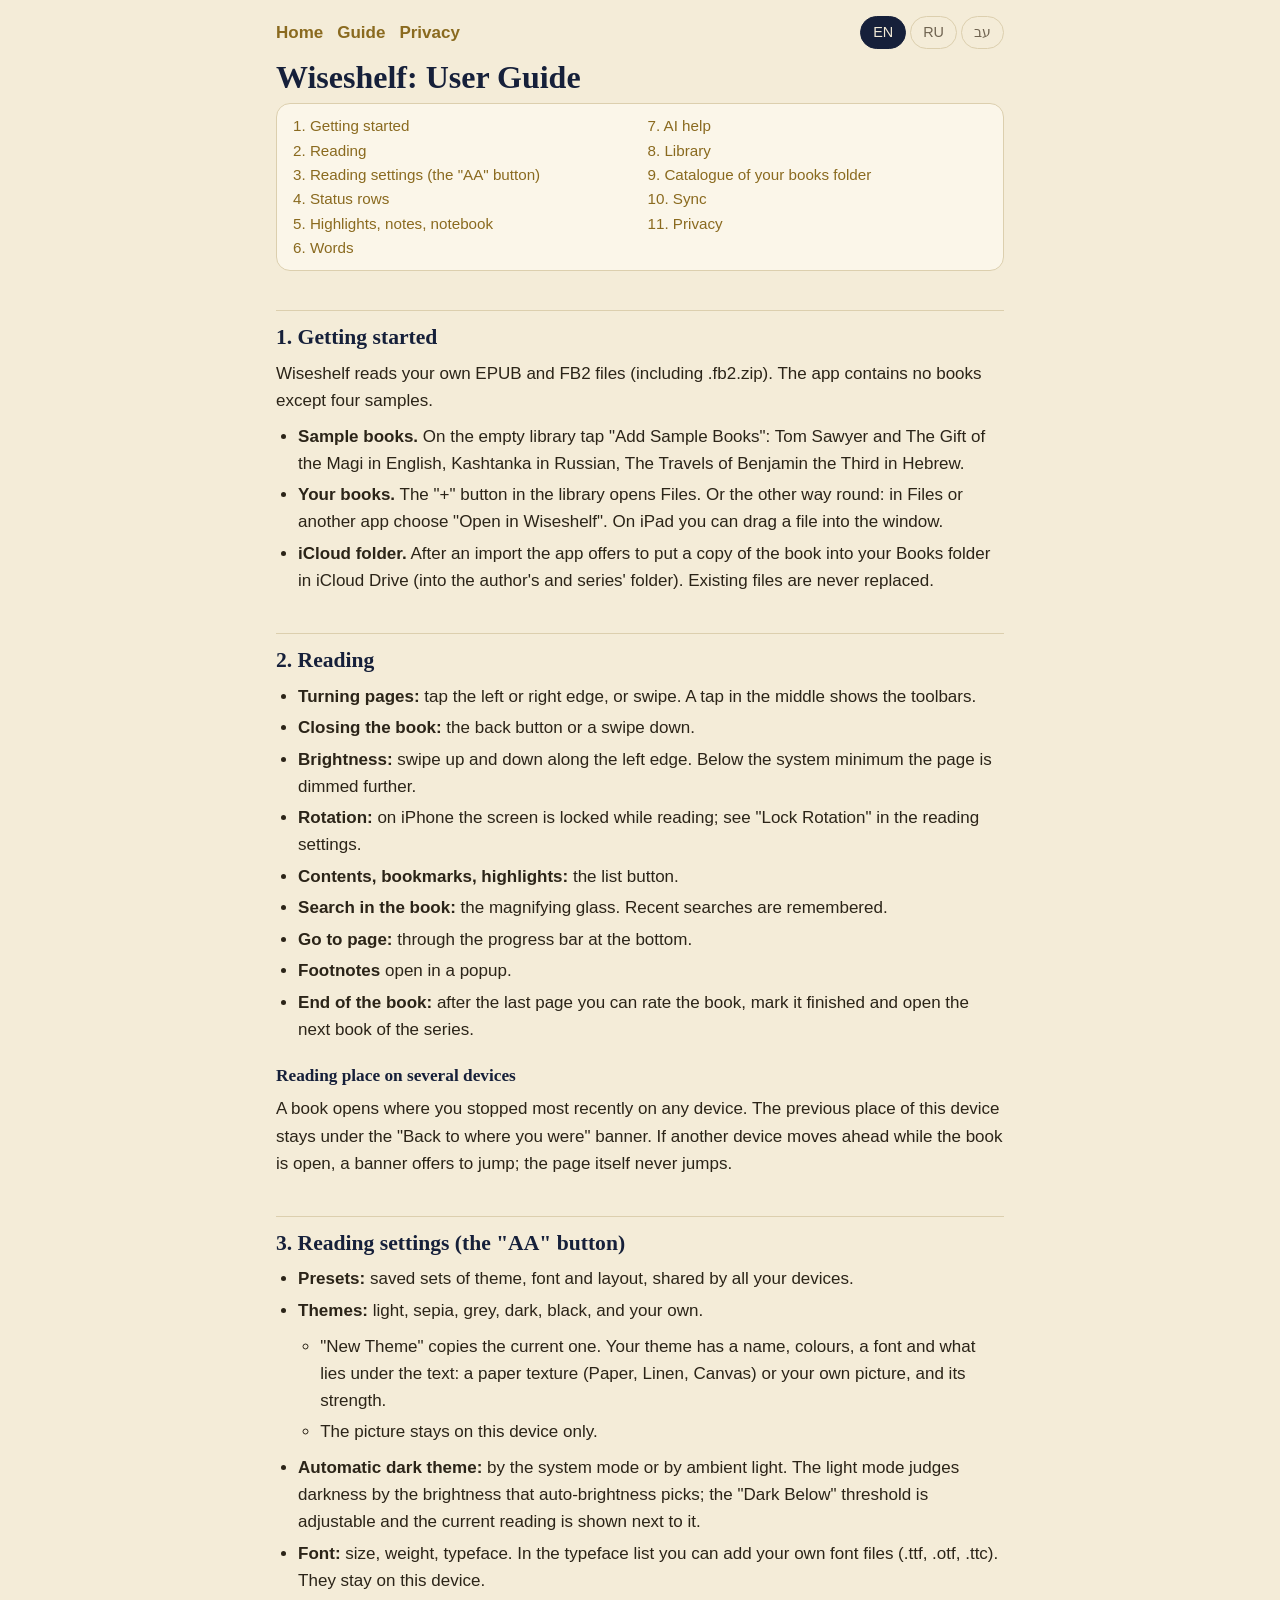
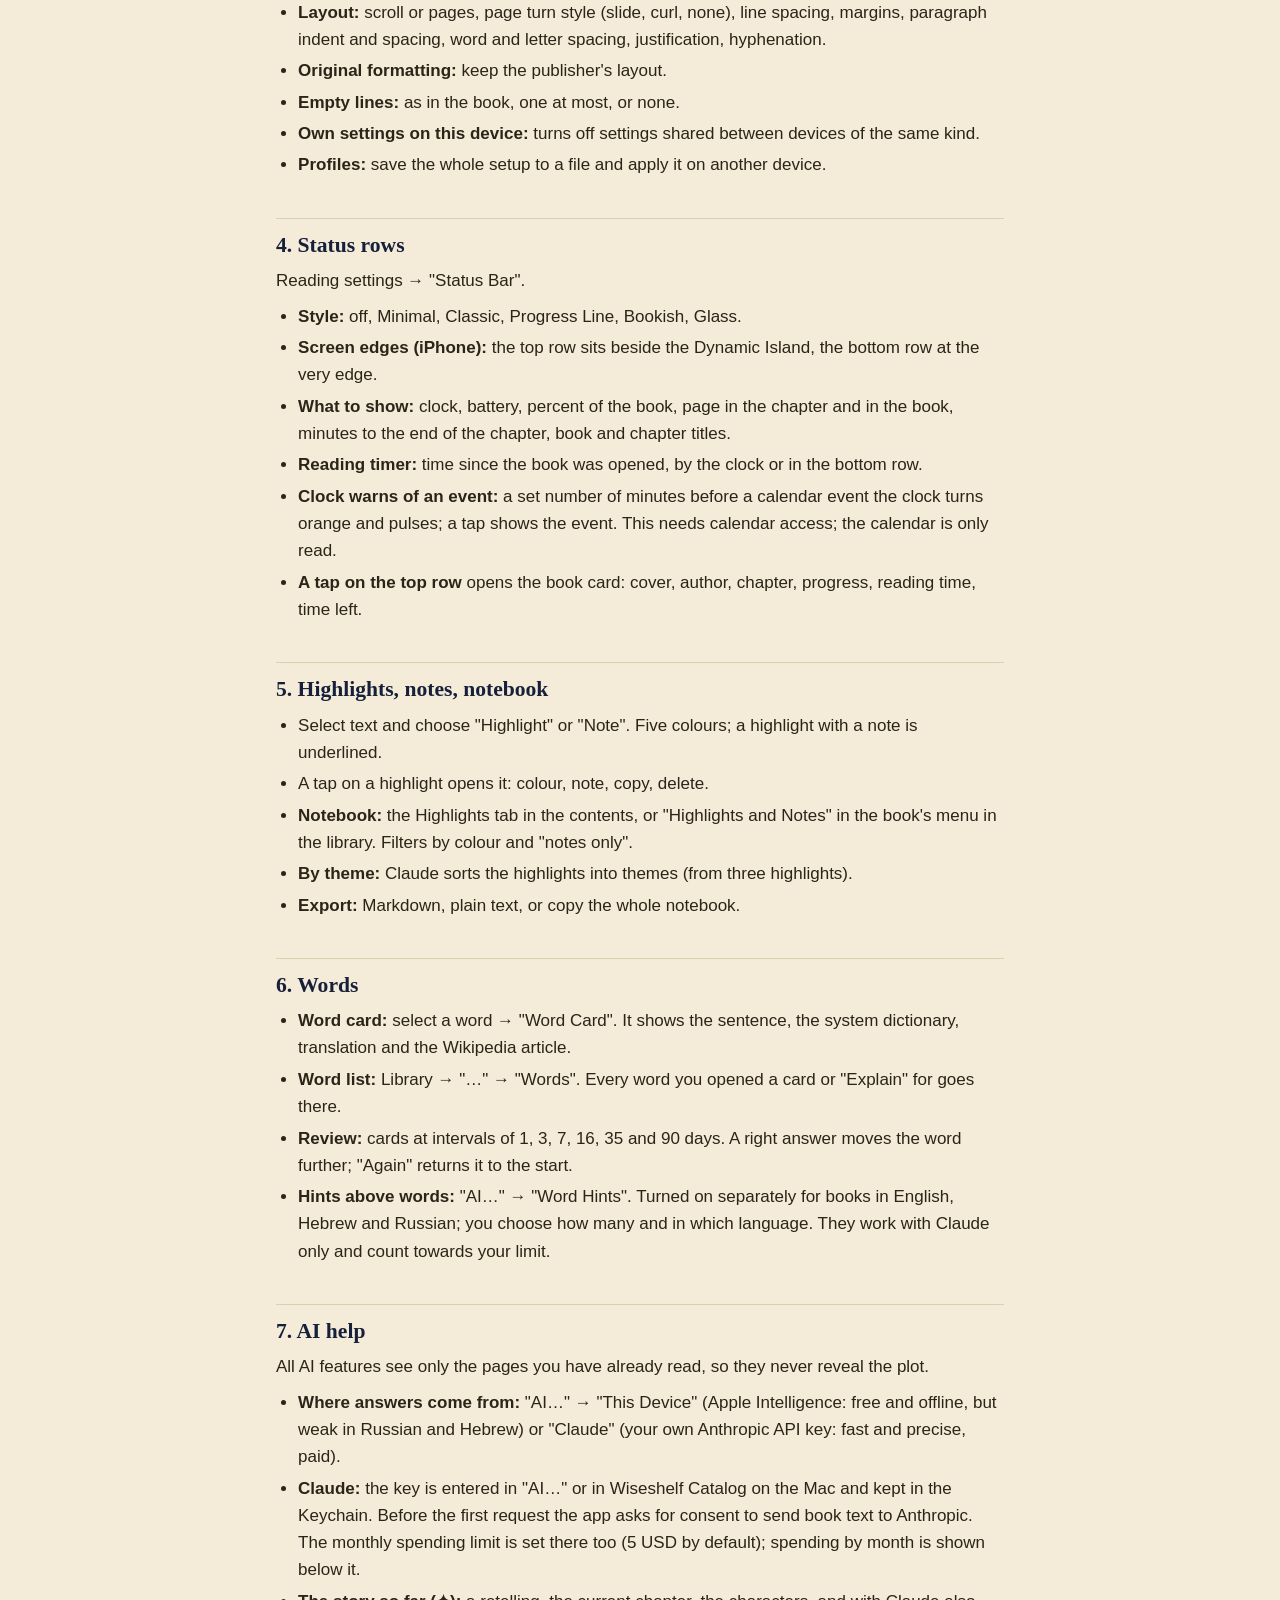
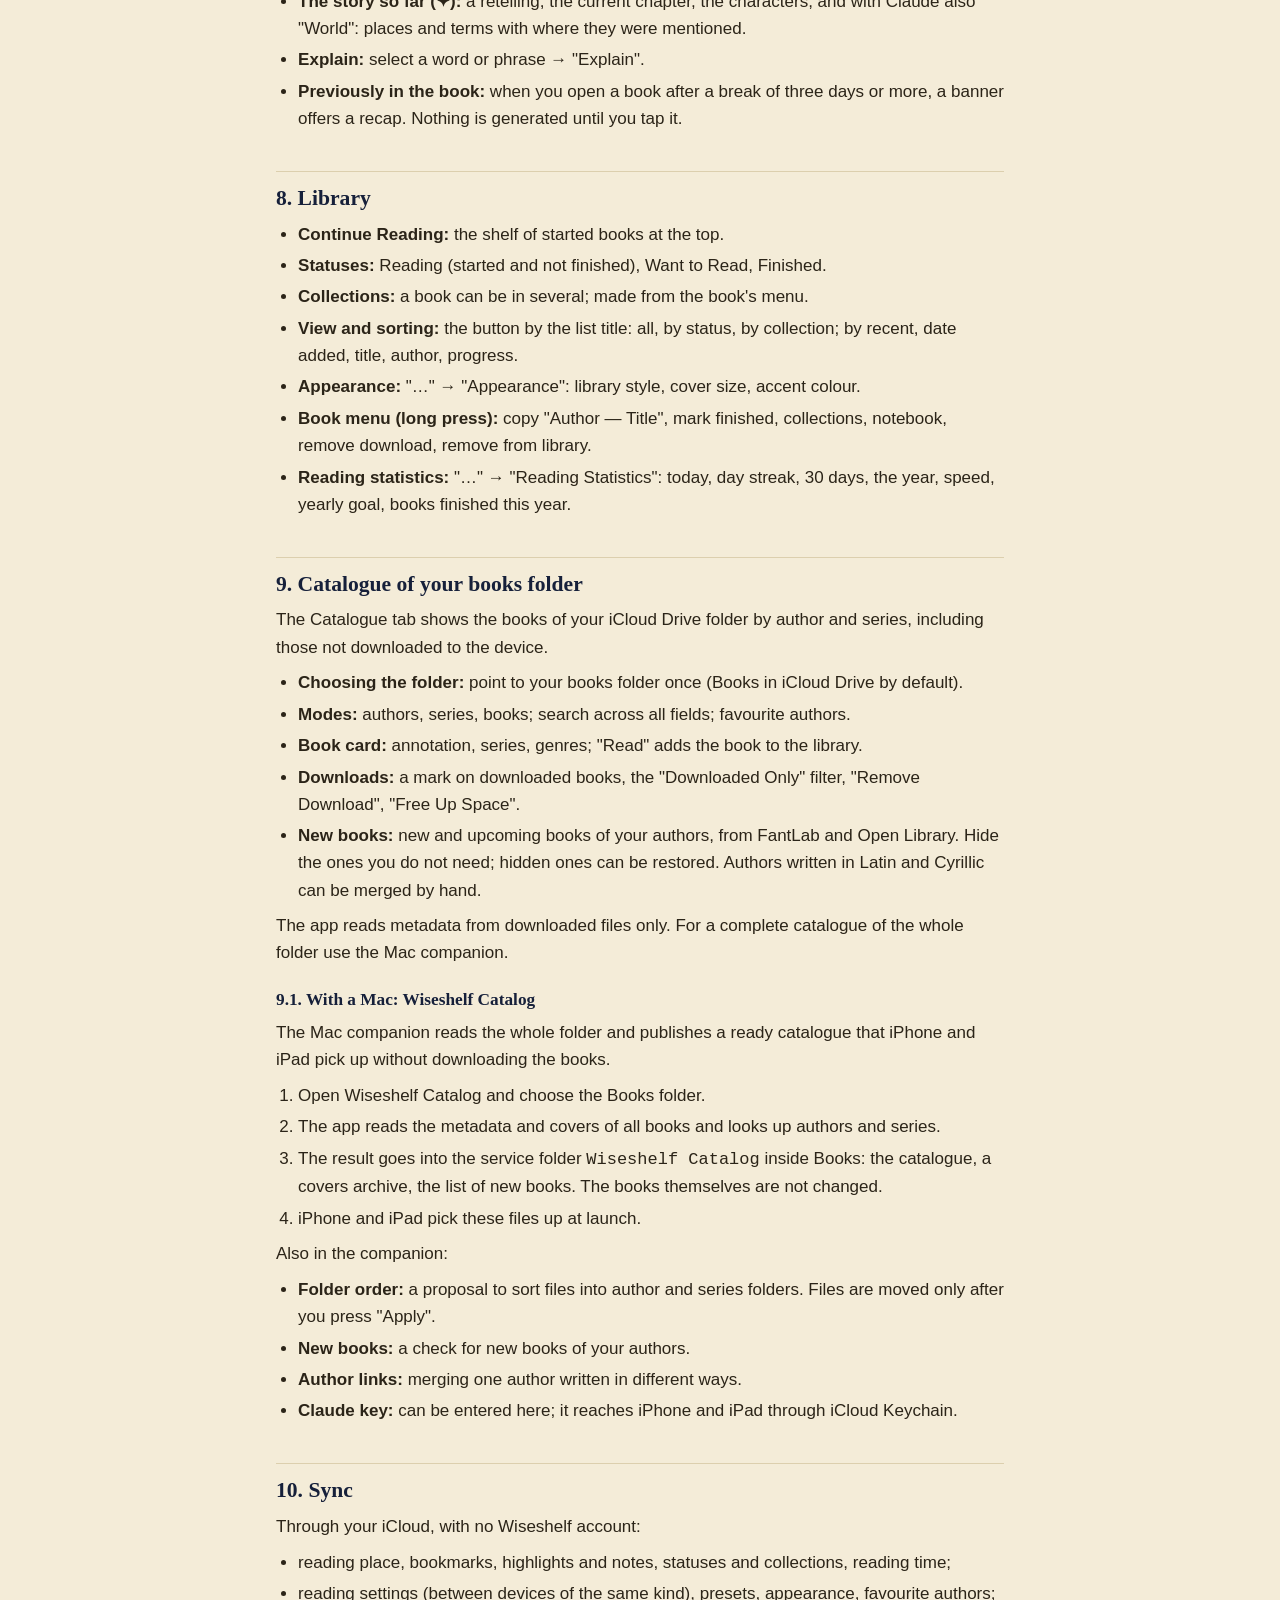
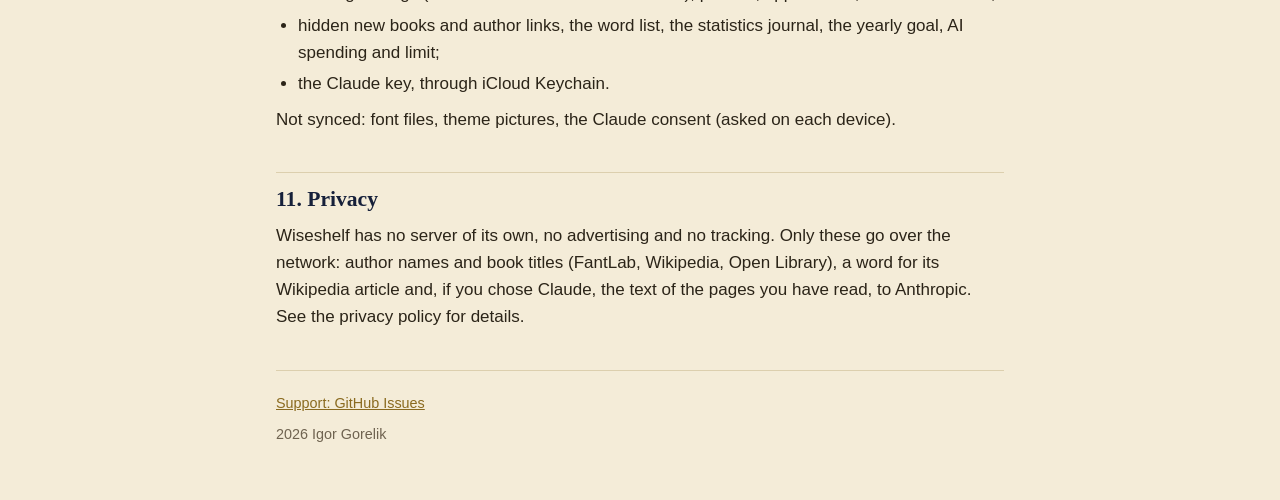
==== guide.html @ 78229d4f "Wiseshelf site: home, guide, privacy policy" ====
<!doctype html>
<html lang="en" dir="ltr">
<head>
<meta charset="utf-8">
<meta name="viewport" content="width=device-width, initial-scale=1">
<title>Wiseshelf: User Guide</title>
<link rel="icon" href="icon.png">
<link rel="stylesheet" href="site.css">
</head>
<body>
<main>
<div class="top">
<nav class="nav"><a href="./" data-en="Home" data-ru="Главная" data-he="ראשי">Home</a><a href="guide.html" data-en="Guide" data-ru="Руководство" data-he="מדריך">Guide</a><a href="privacy.html" data-en="Privacy" data-ru="Приватность" data-he="פרטיות">Privacy</a></nav>
<div class="langs" role="group" aria-label="Language">
<button type="button" data-lang="en">EN</button><button type="button" data-lang="ru" lang="ru">RU</button><button type="button" data-lang="he" lang="he">עב</button>
</div>
</div>
<section lang="en" dir="ltr" data-title="Wiseshelf: User Guide">
<h1>Wiseshelf: User Guide</h1>
<div class="toc"><div><a href="#en1">1. Getting started</a></div><div><a href="#en2">2. Reading</a></div><div><a href="#en3">3. Reading settings (the "AA" button)</a></div><div><a href="#en4">4. Status rows</a></div><div><a href="#en5">5. Highlights, notes, notebook</a></div><div><a href="#en6">6. Words</a></div><div><a href="#en7">7. AI help</a></div><div><a href="#en8">8. Library</a></div><div><a href="#en9">9. Catalogue of your books folder</a></div><div><a href="#en10">10. Sync</a></div><div><a href="#en11">11. Privacy</a></div></div>
<h2 id="en1">1. Getting started</h2>
<p>Wiseshelf reads your own EPUB and FB2 files (including .fb2.zip). The app contains no books except four samples.</p>
<ul>
<li><strong>Sample books.</strong> On the empty library tap "Add Sample Books": Tom Sawyer and The Gift of the Magi in English, Kashtanka in Russian, The Travels of Benjamin the Third in Hebrew.</li>
<li><strong>Your books.</strong> The "+" button in the library opens Files. Or the other way round: in Files or another app choose "Open in Wiseshelf". On iPad you can drag a file into the window.</li>
<li><strong>iCloud folder.</strong> After an import the app offers to put a copy of the book into your Books folder in iCloud Drive (into the author's and series' folder). Existing files are never replaced.</li>
</ul>
<h2 id="en2">2. Reading</h2>
<ul>
<li><strong>Turning pages:</strong> tap the left or right edge, or swipe. A tap in the middle shows the toolbars.</li>
<li><strong>Closing the book:</strong> the back button or a swipe down.</li>
<li><strong>Brightness:</strong> swipe up and down along the left edge. Below the system minimum the page is dimmed further.</li>
<li><strong>Rotation:</strong> on iPhone the screen is locked while reading; see "Lock Rotation" in the reading settings.</li>
<li><strong>Contents, bookmarks, highlights:</strong> the list button.</li>
<li><strong>Search in the book:</strong> the magnifying glass. Recent searches are remembered.</li>
<li><strong>Go to page:</strong> through the progress bar at the bottom.</li>
<li><strong>Footnotes</strong> open in a popup.</li>
<li><strong>End of the book:</strong> after the last page you can rate the book, mark it finished and open the next book of the series.</li>
</ul>
<h3>Reading place on several devices</h3>
<p>A book opens where you stopped most recently on any device. The previous place of this device stays under the "Back to where you were" banner. If another device moves ahead while the book is open, a banner offers to jump; the page itself never jumps.</p>
<h2 id="en3">3. Reading settings (the "AA" button)</h2>
<ul>
<li><strong>Presets:</strong> saved sets of theme, font and layout, shared by all your devices.</li>
<li><strong>Themes:</strong> light, sepia, grey, dark, black, and your own.</li>
<ul>
<li>"New Theme" copies the current one. Your theme has a name, colours, a font and what lies under the text: a paper texture (Paper, Linen, Canvas) or your own picture, and its strength.</li>
<li>The picture stays on this device only.</li>
</ul>
<li><strong>Automatic dark theme:</strong> by the system mode or by ambient light. The light mode judges darkness by the brightness that auto-brightness picks; the "Dark Below" threshold is adjustable and the current reading is shown next to it.</li>
<li><strong>Font:</strong> size, weight, typeface. In the typeface list you can add your own font files (.ttf, .otf, .ttc). They stay on this device.</li>
<li><strong>Layout:</strong> scroll or pages, page turn style (slide, curl, none), line spacing, margins, paragraph indent and spacing, word and letter spacing, justification, hyphenation.</li>
<li><strong>Original formatting:</strong> keep the publisher's layout.</li>
<li><strong>Empty lines:</strong> as in the book, one at most, or none.</li>
<li><strong>Own settings on this device:</strong> turns off settings shared between devices of the same kind.</li>
<li><strong>Profiles:</strong> save the whole setup to a file and apply it on another device.</li>
</ul>
<h2 id="en4">4. Status rows</h2>
<p>Reading settings → "Status Bar".</p>
<ul>
<li><strong>Style:</strong> off, Minimal, Classic, Progress Line, Bookish, Glass.</li>
<li><strong>Screen edges (iPhone):</strong> the top row sits beside the Dynamic Island, the bottom row at the very edge.</li>
<li><strong>What to show:</strong> clock, battery, percent of the book, page in the chapter and in the book, minutes to the end of the chapter, book and chapter titles.</li>
<li><strong>Reading timer:</strong> time since the book was opened, by the clock or in the bottom row.</li>
<li><strong>Clock warns of an event:</strong> a set number of minutes before a calendar event the clock turns orange and pulses; a tap shows the event. This needs calendar access; the calendar is only read.</li>
<li><strong>A tap on the top row</strong> opens the book card: cover, author, chapter, progress, reading time, time left.</li>
</ul>
<h2 id="en5">5. Highlights, notes, notebook</h2>
<ul>
<li>Select text and choose "Highlight" or "Note". Five colours; a highlight with a note is underlined.</li>
<li>A tap on a highlight opens it: colour, note, copy, delete.</li>
<li><strong>Notebook:</strong> the Highlights tab in the contents, or "Highlights and Notes" in the book's menu in the library. Filters by colour and "notes only".</li>
<li><strong>By theme:</strong> Claude sorts the highlights into themes (from three highlights).</li>
<li><strong>Export:</strong> Markdown, plain text, or copy the whole notebook.</li>
</ul>
<h2 id="en6">6. Words</h2>
<ul>
<li><strong>Word card:</strong> select a word → "Word Card". It shows the sentence, the system dictionary, translation and the Wikipedia article.</li>
<li><strong>Word list:</strong> Library → "…" → "Words". Every word you opened a card or "Explain" for goes there.</li>
<li><strong>Review:</strong> cards at intervals of 1, 3, 7, 16, 35 and 90 days. A right answer moves the word further; "Again" returns it to the start.</li>
<li><strong>Hints above words:</strong> "AI…" → "Word Hints". Turned on separately for books in English, Hebrew and Russian; you choose how many and in which language. They work with Claude only and count towards your limit.</li>
</ul>
<h2 id="en7">7. AI help</h2>
<p>All AI features see only the pages you have already read, so they never reveal the plot.</p>
<ul>
<li><strong>Where answers come from:</strong> "AI…" → "This Device" (Apple Intelligence: free and offline, but weak in Russian and Hebrew) or "Claude" (your own Anthropic API key: fast and precise, paid).</li>
<li><strong>Claude:</strong> the key is entered in "AI…" or in Wiseshelf Catalog on the Mac and kept in the Keychain. Before the first request the app asks for consent to send book text to Anthropic. The monthly spending limit is set there too (5 USD by default); spending by month is shown below it.</li>
<li><strong>The story so far (✦):</strong> a retelling, the current chapter, the characters, and with Claude also "World": places and terms with where they were mentioned.</li>
<li><strong>Explain:</strong> select a word or phrase → "Explain".</li>
<li><strong>Previously in the book:</strong> when you open a book after a break of three days or more, a banner offers a recap. Nothing is generated until you tap it.</li>
</ul>
<h2 id="en8">8. Library</h2>
<ul>
<li><strong>Continue Reading:</strong> the shelf of started books at the top.</li>
<li><strong>Statuses:</strong> Reading (started and not finished), Want to Read, Finished.</li>
<li><strong>Collections:</strong> a book can be in several; made from the book's menu.</li>
<li><strong>View and sorting:</strong> the button by the list title: all, by status, by collection; by recent, date added, title, author, progress.</li>
<li><strong>Appearance:</strong> "…" → "Appearance": library style, cover size, accent colour.</li>
<li><strong>Book menu (long press):</strong> copy "Author — Title", mark finished, collections, notebook, remove download, remove from library.</li>
<li><strong>Reading statistics:</strong> "…" → "Reading Statistics": today, day streak, 30 days, the year, speed, yearly goal, books finished this year.</li>
</ul>
<h2 id="en9">9. Catalogue of your books folder</h2>
<p>The Catalogue tab shows the books of your iCloud Drive folder by author and series, including those not downloaded to the device.</p>
<ul>
<li><strong>Choosing the folder:</strong> point to your books folder once (Books in iCloud Drive by default).</li>
<li><strong>Modes:</strong> authors, series, books; search across all fields; favourite authors.</li>
<li><strong>Book card:</strong> annotation, series, genres; "Read" adds the book to the library.</li>
<li><strong>Downloads:</strong> a mark on downloaded books, the "Downloaded Only" filter, "Remove Download", "Free Up Space".</li>
<li><strong>New books:</strong> new and upcoming books of your authors, from FantLab and Open Library. Hide the ones you do not need; hidden ones can be restored. Authors written in Latin and Cyrillic can be merged by hand.</li>
</ul>
<p>The app reads metadata from downloaded files only. For a complete catalogue of the whole folder use the Mac companion.</p>
<h3>9.1. With a Mac: Wiseshelf Catalog</h3>
<p>The Mac companion reads the whole folder and publishes a ready catalogue that iPhone and iPad pick up without downloading the books.</p>
<ol>
<li>Open Wiseshelf Catalog and choose the Books folder.</li>
<li>The app reads the metadata and covers of all books and looks up authors and series.</li>
<li>The result goes into the service folder <code>Wiseshelf Catalog</code> inside Books: the catalogue, a covers archive, the list of new books. The books themselves are not changed.</li>
<li>iPhone and iPad pick these files up at launch.</li>
</ol>
<p>Also in the companion:</p>
<ul>
<li><strong>Folder order:</strong> a proposal to sort files into author and series folders. Files are moved only after you press "Apply".</li>
<li><strong>New books:</strong> a check for new books of your authors.</li>
<li><strong>Author links:</strong> merging one author written in different ways.</li>
<li><strong>Claude key:</strong> can be entered here; it reaches iPhone and iPad through iCloud Keychain.</li>
</ul>
<h2 id="en10">10. Sync</h2>
<p>Through your iCloud, with no Wiseshelf account:</p>
<ul>
<li>reading place, bookmarks, highlights and notes, statuses and collections, reading time;</li>
<li>reading settings (between devices of the same kind), presets, appearance, favourite authors;</li>
<li>hidden new books and author links, the word list, the statistics journal, the yearly goal, AI spending and limit;</li>
<li>the Claude key, through iCloud Keychain.</li>
</ul>
<p>Not synced: font files, theme pictures, the Claude consent (asked on each device).</p>
<h2 id="en11">11. Privacy</h2>
<p>Wiseshelf has no server of its own, no advertising and no tracking. Only these go over the network: author names and book titles (FantLab, Wikipedia, Open Library), a word for its Wikipedia article and, if you chose Claude, the text of the pages you have read, to Anthropic. See the privacy policy for details.</p>
</section>
<section lang="ru" dir="ltr" data-title="Wiseshelf: руководство">
<h1>Wiseshelf: руководство</h1>
<div class="toc"><div><a href="#ru1">1. С чего начать</a></div><div><a href="#ru2">2. Чтение</a></div><div><a href="#ru3">3. Настройки чтения (кнопка «AA»)</a></div><div><a href="#ru4">4. Строка состояния</a></div><div><a href="#ru5">5. Выделения, заметки, блокнот</a></div><div><a href="#ru6">6. Слова</a></div><div><a href="#ru7">7. Помощь AI</a></div><div><a href="#ru8">8. Библиотека</a></div><div><a href="#ru9">9. Каталог папки с книгами</a></div><div><a href="#ru10">10. Синхронизация</a></div><div><a href="#ru11">11. Приватность</a></div></div>
<h2 id="ru1">1. С чего начать</h2>
<p>Wiseshelf читает ваши собственные файлы EPUB и FB2 (в том числе .fb2.zip). Книг в приложении нет, кроме четырёх пробных.</p>
<ul>
<li><strong>Пробные книги.</strong> На пустой библиотеке нажмите «Добавить пробные книги»: «Том Сойер» и «Дары волхвов» на английском, «Каштанка» на русском, «Путешествия Вениамина Третьего» на иврите.</li>
<li><strong>Свои книги.</strong> Кнопка «+» в библиотеке открывает «Файлы». Можно и наоборот: в «Файлах» или в другом приложении выбрать «Открыть в Wiseshelf». На iPad файл можно перетащить в окно.</li>
<li><strong>Папка в iCloud.</strong> После импорта приложение предлагает положить копию книги в вашу папку Books в iCloud Drive (в папку автора и серии). Существующие файлы не заменяются.</li>
</ul>
<h2 id="ru2">2. Чтение</h2>
<ul>
<li><strong>Листание:</strong> касание левого или правого края либо свайп. Касание середины показывает панели.</li>
<li><strong>Закрыть книгу:</strong> кнопка «назад» или свайп вниз.</li>
<li><strong>Яркость:</strong> свайп вверх и вниз вдоль левого края. Ниже системного минимума страница затемняется дополнительно.</li>
<li><strong>Поворот:</strong> на iPhone экран в книге закреплён; переключатель «Закрепить поворот» в настройках чтения.</li>
<li><strong>Оглавление, закладки, выделения:</strong> кнопка со списком.</li>
<li><strong>Поиск по книге:</strong> лупа. Последние запросы запоминаются.</li>
<li><strong>Перейти на страницу:</strong> через полосу прогресса внизу.</li>
<li><strong>Сноски</strong> открываются во всплывающем окне.</li>
<li><strong>Конец книги:</strong> после последней страницы — оценка, отметка «Прочитано» и следующая книга серии.</li>
</ul>
<h3>Место чтения на нескольких устройствах</h3>
<p>Книга открывается там, где вы остановились позже всего на любом устройстве. Прежнее место этого устройства остаётся под плашкой «Вернуться туда, где были». Если другое устройство ушло дальше, пока книга открыта, появится плашка с предложением перейти; сама страница не прыгает.</p>
<h2 id="ru3">3. Настройки чтения (кнопка «AA»)</h2>
<ul>
<li><strong>Пресеты:</strong> сохранённые наборы «тема + шрифт + вёрстка». Общие для всех ваших устройств.</li>
<li><strong>Темы:</strong> светлая, сепия, серая, тёмная, чёрная и ваши собственные.</li>
<ul>
<li>«Новая тема» копирует текущую. В своей теме задаются название, цвета, шрифт и то, что под текстом: бумажная текстура («Бумага», «Лён», «Холст») или ваша картинка, плюс её сила.</li>
<li>Картинка хранится только на этом устройстве.</li>
</ul>
<li><strong>Автоматическая тёмная тема:</strong> по системному режиму или по освещению. Режим «по освещению» судит о темноте по яркости, которую выбирает автояркость; порог «Темно ниже» настраивается, рядом показано текущее значение.</li>
<li><strong>Шрифт:</strong> размер, насыщенность, гарнитура. В списке гарнитур можно добавить свои файлы шрифтов (.ttf, .otf, .ttc). Они остаются на этом устройстве.</li>
<li><strong>Вёрстка:</strong> прокрутка или страницы, вид перелистывания (сдвиг, загиб, без анимации), межстрочный интервал, поля, абзацный отступ и интервал, расстояние между словами и буквами, выключка, переносы.</li>
<li><strong>Оригинальное форматирование:</strong> оставить вёрстку издателя.</li>
<li><strong>Пустые строки:</strong> как в книге, не больше одной подряд, убирать.</li>
<li><strong>Свои настройки на этом устройстве:</strong> отключает общие настройки для устройств одного вида.</li>
<li><strong>Профили:</strong> сохранить всё оформление в файл и применить на другом устройстве.</li>
</ul>
<h2 id="ru4">4. Строка состояния</h2>
<p>Настройки чтения → «Строка состояния».</p>
<ul>
<li><strong>Стиль:</strong> выключена, Minimal, Classic, Progress Line, Bookish, Glass.</li>
<li><strong>Края экрана (iPhone):</strong> верхняя строка встаёт по бокам от Dynamic Island, нижняя у самого края.</li>
<li><strong>Что показывать:</strong> часы, батарея, процент книги, страница в главе и в книге, минуты до конца главы, название книги и главы.</li>
<li><strong>Таймер чтения:</strong> время с момента открытия книги, у часов или в нижней строке.</li>
<li><strong>Часы предупреждают о событии:</strong> за заданное число минут до события календаря часы становятся оранжевыми и пульсируют; касание показывает событие. Нужен доступ к календарю, он только читается.</li>
<li><strong>Касание верхней строки</strong> открывает карточку книги: обложка, автор, глава, прогресс, время чтения, сколько осталось.</li>
</ul>
<h2 id="ru5">5. Выделения, заметки, блокнот</h2>
<ul>
<li>Выделите текст и выберите «Выделить» или «Заметка». Пять цветов; выделение с заметкой подчёркнуто.</li>
<li>Касание выделения открывает его: цвет, заметка, копирование, удаление.</li>
<li><strong>Блокнот книги:</strong> вкладка «Выделения» в оглавлении или «Выделения и заметки» в меню книги в библиотеке. Фильтры по цвету и «только с заметками».</li>
<li><strong>По темам:</strong> Claude раскладывает выделения по темам (от трёх выделений).</li>
<li><strong>Экспорт:</strong> Markdown, текст или копирование всего блокнота.</li>
</ul>
<h2 id="ru6">6. Слова</h2>
<ul>
<li><strong>Карточка слова:</strong> выделите слово → «Карточка слова». В ней предложение, системный словарь, перевод и статья Википедии.</li>
<li><strong>Список слов:</strong> библиотека → «…» → «Слова». Туда попадает каждое слово, для которого открывали карточку или «Объяснить».</li>
<li><strong>Повторение:</strong> карточки с интервалами 1, 3, 7, 16, 35 и 90 дней. Верный ответ отодвигает слово дальше, «Ещё раз» возвращает в начало.</li>
<li><strong>Подсказки над словами:</strong> «AI…» → «Подсказки над словами». Включаются отдельно для книг на английском, иврите и русском; задаётся количество и язык подсказок. Работают только с Claude и расходуют ваш лимит.</li>
</ul>
<h2 id="ru7">7. Помощь AI</h2>
<p>Все функции AI видят только уже прочитанные страницы, поэтому не раскрывают сюжет.</p>
<ul>
<li><strong>Откуда ответы:</strong> «AI…» → «Это устройство» (Apple Intelligence: бесплатно и без сети, но слабо по-русски и на иврите) или «Claude» (ваш ключ API Anthropic: быстро и точно, платно).</li>
<li><strong>Claude:</strong> ключ вводится в «AI…» или в Wiseshelf Catalog на Mac и хранится в Связке ключей. Перед первым запросом приложение спрашивает согласие на отправку текста книги в Anthropic. Месячный лимит расходов задаётся там же (по умолчанию 5 $), ниже показаны расходы по месяцам.</li>
<li><strong>Сюжет до этого места (✦):</strong> пересказ, текущая глава, персонажи, а с Claude ещё и «Мир»: места и термины с тем, где они упоминались.</li>
<li><strong>Объяснить:</strong> выделите слово или фразу → «Объяснить».</li>
<li><strong>Ранее в книге:</strong> при открытии книги после трёх и более дней перерыва появляется плашка с предложением пересказа. Ничего не создаётся, пока вы её не нажмёте.</li>
</ul>
<h2 id="ru8">8. Библиотека</h2>
<ul>
<li><strong>Продолжить чтение:</strong> полка начатых книг сверху.</li>
<li><strong>Статусы:</strong> «Читаю» (начата и не закончена), «Хочу прочитать», «Прочитано».</li>
<li><strong>Коллекции:</strong> книга может быть в нескольких; создаются из меню книги.</li>
<li><strong>Показ и сортировка:</strong> кнопка у заголовка списка: все, по статусу, по коллекции; по недавним, дате добавления, названию, автору, прогрессу.</li>
<li><strong>Оформление:</strong> «…» → «Оформление»: стиль библиотеки, размер обложек, цвет акцента.</li>
<li><strong>Меню книги (долгое нажатие):</strong> копировать «Автор — Название», отметить прочитанной, коллекции, блокнот, удалить загрузку, удалить из библиотеки.</li>
<li><strong>Статистика чтения:</strong> «…» → «Статистика чтения»: сегодня, дни подряд, 30 дней, год, скорость, цель на год, прочитанное за год.</li>
</ul>
<h2 id="ru9">9. Каталог папки с книгами</h2>
<p>Вкладка «Каталог» показывает книги вашей папки в iCloud Drive по авторам и сериям, даже те, что не скачаны на устройство.</p>
<ul>
<li><strong>Выбор папки:</strong> один раз укажите папку с книгами (по умолчанию Books в iCloud Drive).</li>
<li><strong>Режимы:</strong> авторы, серии, книги; поиск по всем полям; избранные авторы.</li>
<li><strong>Карточка книги:</strong> аннотация, серия, жанры; «Читать» добавляет книгу в библиотеку.</li>
<li><strong>Загрузки:</strong> значок у скачанных книг, фильтр «Только скачанные», «Удалить загрузку», «Освободить место».</li>
<li><strong>Новинки:</strong> новые и ожидаемые книги ваших авторов по данным FantLab и Open Library. Ненужные можно скрыть, скрытые восстановить. Авторов, записанных латиницей и кириллицей, можно объединить вручную.</li>
</ul>
<p>Приложение читает метаданные только у скачанных файлов. Чтобы каталог был полным для всей папки, нужен компаньон для Mac.</p>
<h3>9.1. С Mac: Wiseshelf Catalog</h3>
<p>Компаньон для Mac читает всю папку и публикует готовый каталог, который iPhone и iPad забирают без скачивания книг.</p>
<ol>
<li>Откройте Wiseshelf Catalog и выберите папку Books.</li>
<li>Приложение читает метаданные и обложки всех книг и ищет сведения об авторах и сериях.</li>
<li>Результат кладётся в служебную папку <code>Wiseshelf Catalog</code> внутри Books: каталог, архив обложек, список новинок. Сами книги не изменяются.</li>
<li>iPhone и iPad при запуске забирают эти файлы.</li>
</ol>
<p>Ещё в компаньоне:</p>
<ul>
<li><strong>Порядок в папке:</strong> предложение разложить файлы по папкам авторов и серий. Перемещения выполняются только после кнопки «Применить».</li>
<li><strong>Новинки:</strong> проверка новых книг авторов.</li>
<li><strong>Связи авторов:</strong> объединение одного автора в разных написаниях.</li>
<li><strong>Ключ Claude:</strong> можно ввести здесь, он попадёт на iPhone и iPad через Связку ключей iCloud.</li>
</ul>
<h2 id="ru10">10. Синхронизация</h2>
<p>Через ваш iCloud, без учётной записи Wiseshelf:</p>
<ul>
<li>место чтения, закладки, выделения и заметки, статусы и коллекции, время чтения;</li>
<li>настройки чтения (для устройств одного вида), пресеты, оформление, избранные авторы;</li>
<li>скрытые новинки и связи авторов, список слов, журнал статистики, цель на год, расходы и лимит AI;</li>
<li>ключ Claude — через Связку ключей iCloud.</li>
</ul>
<p>Не синхронизируются: файлы шрифтов, картинки тем, согласие на Claude (спрашивается на каждом устройстве).</p>
<h2 id="ru11">11. Приватность</h2>
<p>У Wiseshelf нет своего сервера, рекламы и слежки. По сети уходят только: имена авторов и названия книг (FantLab, Википедия, Open Library), слово для статьи Википедии и, если вы выбрали Claude, текст прочитанных страниц в Anthropic. Подробно — в политике приватности.</p>
</section>
<section lang="he" dir="rtl" data-title="Wiseshelf: מדריך למשתמש">
<h1>Wiseshelf: מדריך למשתמש</h1>
<div class="toc"><div><a href="#he1">1. איך מתחילים</a></div><div><a href="#he2">2. קריאה</a></div><div><a href="#he3">3. הגדרות קריאה (כפתור "AA")</a></div><div><a href="#he4">4. שורות מצב</a></div><div><a href="#he5">5. הדגשות, הערות, מחברת</a></div><div><a href="#he6">6. מילים</a></div><div><a href="#he7">7. עזרת AI</a></div><div><a href="#he8">8. ספרייה</a></div><div><a href="#he9">9. קטלוג של תיקיית הספרים</a></div><div><a href="#he10">10. סנכרון</a></div><div><a href="#he11">11. פרטיות</a></div></div>
<h2 id="he1">1. איך מתחילים</h2>
<p>Wiseshelf קוראת את קובצי ה־EPUB וה־FB2 שלכם (כולל ‎.fb2.zip). באפליקציה אין ספרים, מלבד ארבעה ספרי דוגמה.</p>
<ul>
<li><strong>ספרי דוגמה.</strong> בספרייה ריקה הקישו על "הוספת ספרי דוגמה": "תום סויר" ו"מתנת החכמים" באנגלית, "קשטנקה" ברוסית ו"מסעות בנימין השלישי" בעברית.</li>
<li><strong>הספרים שלכם.</strong> כפתור "+" בספרייה פותח את "קבצים". אפשר גם להפך: ב"קבצים" או באפליקציה אחרת לבחור "פתיחה ב־Wiseshelf". ב־iPad אפשר לגרור קובץ אל החלון.</li>
<li><strong>תיקייה ב־iCloud.</strong> אחרי ייבוא האפליקציה מציעה לשמור עותק של הספר בתיקיית Books שלכם ב־iCloud Drive (בתיקיית המחבר והסדרה). קבצים קיימים אינם מוחלפים לעולם.</li>
</ul>
<h2 id="he2">2. קריאה</h2>
<ul>
<li><strong>דפדוף:</strong> הקשה בשולי המסך או החלקה. הקשה במרכז מציגה את סרגלי הכלים.</li>
<li><strong>סגירת הספר:</strong> כפתור החזרה או החלקה למטה.</li>
<li><strong>בהירות:</strong> החלקה למעלה ולמטה לאורך השוליים השמאליים. מתחת למינימום של המערכת הדף מוחשך עוד.</li>
<li><strong>סיבוב:</strong> ב־iPhone המסך נעול בזמן קריאה; ראו "נעילת סיבוב" בהגדרות הקריאה.</li>
<li><strong>תוכן עניינים, סימניות, הדגשות:</strong> כפתור הרשימה.</li>
<li><strong>חיפוש בספר:</strong> זכוכית המגדלת. החיפושים האחרונים נשמרים.</li>
<li><strong>מעבר לעמוד:</strong> דרך פס ההתקדמות בתחתית.</li>
<li><strong>הערות שוליים</strong> נפתחות בחלון קופץ.</li>
<li><strong>סוף הספר:</strong> אחרי העמוד האחרון אפשר לדרג את הספר, לסמן אותו כנקרא ולפתוח את הספר הבא בסדרה.</li>
</ul>
<h3>מקום הקריאה בכמה מכשירים</h3>
<p>ספר נפתח במקום שבו עצרתם לאחרונה בכל אחד מהמכשירים. המקום הקודם של המכשיר הזה נשאר תחת הכרזה "חזרה למקום שבו הייתם". אם מכשיר אחר מתקדם בזמן שהספר פתוח, כרזה מציעה לקפוץ; הדף עצמו אינו קופץ.</p>
<h2 id="he3">3. הגדרות קריאה (כפתור "AA")</h2>
<ul>
<li><strong>ערכות:</strong> צירופים שמורים של ערכת נושא, גופן ועימוד, משותפים לכל המכשירים שלכם.</li>
<li><strong>ערכות נושא:</strong> בהירה, ספיה, אפורה, כהה, שחורה, וערכות משלכם.</li>
<ul>
<li>"ערכה חדשה" מעתיקה את הנוכחית. לערכה שלכם יש שם, צבעים, גופן ומה שמתחת לטקסט: מרקם נייר (נייר, פשתן, קנבס) או תמונה משלכם, ועוצמתה.</li>
<li>התמונה נשארת במכשיר הזה בלבד.</li>
</ul>
<li><strong>ערכה כהה אוטומטית:</strong> לפי מצב המערכת או לפי תאורת הסביבה. מצב התאורה מעריך חשכה לפי הבהירות שהבהירות האוטומטית בוחרת; הסף "כהה מתחת ל־" ניתן לכוונון, והערך הנוכחי מוצג לצדו.</li>
<li><strong>גופן:</strong> גודל, משקל, גופן. ברשימת הגופנים אפשר להוסיף קובצי גופן משלכם (‎.ttf, ‎.otf, ‎.ttc). הם נשארים במכשיר הזה.</li>
<li><strong>עימוד:</strong> גלילה או עמודים, סגנון הדפדוף (החלקה, קיפול, ללא), מרווח שורות, שוליים, הזחה ומרווח פסקאות, מרווח מילים ואותיות, יישור, מיקוף.</li>
<li><strong>עיצוב מקורי:</strong> שמירה על העימוד של המוציא לאור.</li>
<li><strong>שורות ריקות:</strong> כמו בספר, אחת לכל היותר, או בלי.</li>
<li><strong>הגדרות משלי במכשיר הזה:</strong> מכבה את ההגדרות המשותפות למכשירים מאותו סוג.</li>
<li><strong>פרופילים:</strong> שמירת כל ההגדרות לקובץ והחלתן במכשיר אחר.</li>
</ul>
<h2 id="he4">4. שורות מצב</h2>
<p>הגדרות קריאה ← "שורת מצב".</p>
<ul>
<li><strong>סגנון:</strong> כבוי, Minimal, Classic, Progress Line, Bookish, Glass.</li>
<li><strong>שולי המסך (iPhone):</strong> השורה העליונה יושבת לצד ה־Dynamic Island, והתחתונה בקצה ממש.</li>
<li><strong>מה להציג:</strong> שעון, סוללה, אחוז מהספר, עמוד בפרק ובספר, דקות עד סוף הפרק, שם הספר והפרק.</li>
<li><strong>שעון קריאה:</strong> הזמן מאז פתיחת הספר, ליד השעון או בשורה התחתונה.</li>
<li><strong>השעון מתריע על אירוע:</strong> מספר דקות שנקבע לפני אירוע ביומן השעון נצבע כתום ומהבהב; הקשה מציגה את האירוע. נדרשת גישה ליומן; היומן נקרא בלבד.</li>
<li><strong>הקשה על השורה העליונה</strong> פותחת את כרטיס הספר: כריכה, מחבר, פרק, התקדמות, זמן קריאה והזמן שנותר.</li>
</ul>
<h2 id="he5">5. הדגשות, הערות, מחברת</h2>
<ul>
<li>בחרו טקסט ובחרו "הדגשה" או "הערה". חמישה צבעים; הדגשה עם הערה מסומנת בקו תחתון.</li>
<li>הקשה על הדגשה פותחת אותה: צבע, הערה, העתקה, מחיקה.</li>
<li><strong>מחברת:</strong> הלשונית "הדגשות" בתוכן העניינים, או "הדגשות והערות" בתפריט הספר בספרייה. סינון לפי צבע ו"רק עם הערות".</li>
<li><strong>לפי נושאים:</strong> Claude ממיין את ההדגשות לנושאים (החל משלוש הדגשות).</li>
<li><strong>ייצוא:</strong> Markdown, טקסט פשוט, או העתקת המחברת כולה.</li>
</ul>
<h2 id="he6">6. מילים</h2>
<ul>
<li><strong>כרטיס מילה:</strong> בחרו מילה ← "כרטיס מילה". מוצגים המשפט, מילון המערכת, תרגום והערך בוויקיפדיה.</li>
<li><strong>רשימת מילים:</strong> ספרייה ← "…" ← "מילים". כל מילה שפתחתם לה כרטיס או "הסבר" נכנסת לשם.</li>
<li><strong>חזרה:</strong> כרטיסיות במרווחים של 1, 3, 7, 16, 35 ו־90 יום. תשובה נכונה מרחיקה את המילה; "שוב" מחזיר אותה להתחלה.</li>
<li><strong>רמזים מעל מילים:</strong> "AI…" ← "רמזים למילים". מופעלים בנפרד לספרים באנגלית, בעברית וברוסית; בוחרים כמה ובאיזו שפה. הם פועלים רק עם Claude ונספרים במגבלה שלכם.</li>
</ul>
<h2 id="he7">7. עזרת AI</h2>
<p>כל תכונות ה־AI רואות רק את העמודים שכבר קראתם, ולכן אינן חושפות את העלילה.</p>
<ul>
<li><strong>מאין התשובות:</strong> "AI…" ← "המכשיר הזה" (Apple Intelligence: חינם וללא רשת, אך חלש ברוסית ובעברית) או "Claude" (מפתח ה־API שלכם ב־Anthropic: מהיר ומדויק, בתשלום).</li>
<li><strong>Claude:</strong> המפתח מוזן ב־"AI…" או ב־Wiseshelf Catalog ב־Mac ונשמר בצרור המפתחות. לפני הבקשה הראשונה האפליקציה מבקשת הסכמה לשליחת טקסט הספר ל־Anthropic. גם מגבלת ההוצאה החודשית נקבעת שם (5 דולר כברירת מחדל); ההוצאות לפי חודשים מוצגות מתחתיה.</li>
<li><strong>העלילה עד כאן (✦):</strong> תקציר, הפרק הנוכחי, הדמויות, ועם Claude גם "עולם": מקומות ומונחים והיכן הוזכרו.</li>
<li><strong>הסבר:</strong> בחרו מילה או ביטוי ← "הסבר".</li>
<li><strong>בפרקים הקודמים:</strong> כשפותחים ספר אחרי הפסקה של שלושה ימים או יותר, כרזה מציעה תקציר. דבר אינו נוצר עד שמקישים עליה.</li>
</ul>
<h2 id="he8">8. ספרייה</h2>
<ul>
<li><strong>המשך קריאה:</strong> מדף הספרים שהתחלתם, בראש המסך.</li>
<li><strong>מצבים:</strong> בקריאה (התחלתם ולא סיימתם), רוצה לקרוא, נקרא.</li>
<li><strong>אוספים:</strong> ספר יכול להיות בכמה אוספים; יוצרים אותם מתפריט הספר.</li>
<li><strong>תצוגה ומיון:</strong> הכפתור ליד כותרת הרשימה: הכול, לפי מצב, לפי אוסף; לפי אחרונים, תאריך הוספה, שם, מחבר, התקדמות.</li>
<li><strong>מראה:</strong> "…" ← "מראה": סגנון הספרייה, גודל הכריכות, צבע ההדגשה.</li>
<li><strong>תפריט הספר (לחיצה ארוכה):</strong> העתקת "מחבר — שם", סימון כנקרא, אוספים, מחברת, הסרת ההורדה, הסרה מהספרייה.</li>
<li><strong>סטטיסטיקת קריאה:</strong> "…" ← "סטטיסטיקת קריאה": היום, רצף ימים, 30 יום, השנה, מהירות, יעד שנתי, הספרים שסיימתם השנה.</li>
</ul>
<h2 id="he9">9. קטלוג של תיקיית הספרים</h2>
<p>הלשונית "קטלוג" מציגה את ספרי התיקייה שלכם ב־iCloud Drive לפי מחברים וסדרות, כולל אלה שלא הורדו למכשיר.</p>
<ul>
<li><strong>בחירת התיקייה:</strong> הצביעו פעם אחת על תיקיית הספרים (Books ב־iCloud Drive כברירת מחדל).</li>
<li><strong>מצבים:</strong> מחברים, סדרות, ספרים; חיפוש בכל השדות; מחברים מועדפים.</li>
<li><strong>כרטיס ספר:</strong> תקציר, סדרה, סוגות; "קריאה" מוסיף את הספר לספרייה.</li>
<li><strong>הורדות:</strong> סימון על ספרים שהורדו, הסינון "רק שהורדו", "הסרת ההורדה", "פינוי מקום".</li>
<li><strong>ספרים חדשים:</strong> ספרים חדשים וצפויים של המחברים שלכם, מ־FantLab ומ־Open Library. אפשר להסתיר את המיותרים ולשחזר את המוסתרים. מחברים הכתובים באותיות לטיניות וקיריליות אפשר לאחד ידנית.</li>
</ul>
<p>האפליקציה קוראת נתונים רק מקבצים שהורדו. לקטלוג מלא של כל התיקייה השתמשו באפליקציית ה־Mac.</p>
<h3>9.1. עם Mac: ‏Wiseshelf Catalog</h3>
<p>אפליקציית ה־Mac קוראת את כל התיקייה ומפרסמת קטלוג מוכן, ש־iPhone ו־iPad מקבלים בלי להוריד את הספרים.</p>
<ol>
<li>פתחו את Wiseshelf Catalog ובחרו את תיקיית Books.</li>
<li>האפליקציה קוראת את הנתונים והכריכות של כל הספרים ומחפשת מידע על מחברים וסדרות.</li>
<li>התוצאה נשמרת בתיקיית השירות <code>Wiseshelf Catalog</code> בתוך Books: הקטלוג, ארכיון כריכות ורשימת הספרים החדשים. הספרים עצמם אינם משתנים.</li>
<li>‏iPhone ו־iPad מקבלים את הקבצים האלה בהפעלה.</li>
</ol>
<p>עוד באפליקציית ה־Mac:</p>
<ul>
<li><strong>סדר בתיקייה:</strong> הצעה למיין קבצים לתיקיות מחברים וסדרות. קבצים מועברים רק אחרי לחיצה על "החל".</li>
<li><strong>ספרים חדשים:</strong> בדיקת ספרים חדשים של המחברים שלכם.</li>
<li><strong>קישורי מחברים:</strong> איחוד מחבר אחד שנכתב בדרכים שונות.</li>
<li><strong>מפתח Claude:</strong> אפשר להזין כאן; הוא מגיע ל־iPhone ול־iPad דרך צרור המפתחות של iCloud.</li>
</ul>
<h2 id="he10">10. סנכרון</h2>
<p>דרך ה־iCloud שלכם, בלי חשבון Wiseshelf:</p>
<ul>
<li>מקום הקריאה, סימניות, הדגשות והערות, מצבים ואוספים, זמן קריאה;</li>
<li>הגדרות קריאה (בין מכשירים מאותו סוג), ערכות, מראה, מחברים מועדפים;</li>
<li>ספרים חדשים מוסתרים וקישורי מחברים, רשימת המילים, יומן הסטטיסטיקה, היעד השנתי, הוצאות ה־AI והמגבלה;</li>
<li>מפתח Claude, דרך צרור המפתחות של iCloud.</li>
</ul>
<p>לא מסונכרנים: קובצי גופנים, תמונות של ערכות נושא, ההסכמה ל־Claude (נשאלת בכל מכשיר).</p>
<h2 id="he11">11. פרטיות</h2>
<p>ל־Wiseshelf אין שרת משלה, אין פרסום ואין מעקב. ברשת עוברים רק: שמות מחברים וספרים (FantLab, ויקיפדיה, Open Library), מילה לצורך הערך שלה בוויקיפדיה, ואם בחרתם ב־Claude, טקסט העמודים שקראתם, אל Anthropic. הפרטים במדיניות הפרטיות.</p>
</section>
<footer>
<p><a href="https://github.com/IgorGorelik/wiseshelf-app/issues" data-en="Support: GitHub Issues" data-ru="Поддержка: GitHub Issues" data-he="תמיכה: GitHub Issues">Support: GitHub Issues</a></p>
<p>2026 Igor Gorelik</p>
</footer>
</main>
<script src="site.js"></script>
</body>
</html>
---- site.css ----
:root{--bg:#f4ecd8;--card:#fbf6e9;--ink:#2b2418;--muted:#6f6350;--accent:#8a6a1f;--line:#dccfae;--head:#16203a}
@media (prefers-color-scheme:dark){:root{--bg:#131b31;--card:#1b2542;--ink:#ece6d6;--muted:#a9a48f;--accent:#d2ad5a;--line:#2e3a5e;--head:#f1e7c9}}
*{box-sizing:border-box}
html{-webkit-text-size-adjust:100%}
body{margin:0;background:var(--bg);color:var(--ink);font:17px/1.6 -apple-system,BlinkMacSystemFont,"Segoe UI",Roboto,"Helvetica Neue",Arial,sans-serif}
main{max-width:760px;margin:0 auto;padding:16px 16px 48px}
h1,h2,h3{font-family:"New York","Iowan Old Style",Georgia,"Times New Roman",serif;color:var(--head);line-height:1.25}
h1{font-size:2rem;margin:.2em 0}
h2{font-size:1.35rem;margin:1.8em 0 .4em;padding-top:.6em;border-top:1px solid var(--line)}
h3{font-size:1.08rem;margin:1.3em 0 .3em}
a{color:var(--accent)}
p,ul,ol{margin:.5em 0}
ul,ol{padding-inline-start:1.3em}
li{margin:.25em 0}
.top{display:flex;justify-content:space-between;align-items:center;gap:12px;flex-wrap:wrap;margin-bottom:8px}
.nav a{margin-inline-end:14px;text-decoration:none;font-weight:600}
.langs button{font:inherit;font-size:.9rem;background:none;color:var(--muted);border:1px solid var(--line);border-radius:999px;padding:4px 12px;margin-inline-start:4px;cursor:pointer}
.langs button[aria-pressed=true]{background:var(--head);color:var(--bg);border-color:var(--head)}
.hero{display:flex;gap:18px;align-items:center;margin:20px 0 8px}
.hero img{width:96px;height:96px;border-radius:22px;flex:none}
.tag{color:var(--muted);margin:0}
.cards{display:grid;grid-template-columns:repeat(auto-fit,minmax(220px,1fr));gap:12px;margin:18px 0}
.card{background:var(--card);border:1px solid var(--line);border-radius:14px;padding:14px 16px}
.card h3{margin:0 0 .3em}
.card p{margin:0;color:var(--muted);font-size:.95rem}
.note{color:var(--muted);font-size:.92rem}
.toc{background:var(--card);border:1px solid var(--line);border-radius:14px;padding:10px 16px;columns:2;font-size:.95rem}
.toc a{text-decoration:none}
@media (max-width:520px){.toc{columns:1}h1{font-size:1.6rem}}
footer{margin-top:40px;padding-top:14px;border-top:1px solid var(--line);color:var(--muted);font-size:.9rem}
section[lang]{display:none}
section[lang].on{display:block}
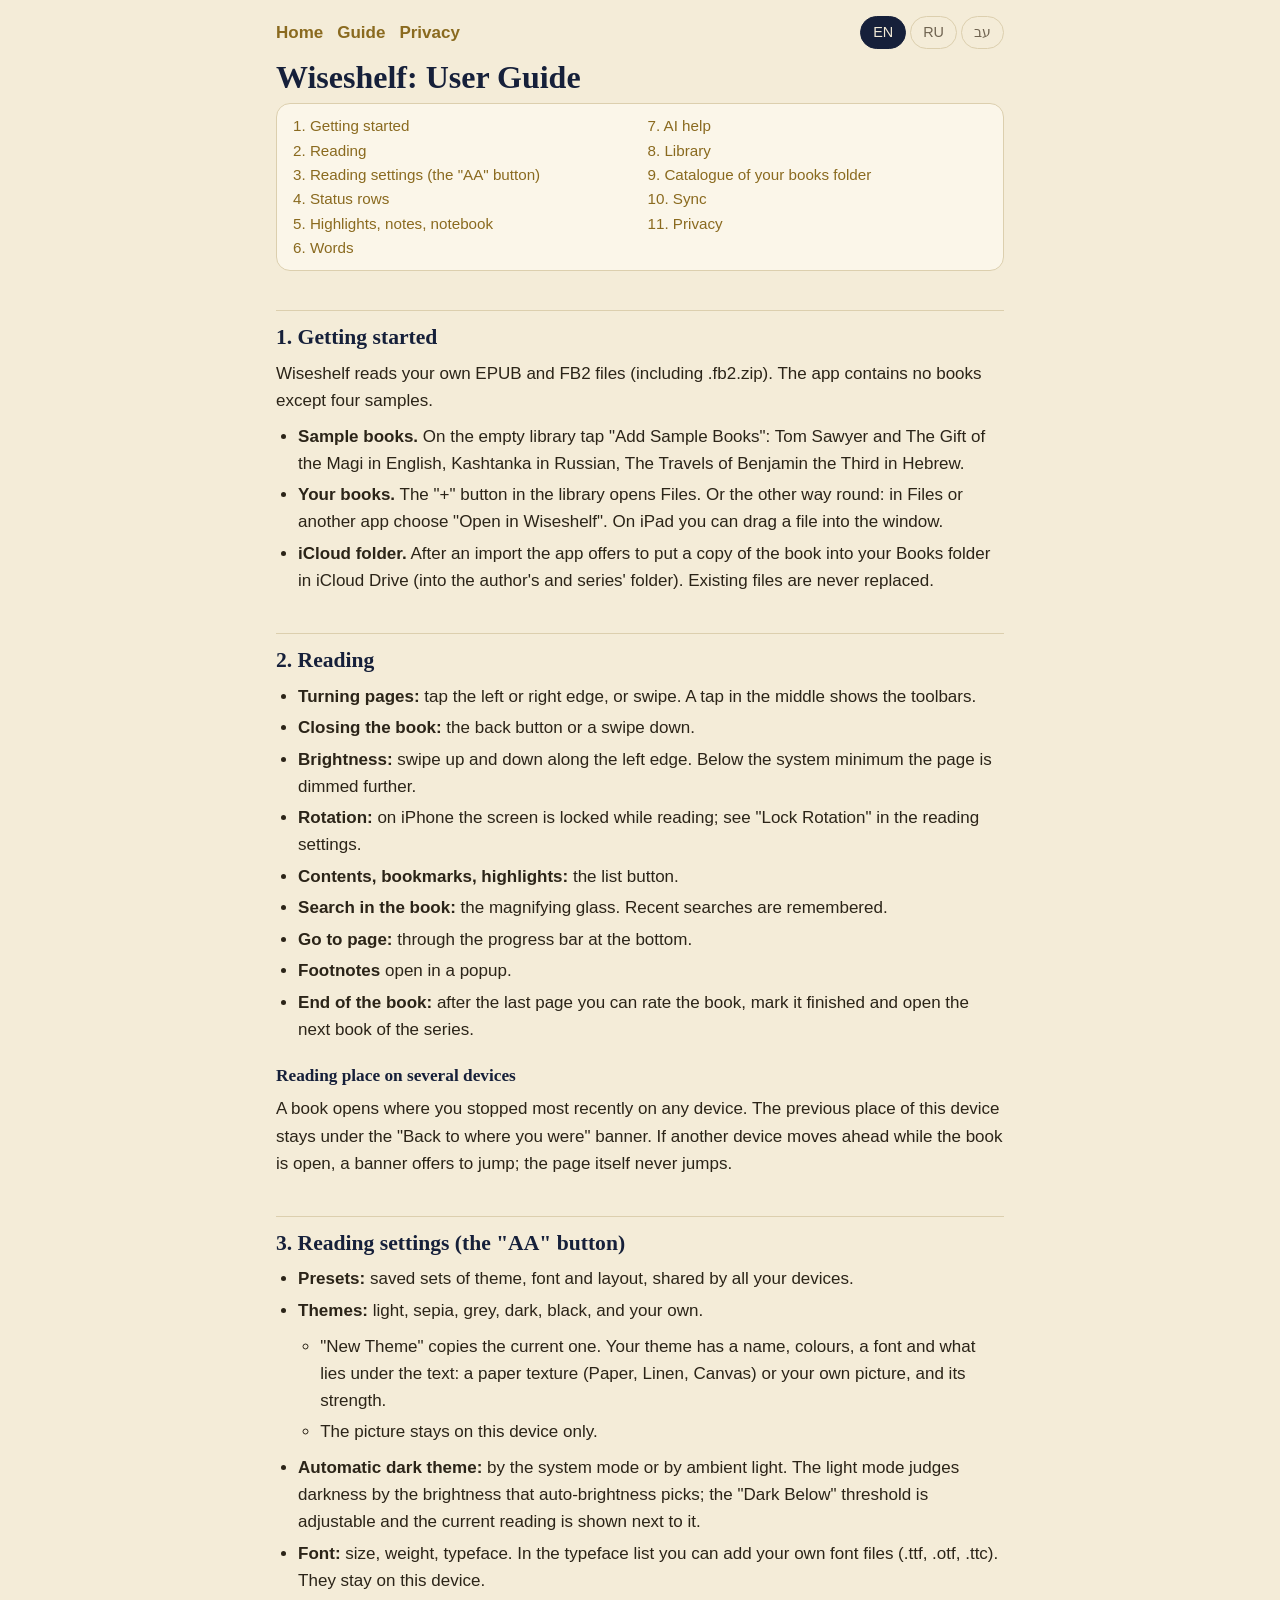
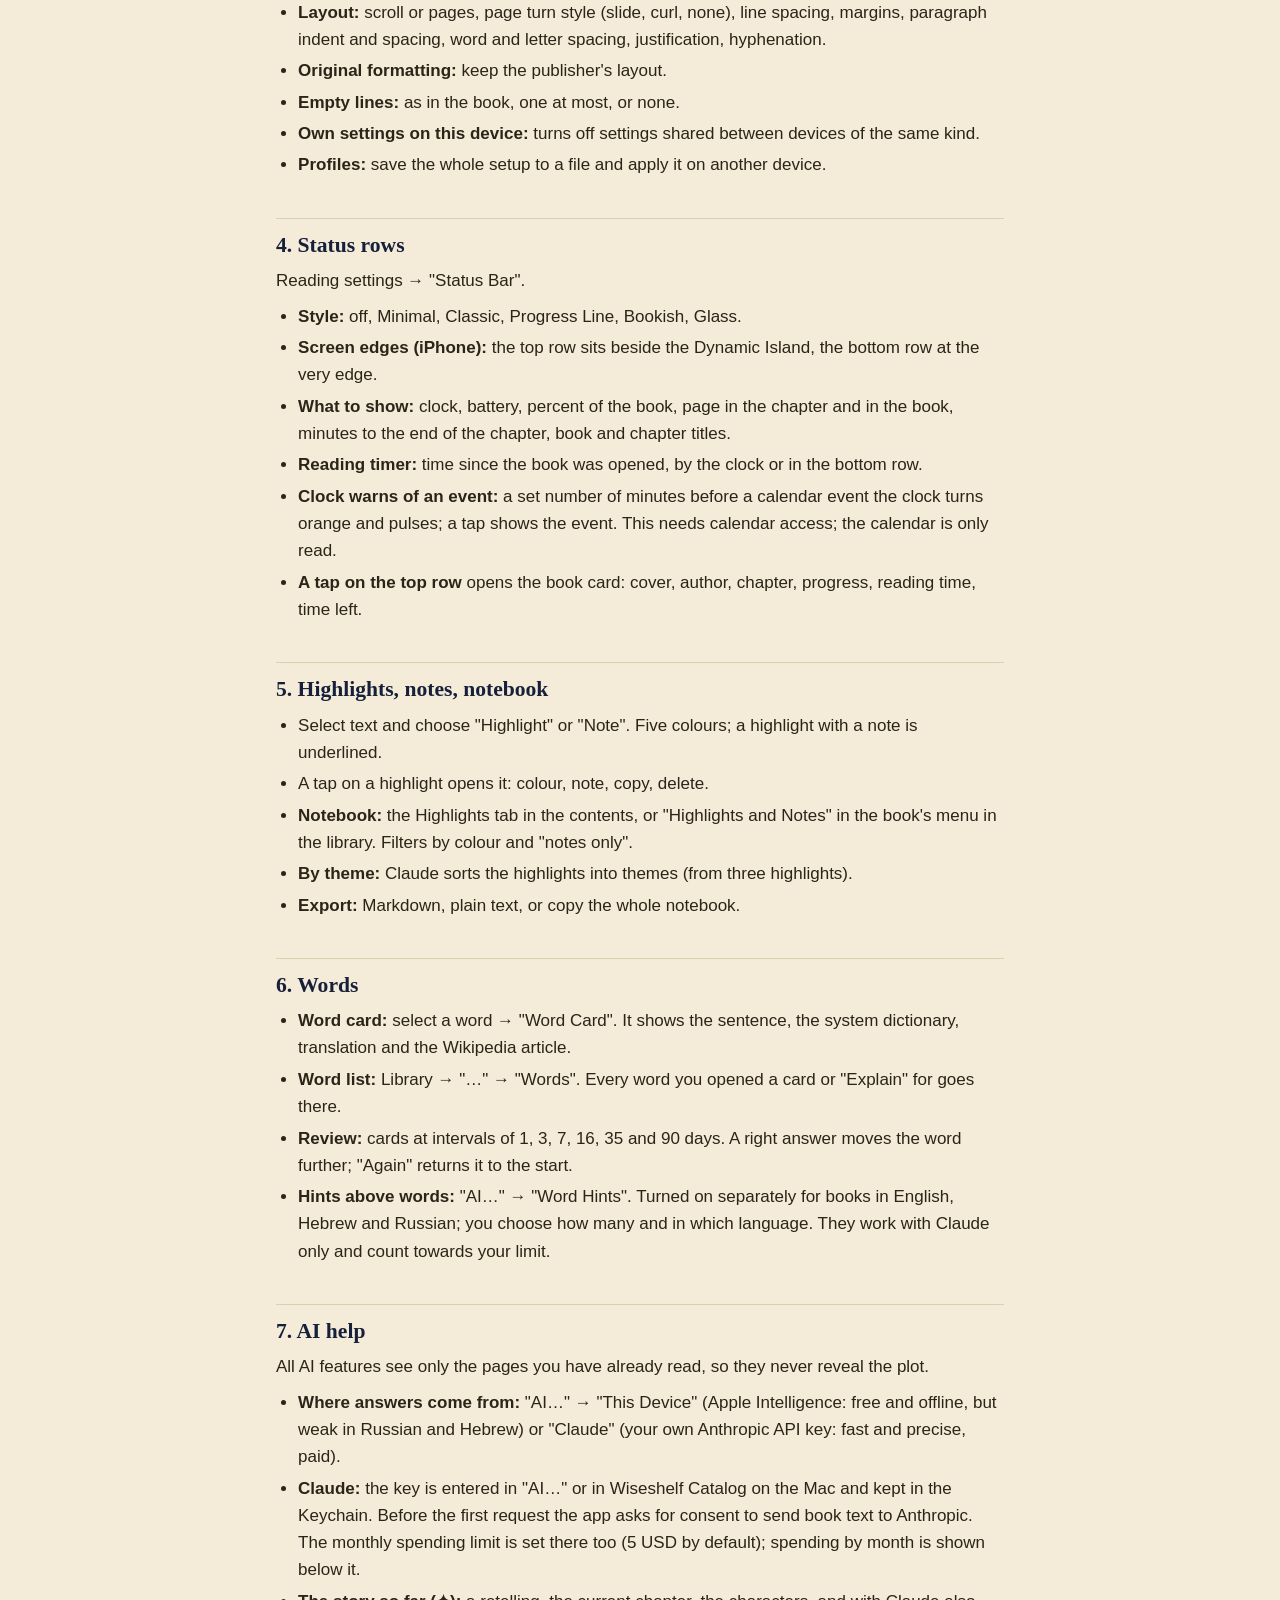
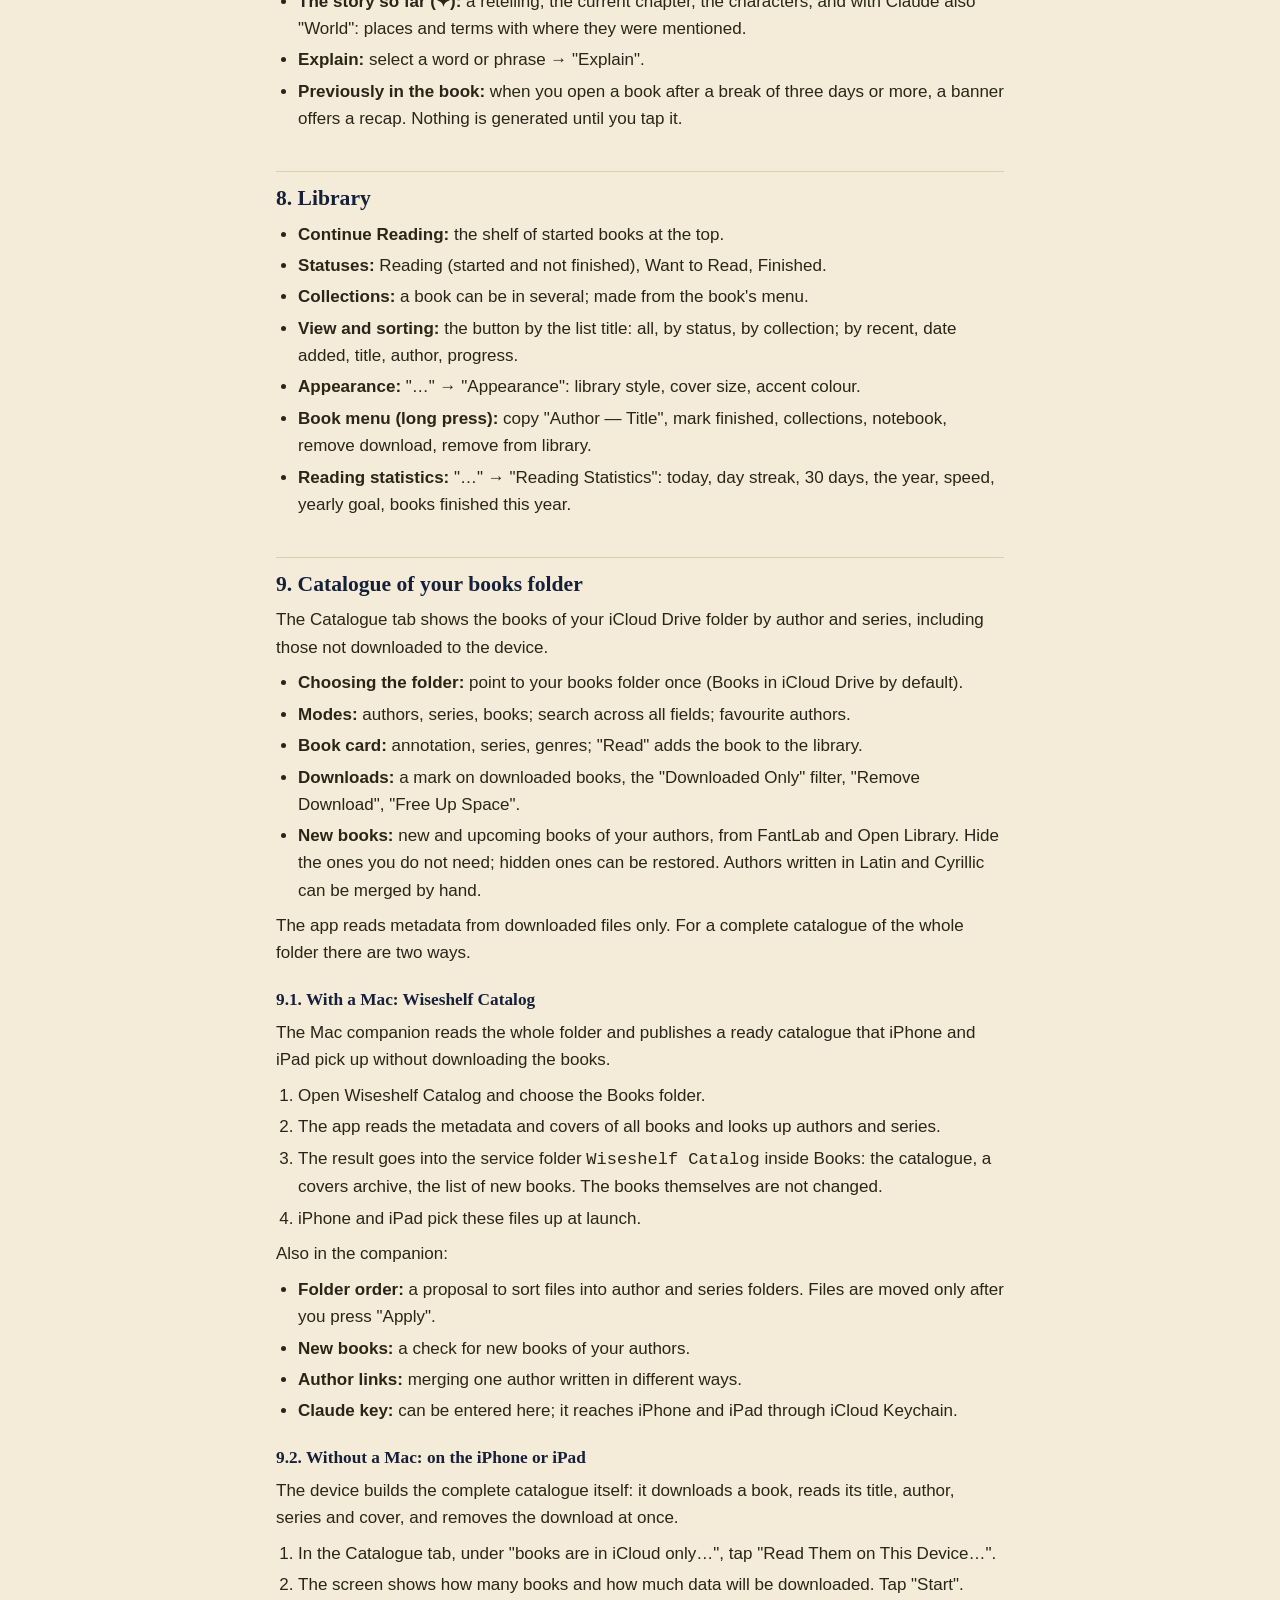
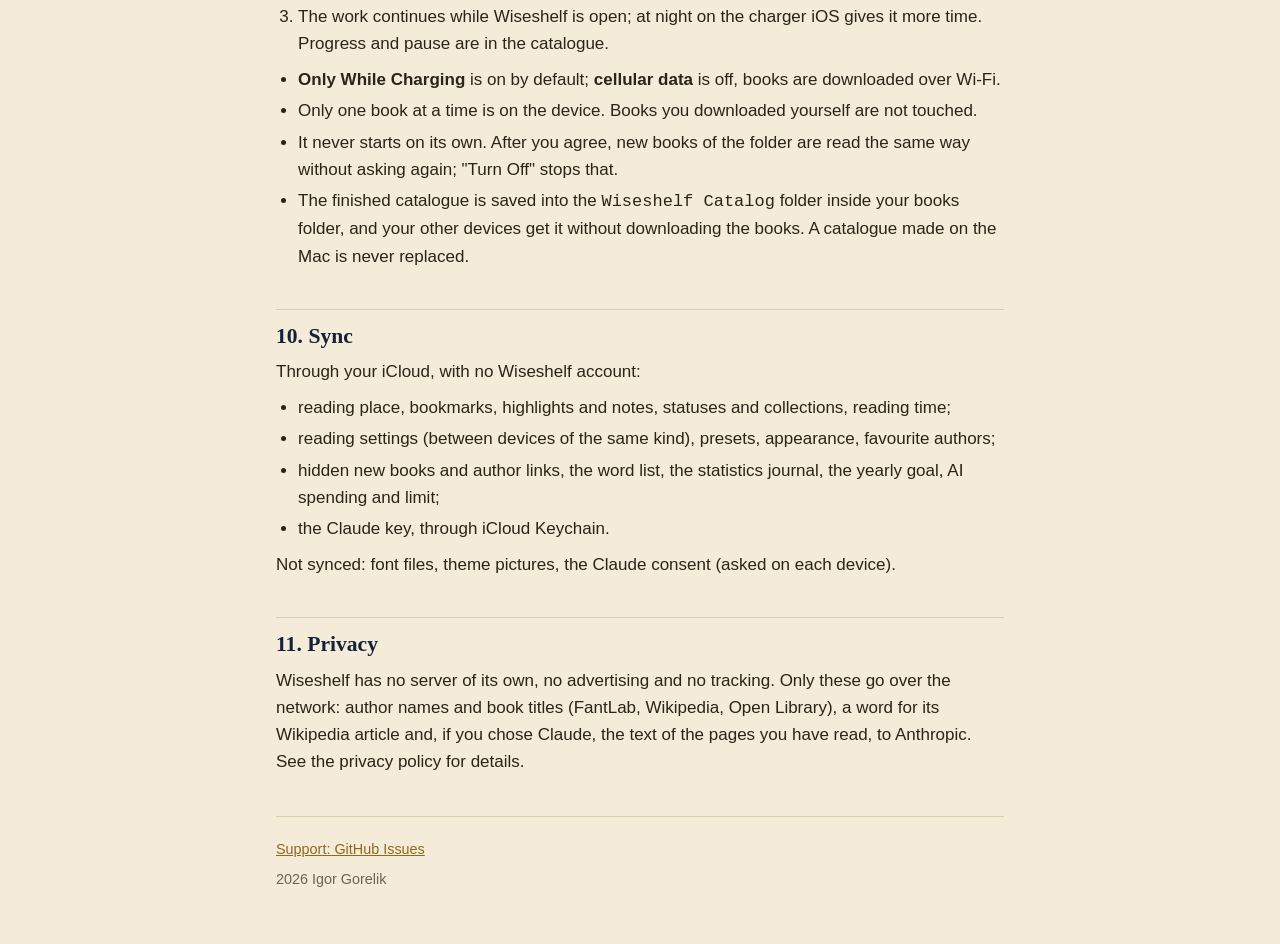
==== commit f49d031e: "Guide: building the catalogue on the iPhone or iPad" ====
--- a/guide.html
+++ b/guide.html
@@ -108,7 +108,7 @@
 <li><strong>Downloads:</strong> a mark on downloaded books, the "Downloaded Only" filter, "Remove Download", "Free Up Space".</li>
 <li><strong>New books:</strong> new and upcoming books of your authors, from FantLab and Open Library. Hide the ones you do not need; hidden ones can be restored. Authors written in Latin and Cyrillic can be merged by hand.</li>
 </ul>
-<p>The app reads metadata from downloaded files only. For a complete catalogue of the whole folder use the Mac companion.</p>
+<p>The app reads metadata from downloaded files only. For a complete catalogue of the whole folder there are two ways.</p>
 <h3>9.1. With a Mac: Wiseshelf Catalog</h3>
 <p>The Mac companion reads the whole folder and publishes a ready catalogue that iPhone and iPad pick up without downloading the books.</p>
 <ol>
@@ -123,6 +123,19 @@
 <li><strong>New books:</strong> a check for new books of your authors.</li>
 <li><strong>Author links:</strong> merging one author written in different ways.</li>
 <li><strong>Claude key:</strong> can be entered here; it reaches iPhone and iPad through iCloud Keychain.</li>
+</ul>
+<h3>9.2. Without a Mac: on the iPhone or iPad</h3>
+<p>The device builds the complete catalogue itself: it downloads a book, reads its title, author, series and cover, and removes the download at once.</p>
+<ol>
+<li>In the Catalogue tab, under "books are in iCloud only…", tap "Read Them on This Device…".</li>
+<li>The screen shows how many books and how much data will be downloaded. Tap "Start".</li>
+<li>The work continues while Wiseshelf is open; at night on the charger iOS gives it more time. Progress and pause are in the catalogue.</li>
+</ol>
+<ul>
+<li><strong>Only While Charging</strong> is on by default; <strong>cellular data</strong> is off, books are downloaded over Wi-Fi.</li>
+<li>Only one book at a time is on the device. Books you downloaded yourself are not touched.</li>
+<li>It never starts on its own. After you agree, new books of the folder are read the same way without asking again; "Turn Off" stops that.</li>
+<li>The finished catalogue is saved into the <code>Wiseshelf Catalog</code> folder inside your books folder, and your other devices get it without downloading the books. A catalogue made on the Mac is never replaced.</li>
 </ul>
 <h2 id="en10">10. Sync</h2>
 <p>Through your iCloud, with no Wiseshelf account:</p>
@@ -229,7 +242,7 @@
 <li><strong>Загрузки:</strong> значок у скачанных книг, фильтр «Только скачанные», «Удалить загрузку», «Освободить место».</li>
 <li><strong>Новинки:</strong> новые и ожидаемые книги ваших авторов по данным FantLab и Open Library. Ненужные можно скрыть, скрытые восстановить. Авторов, записанных латиницей и кириллицей, можно объединить вручную.</li>
 </ul>
-<p>Приложение читает метаданные только у скачанных файлов. Чтобы каталог был полным для всей папки, нужен компаньон для Mac.</p>
+<p>Приложение читает метаданные только у скачанных файлов. Чтобы каталог был полным для всей папки, есть два способа.</p>
 <h3>9.1. С Mac: Wiseshelf Catalog</h3>
 <p>Компаньон для Mac читает всю папку и публикует готовый каталог, который iPhone и iPad забирают без скачивания книг.</p>
 <ol>
@@ -244,6 +257,19 @@
 <li><strong>Новинки:</strong> проверка новых книг авторов.</li>
 <li><strong>Связи авторов:</strong> объединение одного автора в разных написаниях.</li>
 <li><strong>Ключ Claude:</strong> можно ввести здесь, он попадёт на iPhone и iPad через Связку ключей iCloud.</li>
+</ul>
+<h3>9.2. Без Mac: обработка на iPhone или iPad</h3>
+<p>Устройство само собирает полный каталог: скачивает книгу, читает название, автора, серию и обложку и сразу удаляет загрузку.</p>
+<ol>
+<li>Во вкладке «Каталог» под строкой «Книг только в iCloud…» нажмите «Обработать на этом устройстве…».</li>
+<li>Экран покажет, сколько книг и какой объём предстоит скачать. Нажмите «Начать».</li>
+<li>Работа идёт, пока Wiseshelf открыт; ночью на зарядке iOS даёт ей дополнительное время. Ход виден в каталоге, там же пауза.</li>
+</ol>
+<ul>
+<li><strong>Только на зарядке</strong> включено по умолчанию; <strong>мобильная сеть</strong> выключена, книги качаются по Wi-Fi.</li>
+<li>На устройстве в каждый момент лежит одна книга. Книги, которые вы скачали сами, не трогаются.</li>
+<li>Сама обработка не начинается никогда. После вашего согласия новые книги папки обрабатываются так же, без повторного вопроса; «Выключить» это прекращает.</li>
+<li>Готовый каталог сохраняется в папку <code>Wiseshelf Catalog</code> внутри папки с книгами, и другие ваши устройства получают его без скачивания книг. Каталог, сделанный на Mac, при этом не заменяется.</li>
 </ul>
 <h2 id="ru10">10. Синхронизация</h2>
 <p>Через ваш iCloud, без учётной записи Wiseshelf:</p>
@@ -350,7 +376,7 @@
 <li><strong>הורדות:</strong> סימון על ספרים שהורדו, הסינון "רק שהורדו", "הסרת ההורדה", "פינוי מקום".</li>
 <li><strong>ספרים חדשים:</strong> ספרים חדשים וצפויים של המחברים שלכם, מ־FantLab ומ־Open Library. אפשר להסתיר את המיותרים ולשחזר את המוסתרים. מחברים הכתובים באותיות לטיניות וקיריליות אפשר לאחד ידנית.</li>
 </ul>
-<p>האפליקציה קוראת נתונים רק מקבצים שהורדו. לקטלוג מלא של כל התיקייה השתמשו באפליקציית ה־Mac.</p>
+<p>האפליקציה קוראת נתונים רק מקבצים שהורדו. לקטלוג מלא של כל התיקייה יש שתי דרכים.</p>
 <h3>9.1. עם Mac: ‏Wiseshelf Catalog</h3>
 <p>אפליקציית ה־Mac קוראת את כל התיקייה ומפרסמת קטלוג מוכן, ש־iPhone ו־iPad מקבלים בלי להוריד את הספרים.</p>
 <ol>
@@ -365,6 +391,19 @@
 <li><strong>ספרים חדשים:</strong> בדיקת ספרים חדשים של המחברים שלכם.</li>
 <li><strong>קישורי מחברים:</strong> איחוד מחבר אחד שנכתב בדרכים שונות.</li>
 <li><strong>מפתח Claude:</strong> אפשר להזין כאן; הוא מגיע ל־iPhone ול־iPad דרך צרור המפתחות של iCloud.</li>
+</ul>
+<h3>9.2. בלי Mac: ב־iPhone או ב־iPad</h3>
+<p>המכשיר בונה בעצמו את הקטלוג המלא: מוריד ספר, קורא את שמו, המחבר, הסדרה והכריכה, ומסיר מיד את ההורדה.</p>
+<ol>
+<li>בלשונית "קטלוג", מתחת לשורה "ספרים נמצאים רק ב־iCloud…", הקישו על "לקרוא אותם במכשיר הזה…".</li>
+<li>המסך מציג כמה ספרים ואיזה נפח יורדו. הקישו על "התחלה".</li>
+<li>העבודה נמשכת כש־Wiseshelf פתוחה; בלילה בזמן טעינה iOS נותן לה זמן נוסף. ההתקדמות וההשהיה נמצאות בקטלוג.</li>
+</ol>
+<ul>
+<li><strong>רק בזמן טעינה</strong> מופעל כברירת מחדל; <strong>נתונים סלולריים</strong> כבויים, הספרים מורדים ב־Wi-Fi.</li>
+<li>בכל רגע נמצא במכשיר ספר אחד בלבד. ספרים שהורדתם בעצמכם אינם מושפעים.</li>
+<li>העבודה לעולם אינה מתחילה מעצמה. אחרי שהסכמתם, ספרים חדשים בתיקייה נקראים באותה דרך בלי לשאול שוב; "כיבוי" מפסיק זאת.</li>
+<li>הקטלוג המוכן נשמר בתיקייה <code>Wiseshelf Catalog</code> בתוך תיקיית הספרים, והמכשירים האחרים שלכם מקבלים אותו בלי להוריד את הספרים. קטלוג שנוצר ב־Mac אינו מוחלף.</li>
 </ul>
 <h2 id="he10">10. סנכרון</h2>
 <p>דרך ה־iCloud שלכם, בלי חשבון Wiseshelf:</p>
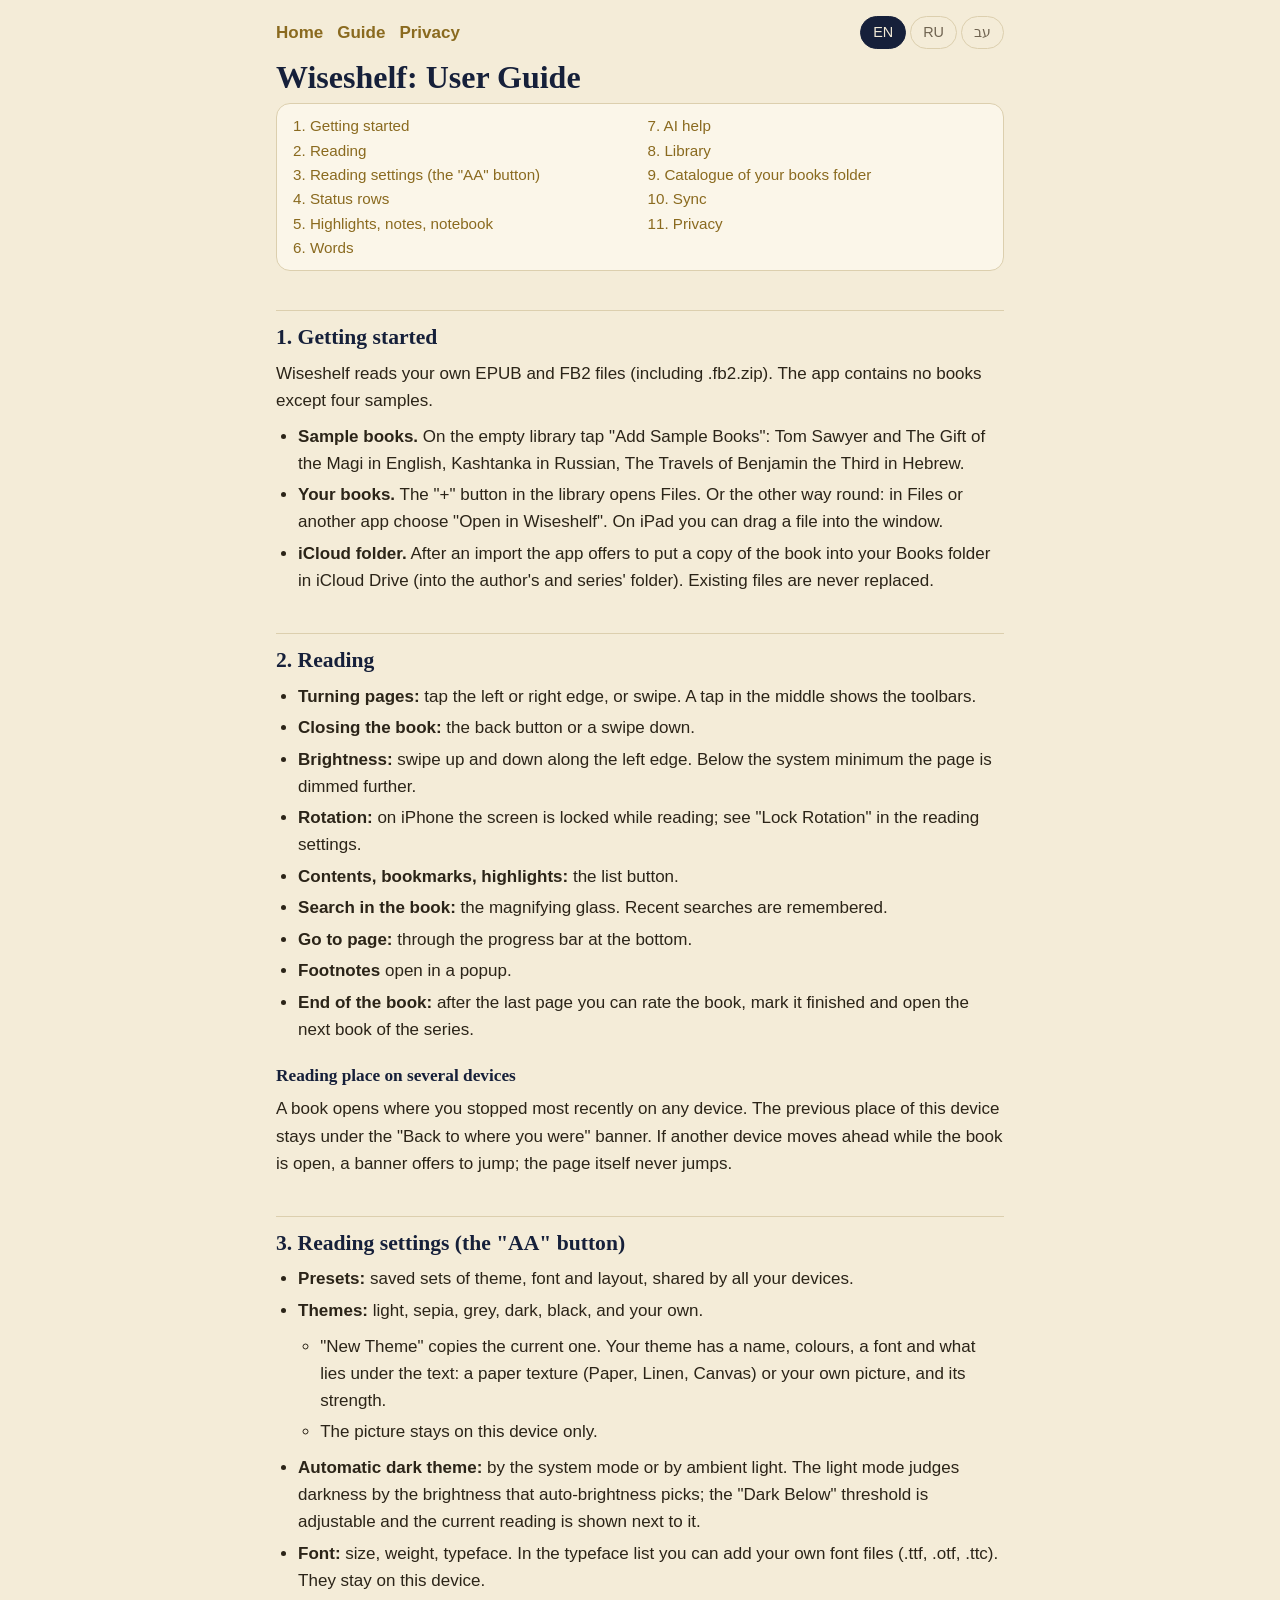
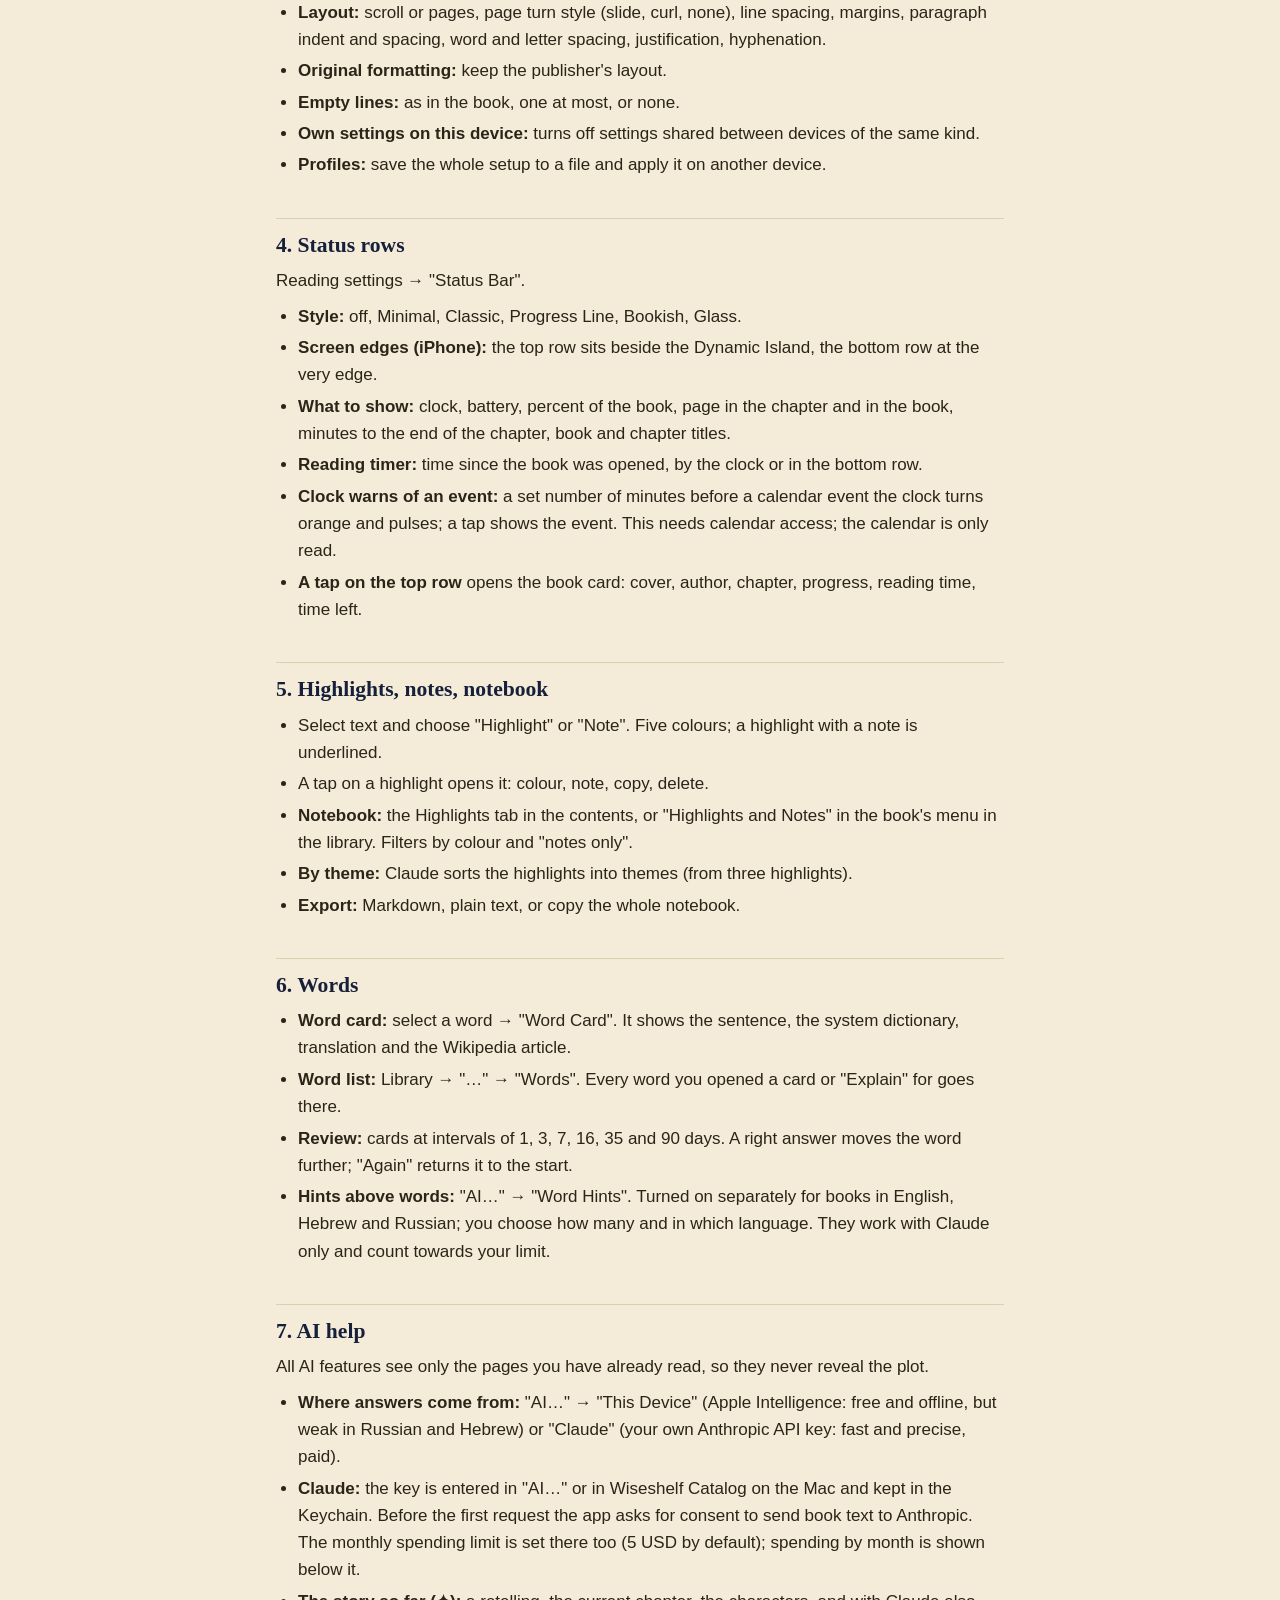
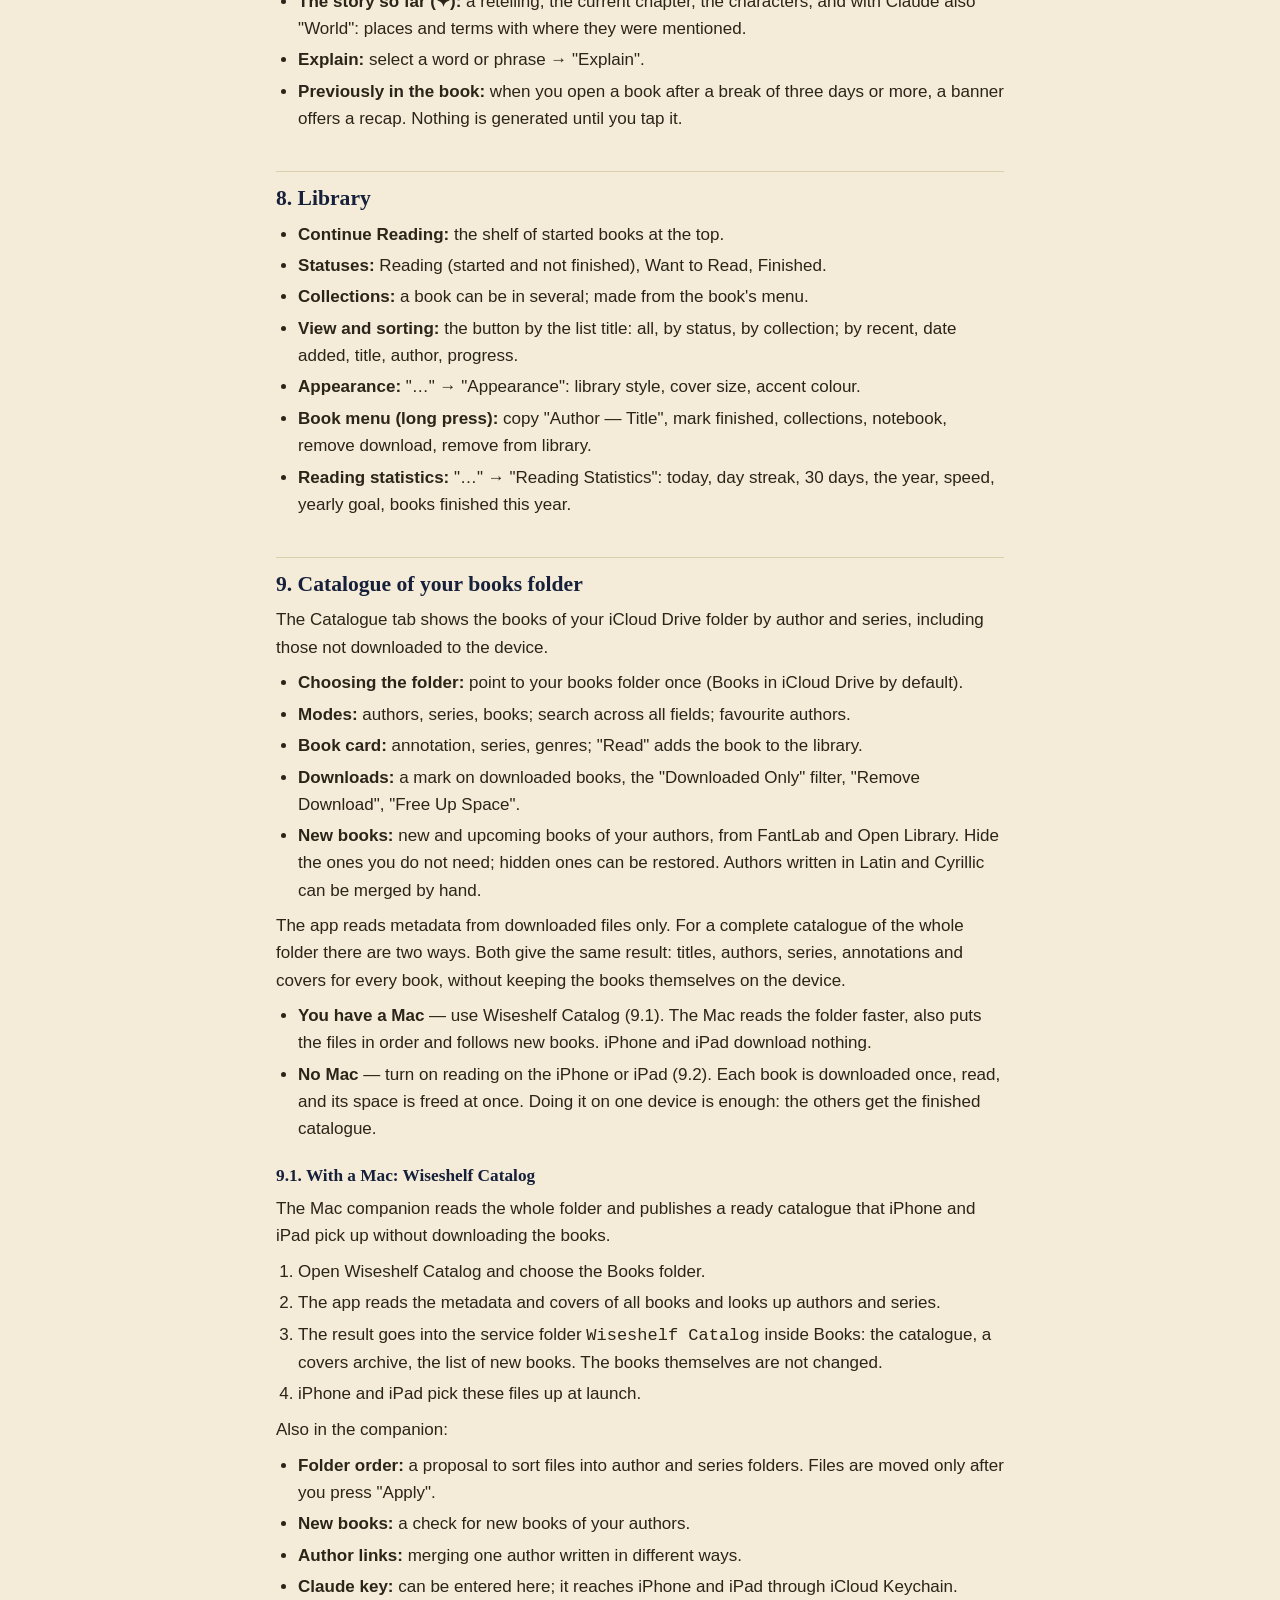
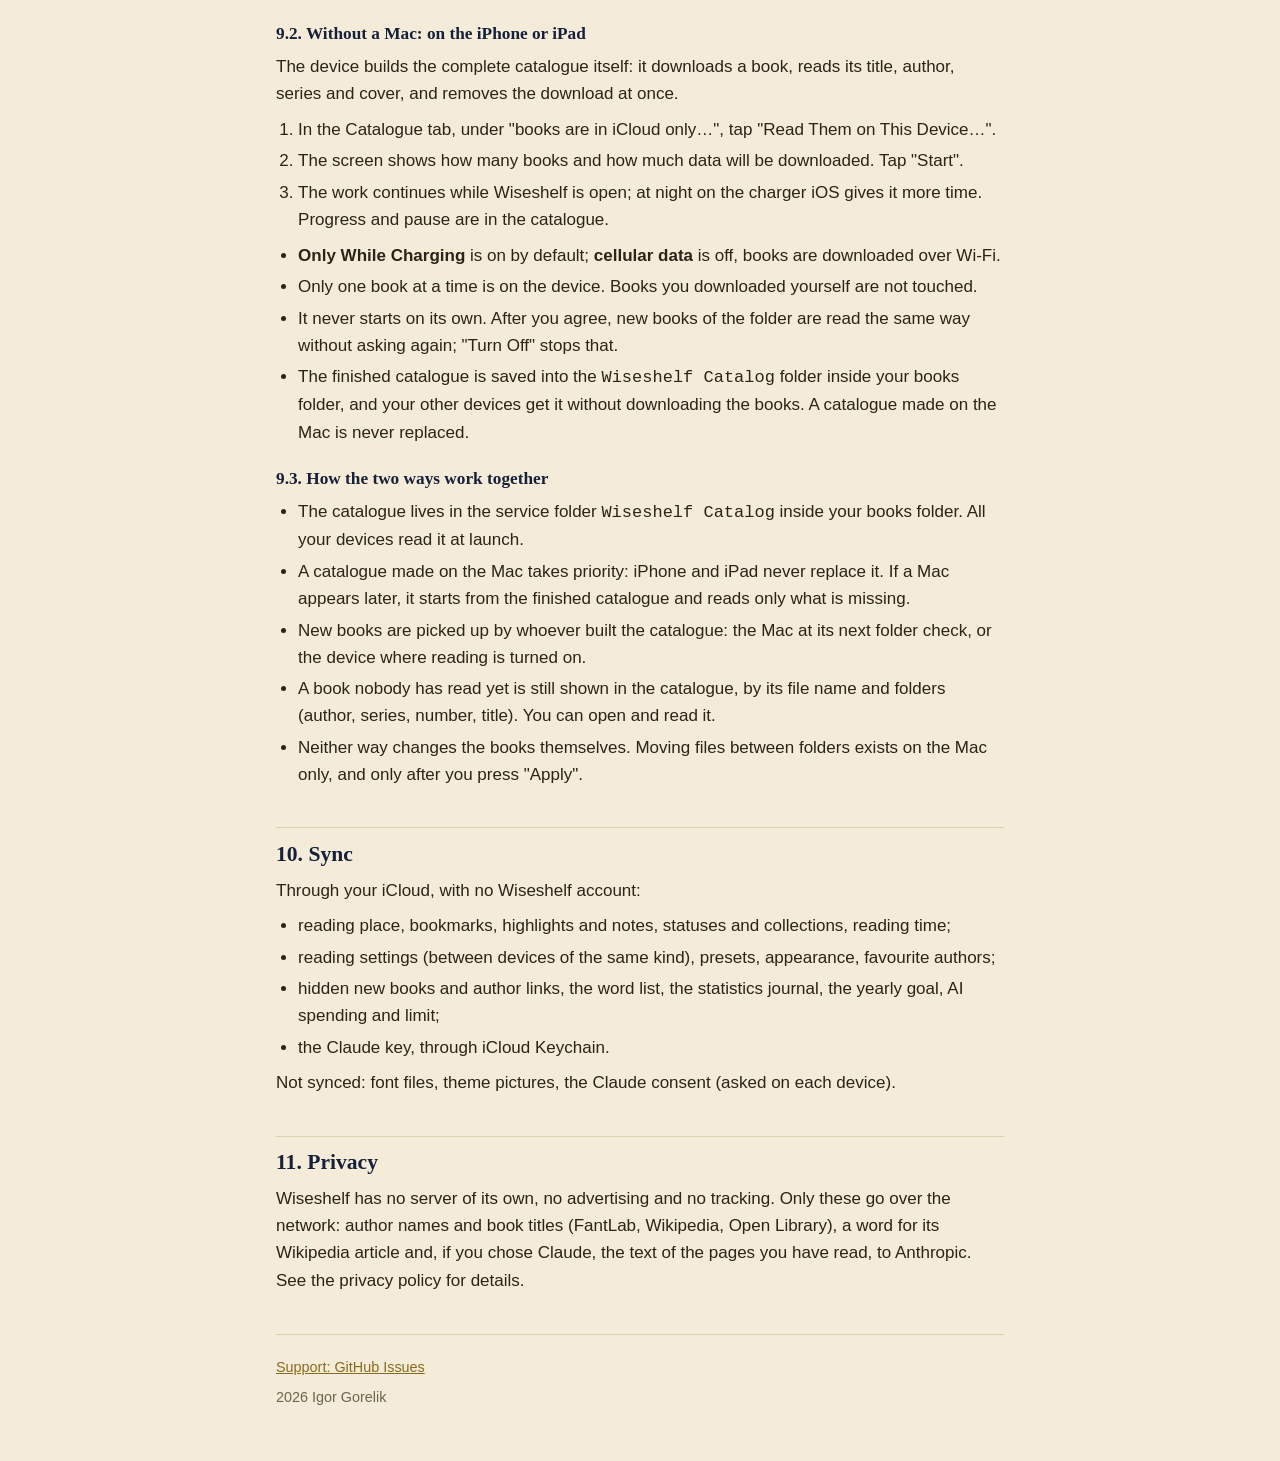
==== commit f5281064: "Guide: how the two ways of building the catalogue work together" ====
--- a/guide.html
+++ b/guide.html
@@ -108,7 +108,11 @@
 <li><strong>Downloads:</strong> a mark on downloaded books, the "Downloaded Only" filter, "Remove Download", "Free Up Space".</li>
 <li><strong>New books:</strong> new and upcoming books of your authors, from FantLab and Open Library. Hide the ones you do not need; hidden ones can be restored. Authors written in Latin and Cyrillic can be merged by hand.</li>
 </ul>
-<p>The app reads metadata from downloaded files only. For a complete catalogue of the whole folder there are two ways.</p>
+<p>The app reads metadata from downloaded files only. For a complete catalogue of the whole folder there are two ways. Both give the same result: titles, authors, series, annotations and covers for every book, without keeping the books themselves on the device.</p>
+<ul>
+<li><strong>You have a Mac</strong> — use Wiseshelf Catalog (9.1). The Mac reads the folder faster, also puts the files in order and follows new books. iPhone and iPad download nothing.</li>
+<li><strong>No Mac</strong> — turn on reading on the iPhone or iPad (9.2). Each book is downloaded once, read, and its space is freed at once. Doing it on one device is enough: the others get the finished catalogue.</li>
+</ul>
 <h3>9.1. With a Mac: Wiseshelf Catalog</h3>
 <p>The Mac companion reads the whole folder and publishes a ready catalogue that iPhone and iPad pick up without downloading the books.</p>
 <ol>
@@ -136,6 +140,14 @@
 <li>Only one book at a time is on the device. Books you downloaded yourself are not touched.</li>
 <li>It never starts on its own. After you agree, new books of the folder are read the same way without asking again; "Turn Off" stops that.</li>
 <li>The finished catalogue is saved into the <code>Wiseshelf Catalog</code> folder inside your books folder, and your other devices get it without downloading the books. A catalogue made on the Mac is never replaced.</li>
+</ul>
+<h3>9.3. How the two ways work together</h3>
+<ul>
+<li>The catalogue lives in the service folder <code>Wiseshelf Catalog</code> inside your books folder. All your devices read it at launch.</li>
+<li>A catalogue made on the Mac takes priority: iPhone and iPad never replace it. If a Mac appears later, it starts from the finished catalogue and reads only what is missing.</li>
+<li>New books are picked up by whoever built the catalogue: the Mac at its next folder check, or the device where reading is turned on.</li>
+<li>A book nobody has read yet is still shown in the catalogue, by its file name and folders (author, series, number, title). You can open and read it.</li>
+<li>Neither way changes the books themselves. Moving files between folders exists on the Mac only, and only after you press "Apply".</li>
 </ul>
 <h2 id="en10">10. Sync</h2>
 <p>Through your iCloud, with no Wiseshelf account:</p>
@@ -242,7 +254,11 @@
 <li><strong>Загрузки:</strong> значок у скачанных книг, фильтр «Только скачанные», «Удалить загрузку», «Освободить место».</li>
 <li><strong>Новинки:</strong> новые и ожидаемые книги ваших авторов по данным FantLab и Open Library. Ненужные можно скрыть, скрытые восстановить. Авторов, записанных латиницей и кириллицей, можно объединить вручную.</li>
 </ul>
-<p>Приложение читает метаданные только у скачанных файлов. Чтобы каталог был полным для всей папки, есть два способа.</p>
+<p>Приложение читает метаданные только у скачанных файлов. Чтобы каталог был полным для всей папки, есть два способа. Оба дают одно и то же: названия, авторов, серии, аннотации и обложки для всех книг, без хранения самих книг на устройстве.</p>
+<ul>
+<li><strong>Есть Mac</strong> — используйте Wiseshelf Catalog (9.1). Mac читает папку быстрее, заодно наводит порядок в файлах и следит за новинками. iPhone и iPad ничего не скачивают.</li>
+<li><strong>Mac нет</strong> — включите обработку на iPhone или iPad (9.2). Каждая книга один раз скачивается, читается и сразу освобождает место. Достаточно сделать это на одном устройстве: остальные получат готовый каталог.</li>
+</ul>
 <h3>9.1. С Mac: Wiseshelf Catalog</h3>
 <p>Компаньон для Mac читает всю папку и публикует готовый каталог, который iPhone и iPad забирают без скачивания книг.</p>
 <ol>
@@ -270,6 +286,14 @@
 <li>На устройстве в каждый момент лежит одна книга. Книги, которые вы скачали сами, не трогаются.</li>
 <li>Сама обработка не начинается никогда. После вашего согласия новые книги папки обрабатываются так же, без повторного вопроса; «Выключить» это прекращает.</li>
 <li>Готовый каталог сохраняется в папку <code>Wiseshelf Catalog</code> внутри папки с книгами, и другие ваши устройства получают его без скачивания книг. Каталог, сделанный на Mac, при этом не заменяется.</li>
+</ul>
+<h3>9.3. Как два способа работают вместе</h3>
+<ul>
+<li>Каталог лежит в служебной папке <code>Wiseshelf Catalog</code> внутри папки с книгами. Его читают все ваши устройства при запуске.</li>
+<li>Каталог, сделанный на Mac, главнее: iPhone и iPad его не заменяют. Если Mac появился позже, он возьмёт уже готовый каталог и дочитает только то, чего в нём нет.</li>
+<li>Новые книги подхватывает тот, кто собирал каталог: Mac при следующей проверке папки или устройство, на котором включена обработка.</li>
+<li>Книга, которую ещё никто не обработал, всё равно видна в каталоге: по имени файла и папкам (автор, серия, номер, название). Её можно открыть и читать.</li>
+<li>Ни один из способов не меняет сами книги. Перемещение файлов по папкам есть только на Mac и только после кнопки «Применить».</li>
 </ul>
 <h2 id="ru10">10. Синхронизация</h2>
 <p>Через ваш iCloud, без учётной записи Wiseshelf:</p>
@@ -376,7 +400,11 @@
 <li><strong>הורדות:</strong> סימון על ספרים שהורדו, הסינון "רק שהורדו", "הסרת ההורדה", "פינוי מקום".</li>
 <li><strong>ספרים חדשים:</strong> ספרים חדשים וצפויים של המחברים שלכם, מ־FantLab ומ־Open Library. אפשר להסתיר את המיותרים ולשחזר את המוסתרים. מחברים הכתובים באותיות לטיניות וקיריליות אפשר לאחד ידנית.</li>
 </ul>
-<p>האפליקציה קוראת נתונים רק מקבצים שהורדו. לקטלוג מלא של כל התיקייה יש שתי דרכים.</p>
+<p>האפליקציה קוראת נתונים רק מקבצים שהורדו. לקטלוג מלא של כל התיקייה יש שתי דרכים. שתיהן נותנות אותה תוצאה: שמות, מחברים, סדרות, תקצירים וכריכות לכל הספרים, בלי לשמור את הספרים עצמם במכשיר.</p>
+<ul>
+<li><strong>יש Mac</strong> — השתמשו ב־Wiseshelf Catalog (9.1). ה־Mac קורא את התיקייה מהר יותר, גם מסדר את הקבצים ועוקב אחרי ספרים חדשים. ה־iPhone וה־iPad אינם מורידים דבר.</li>
+<li><strong>אין Mac</strong> — הפעילו את הקריאה ב־iPhone או ב־iPad (9.2). כל ספר מורד פעם אחת, נקרא, והמקום מתפנה מיד. מספיק לעשות זאת במכשיר אחד: האחרים מקבלים את הקטלוג המוכן.</li>
+</ul>
 <h3>9.1. עם Mac: ‏Wiseshelf Catalog</h3>
 <p>אפליקציית ה־Mac קוראת את כל התיקייה ומפרסמת קטלוג מוכן, ש־iPhone ו־iPad מקבלים בלי להוריד את הספרים.</p>
 <ol>
@@ -404,6 +432,14 @@
 <li>בכל רגע נמצא במכשיר ספר אחד בלבד. ספרים שהורדתם בעצמכם אינם מושפעים.</li>
 <li>העבודה לעולם אינה מתחילה מעצמה. אחרי שהסכמתם, ספרים חדשים בתיקייה נקראים באותה דרך בלי לשאול שוב; "כיבוי" מפסיק זאת.</li>
 <li>הקטלוג המוכן נשמר בתיקייה <code>Wiseshelf Catalog</code> בתוך תיקיית הספרים, והמכשירים האחרים שלכם מקבלים אותו בלי להוריד את הספרים. קטלוג שנוצר ב־Mac אינו מוחלף.</li>
+</ul>
+<h3>9.3. איך שתי הדרכים עובדות יחד</h3>
+<ul>
+<li>הקטלוג נמצא בתיקיית השירות <code>Wiseshelf Catalog</code> בתוך תיקיית הספרים. כל המכשירים שלכם קוראים אותו בהפעלה.</li>
+<li>קטלוג שנוצר ב־Mac קודם: ה־iPhone וה־iPad אינם מחליפים אותו. אם Mac מצטרף מאוחר יותר, הוא מתחיל מהקטלוג המוכן וקורא רק את מה שחסר.</li>
+<li>ספרים חדשים נקלטים על ידי מי שבנה את הקטלוג: ה־Mac בבדיקת התיקייה הבאה, או המכשיר שבו הקריאה מופעלת.</li>
+<li>ספר שעדיין לא נקרא מוצג בכל זאת בקטלוג, לפי שם הקובץ והתיקיות (מחבר, סדרה, מספר, שם). אפשר לפתוח ולקרוא אותו.</li>
+<li>אף אחת מהדרכים אינה משנה את הספרים עצמם. העברת קבצים בין תיקיות קיימת רק ב־Mac, ורק אחרי לחיצה על "החל".</li>
 </ul>
 <h2 id="he10">10. סנכרון</h2>
 <p>דרך ה־iCloud שלכם, בלי חשבון Wiseshelf:</p>
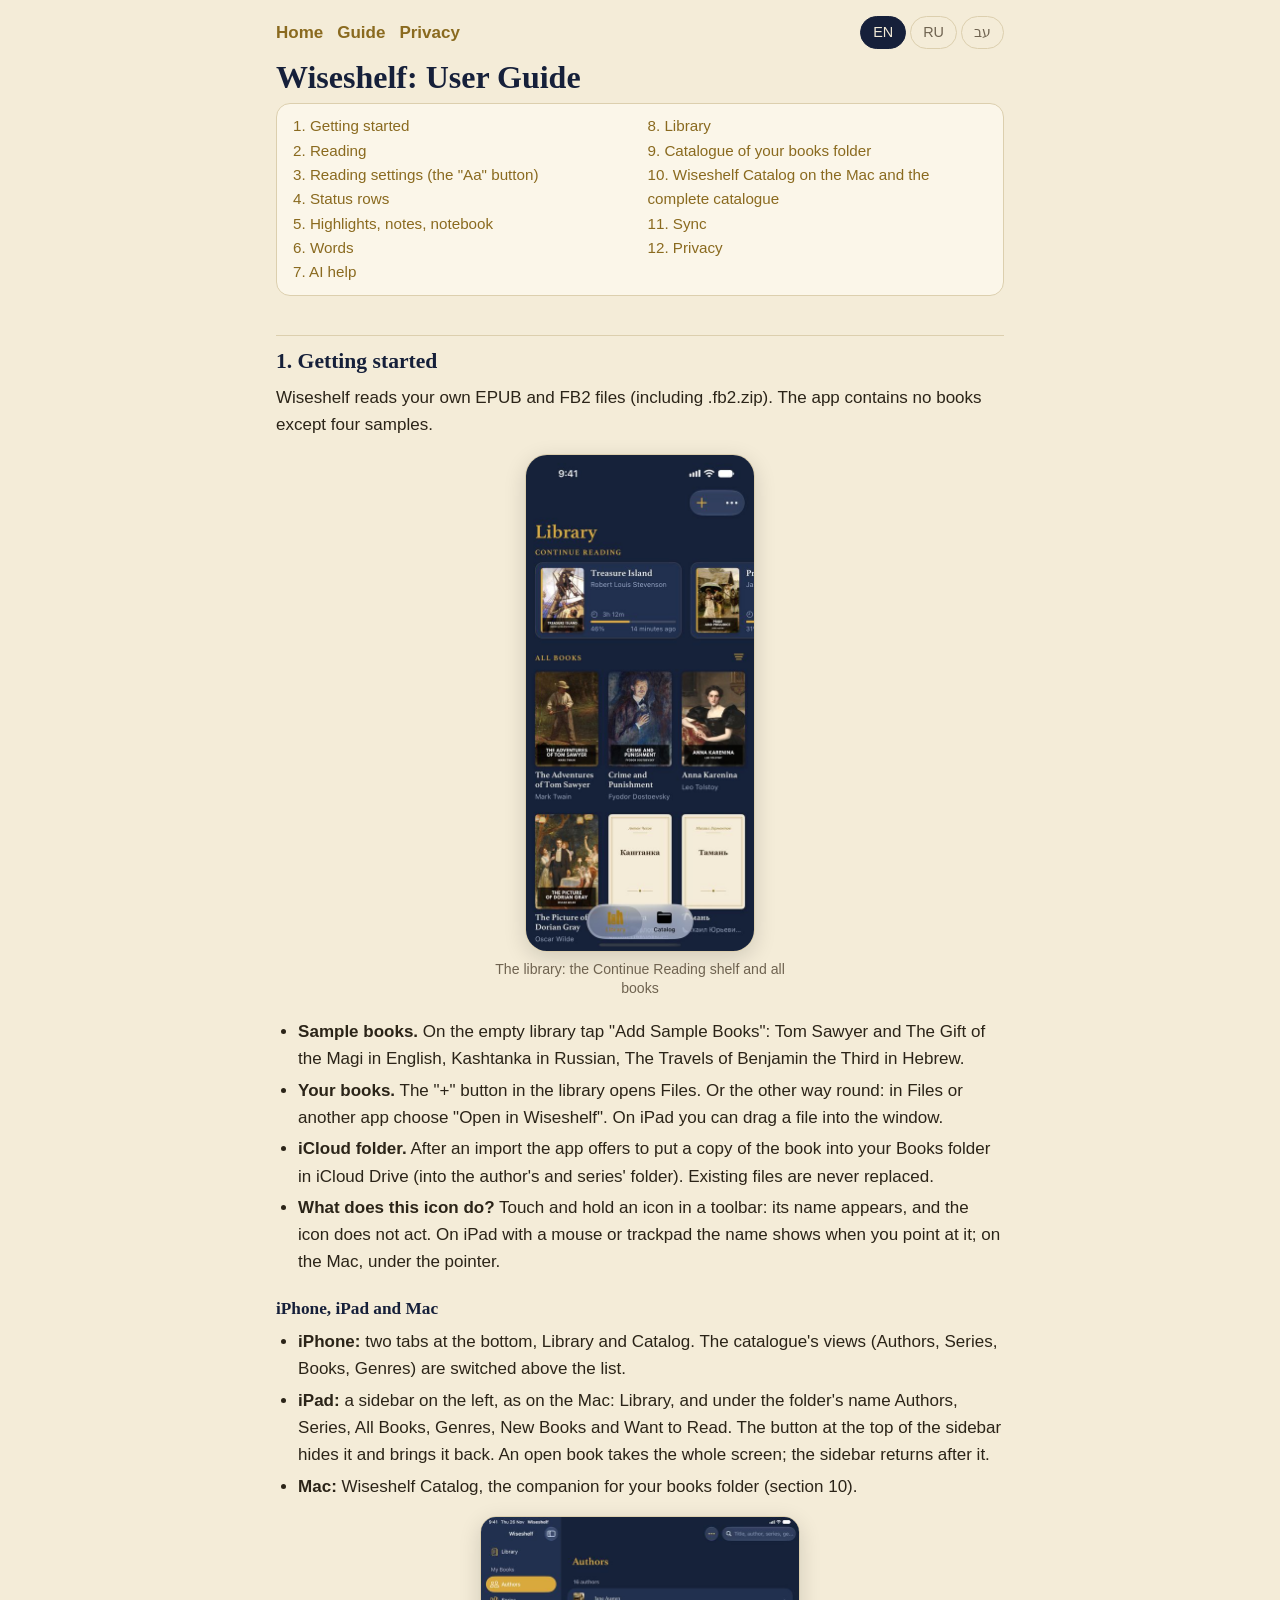
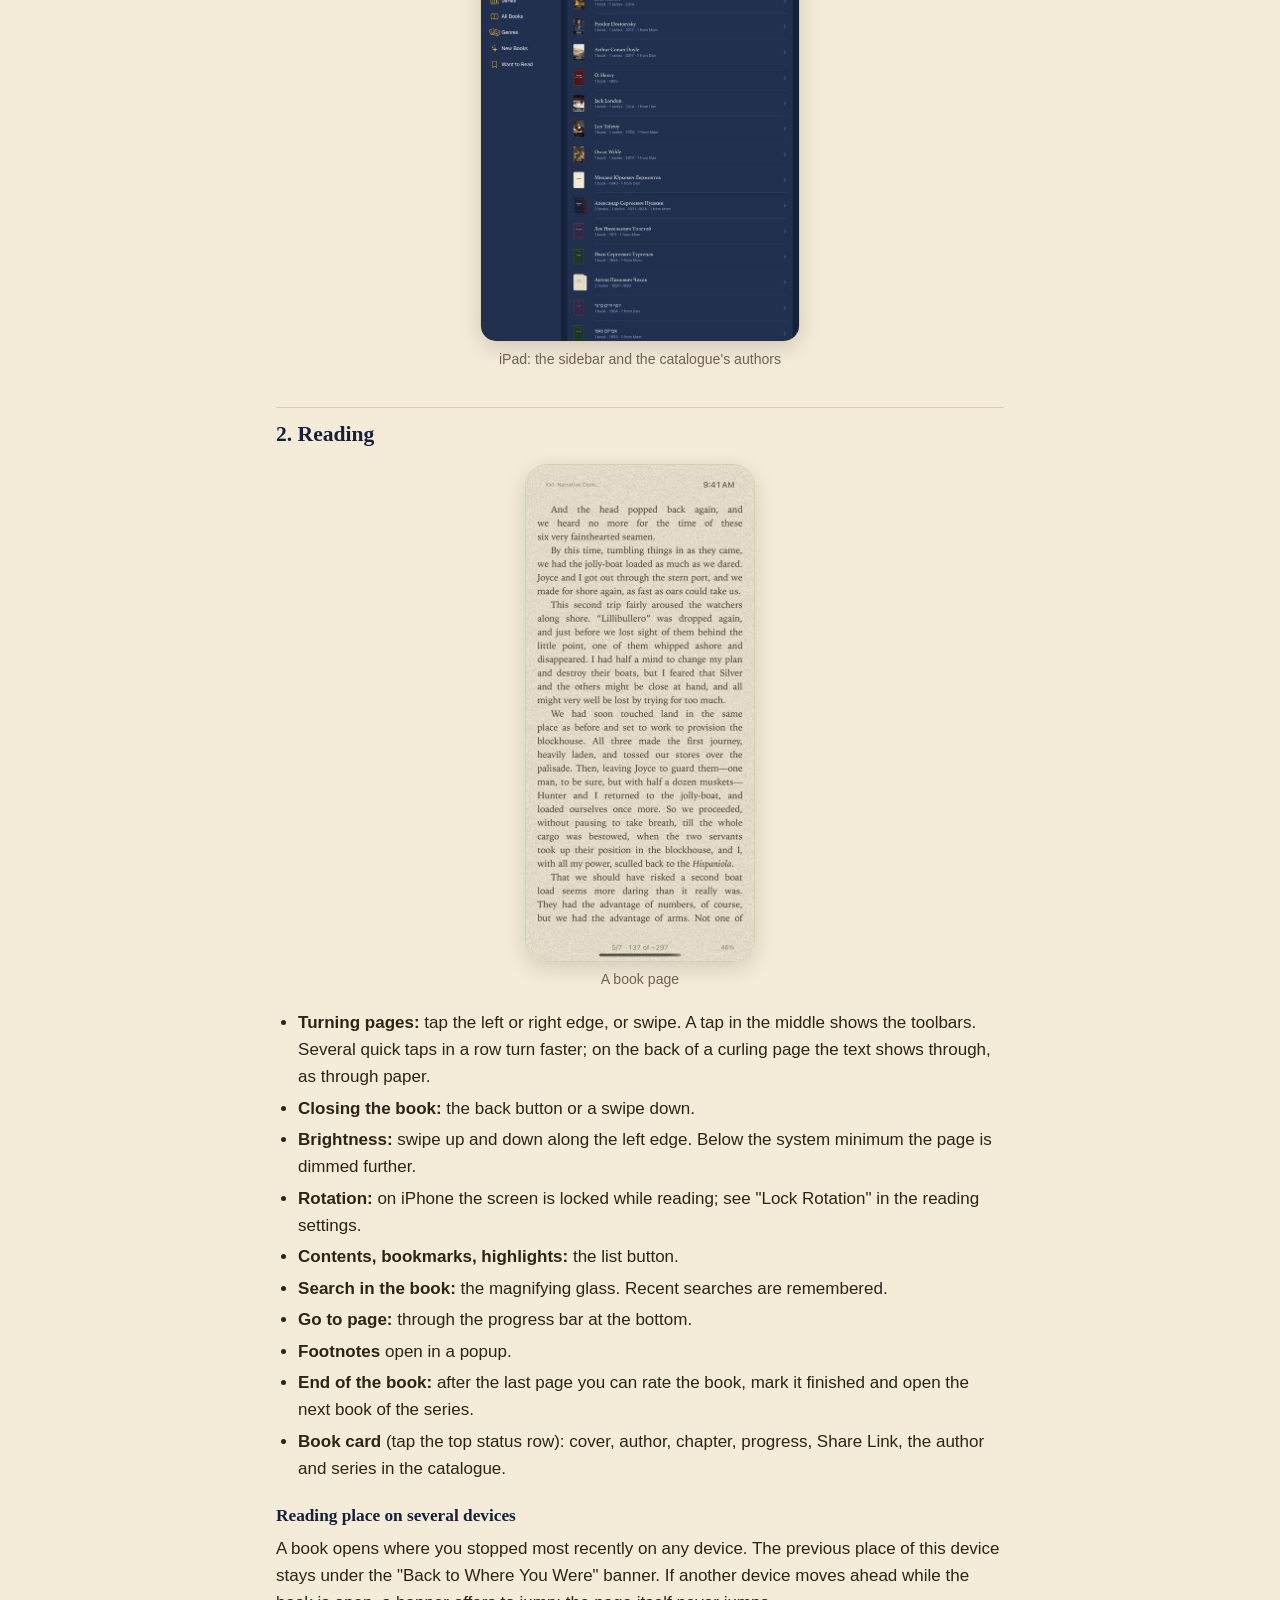
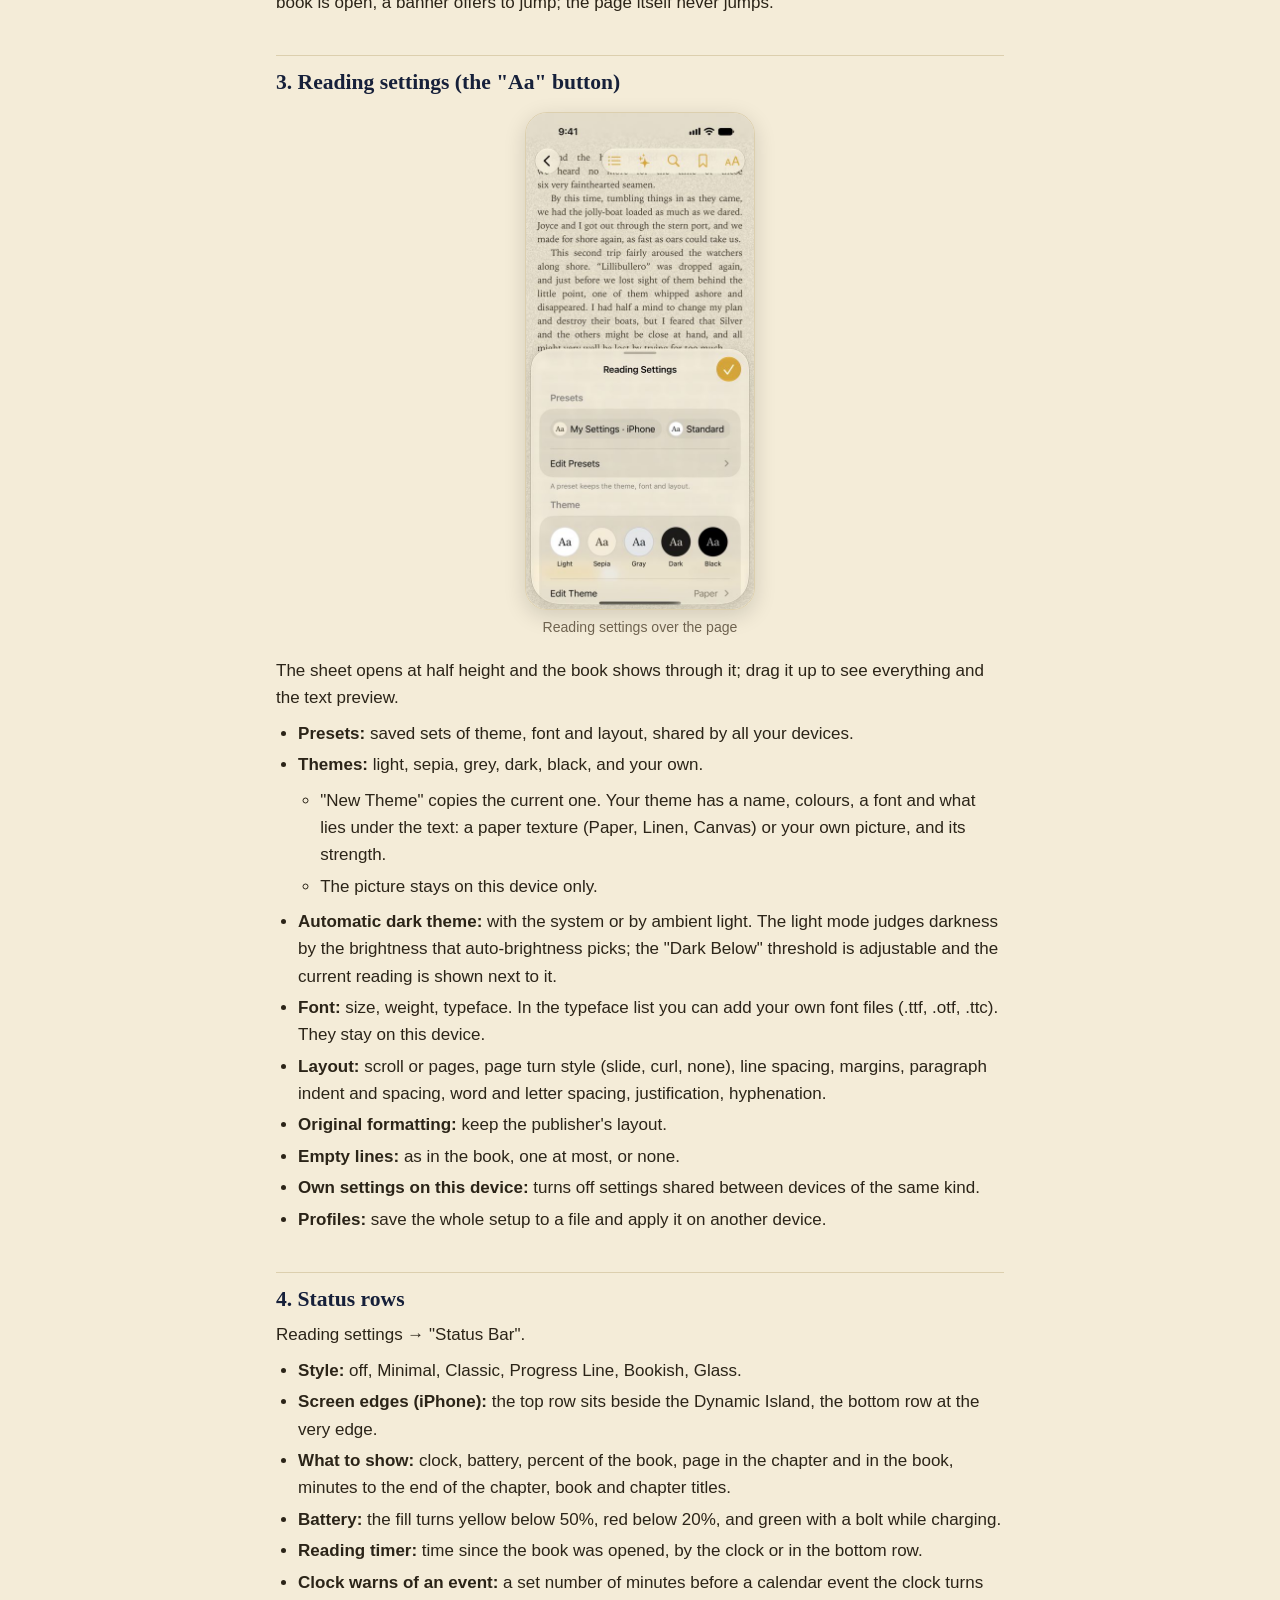
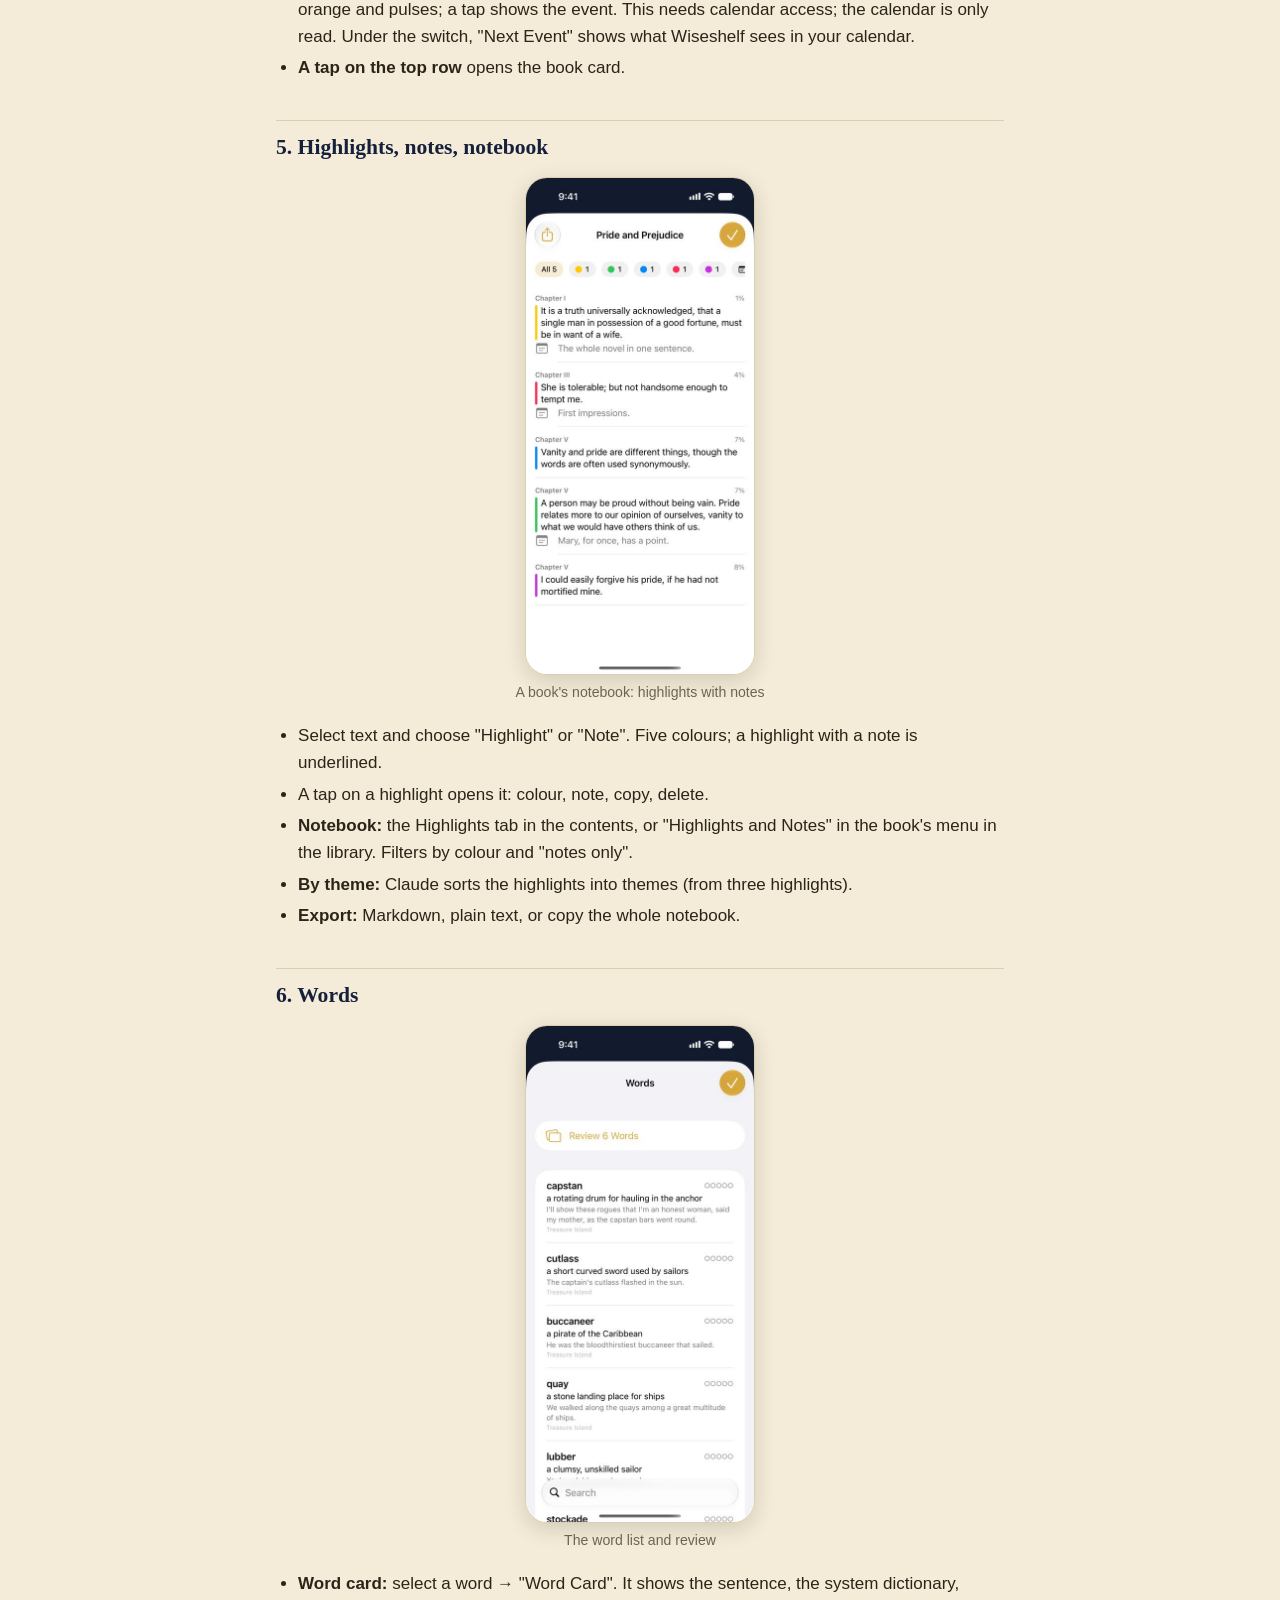
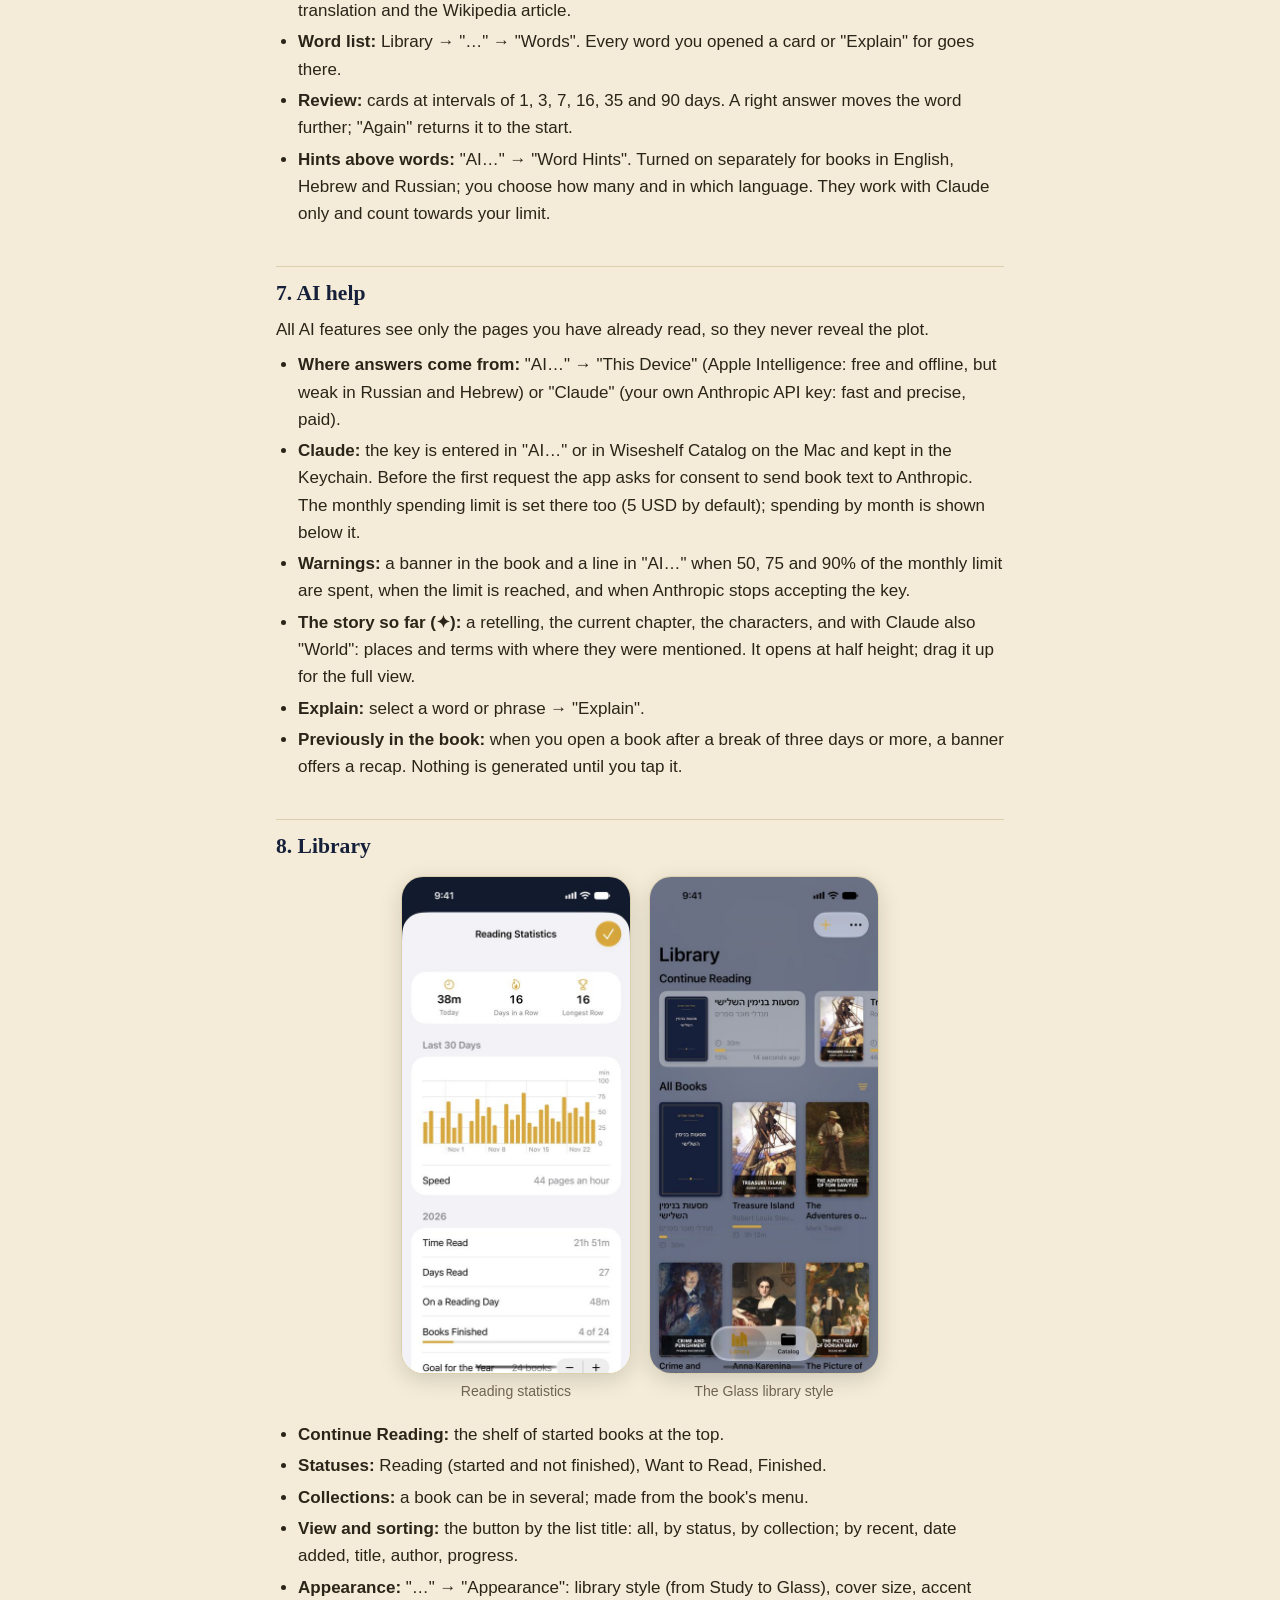
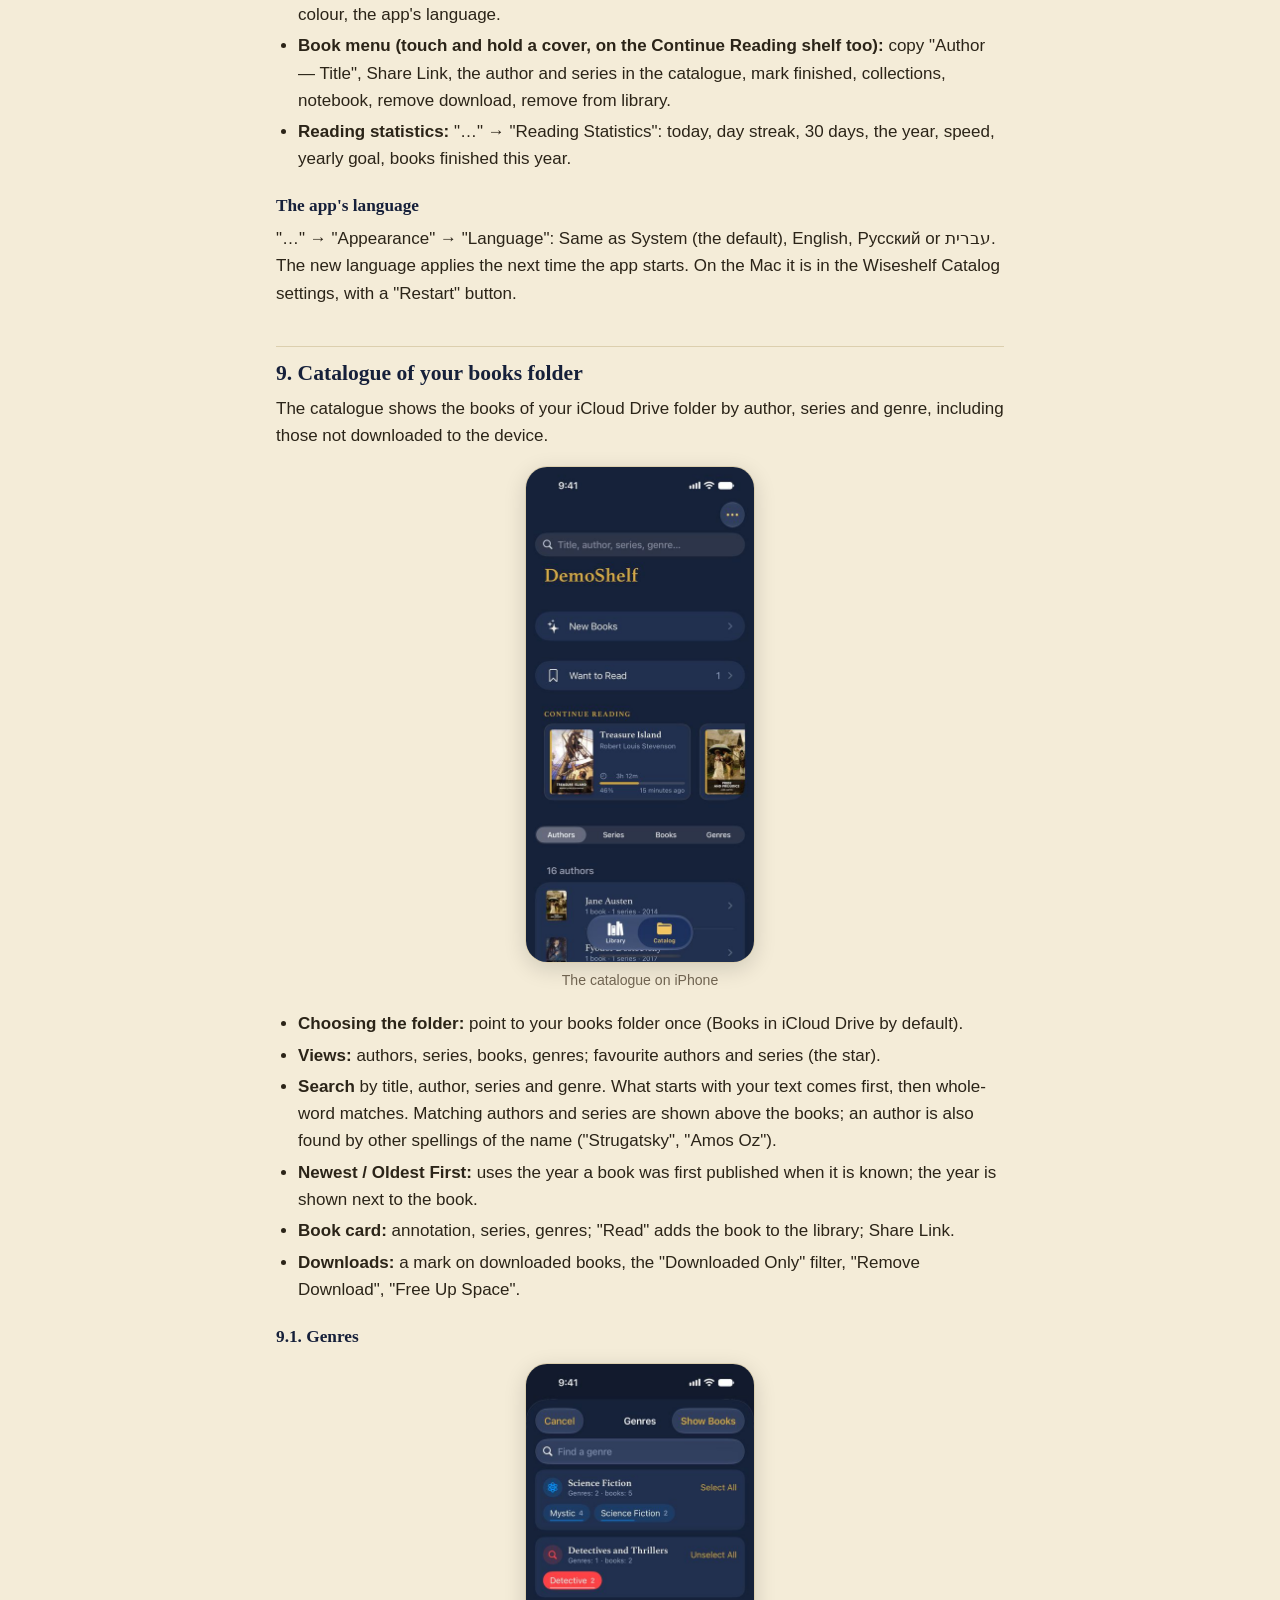
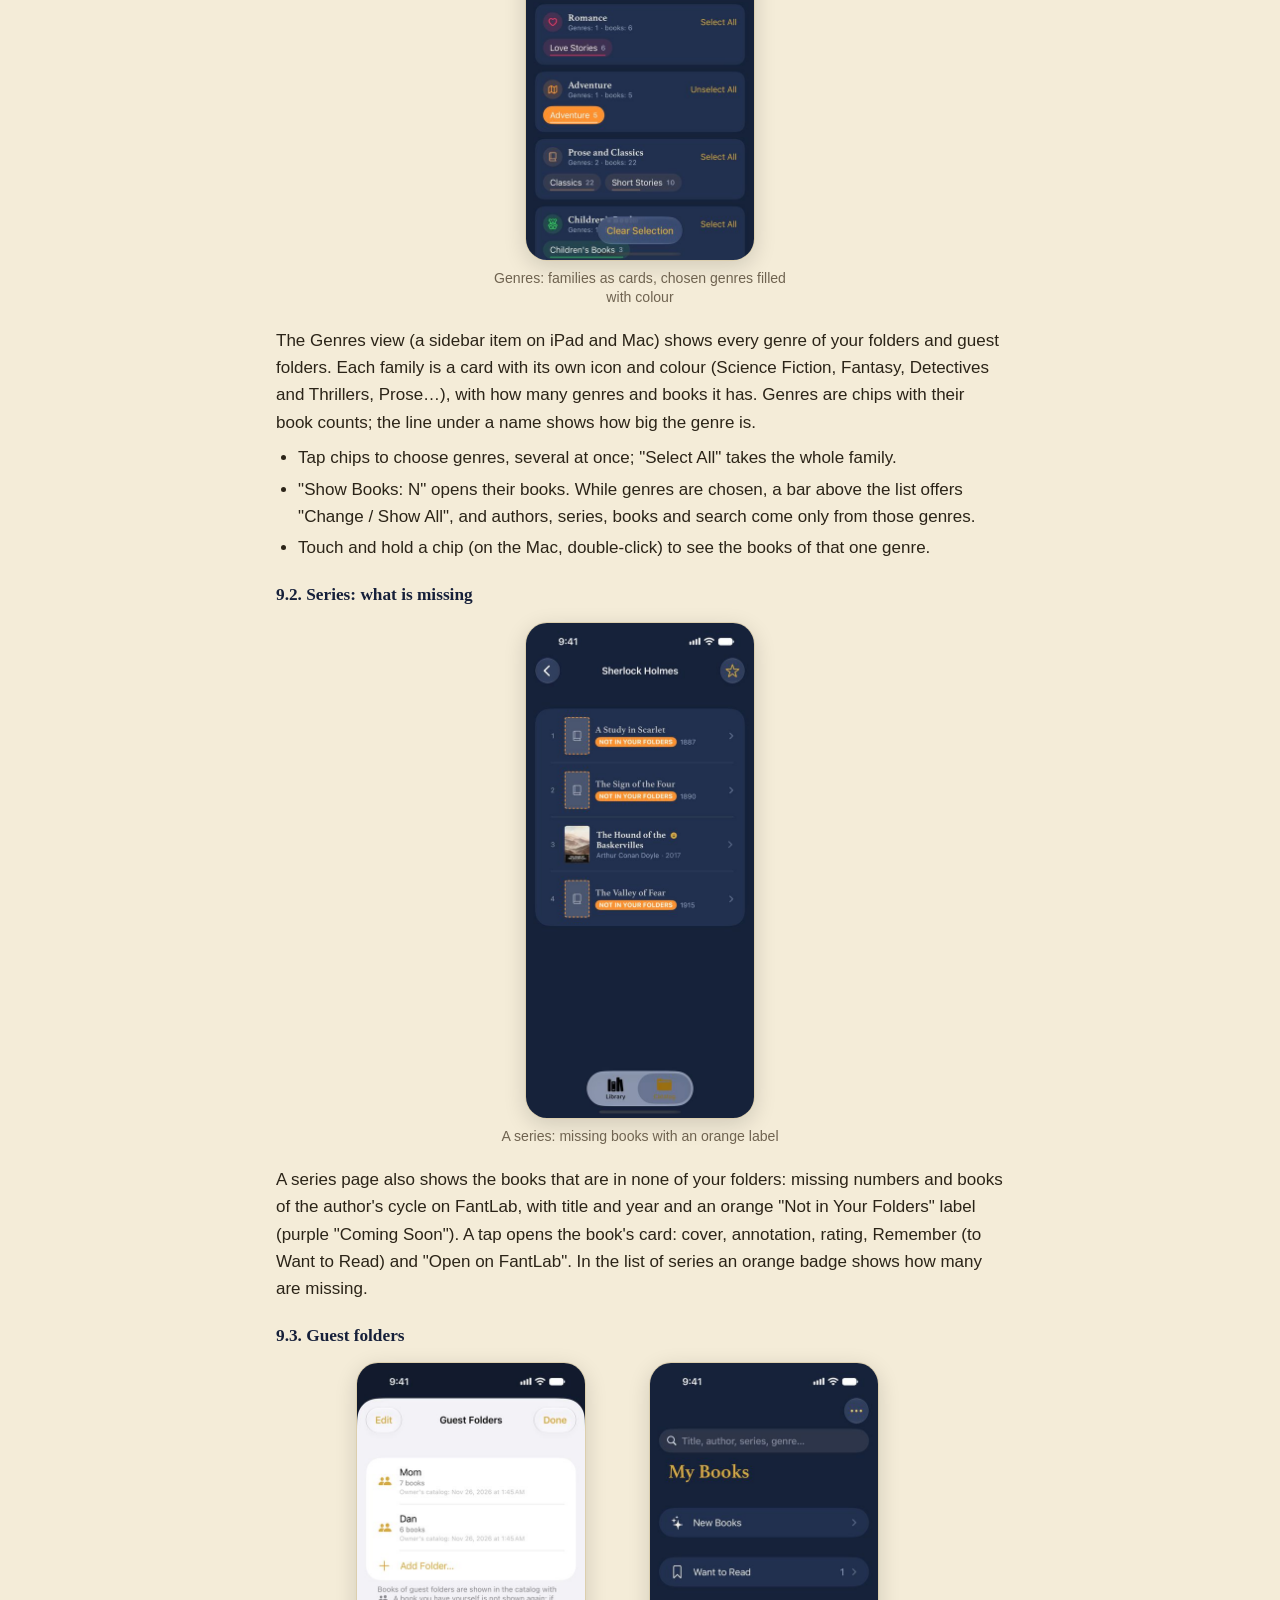
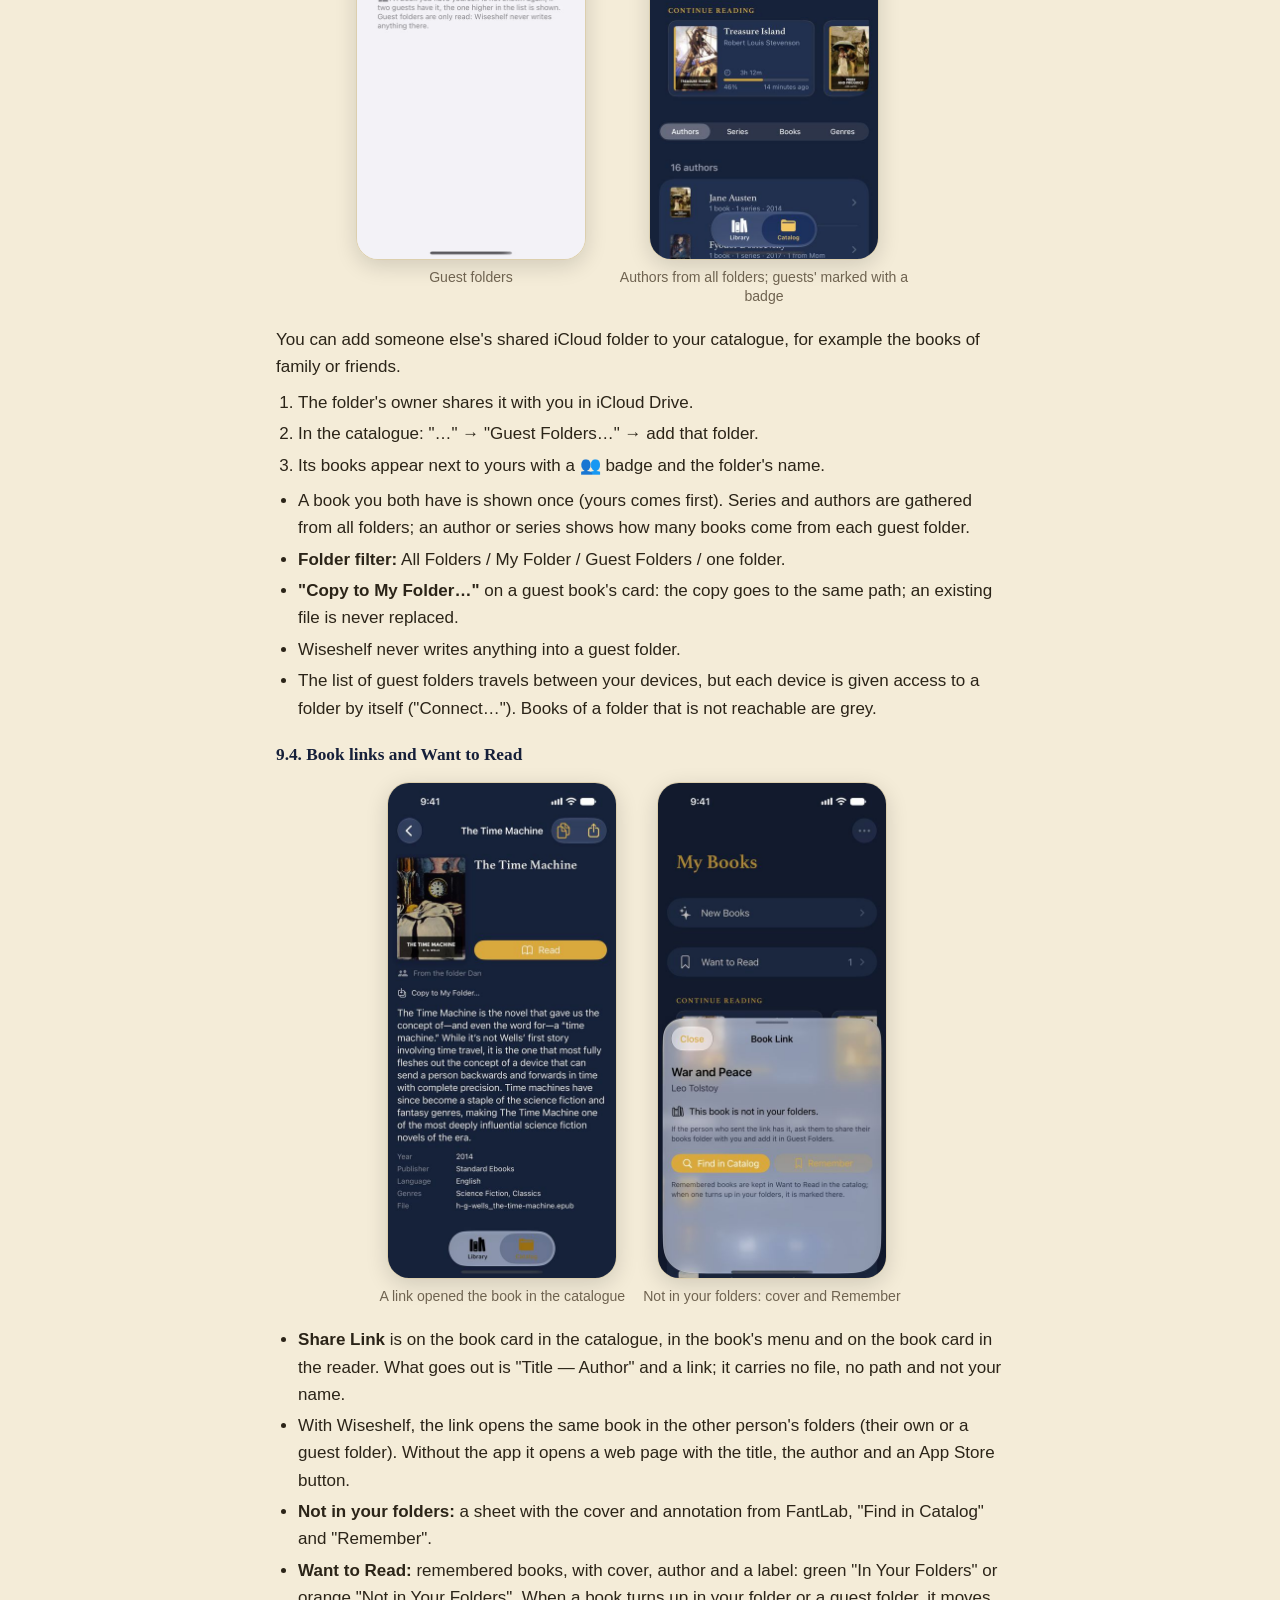
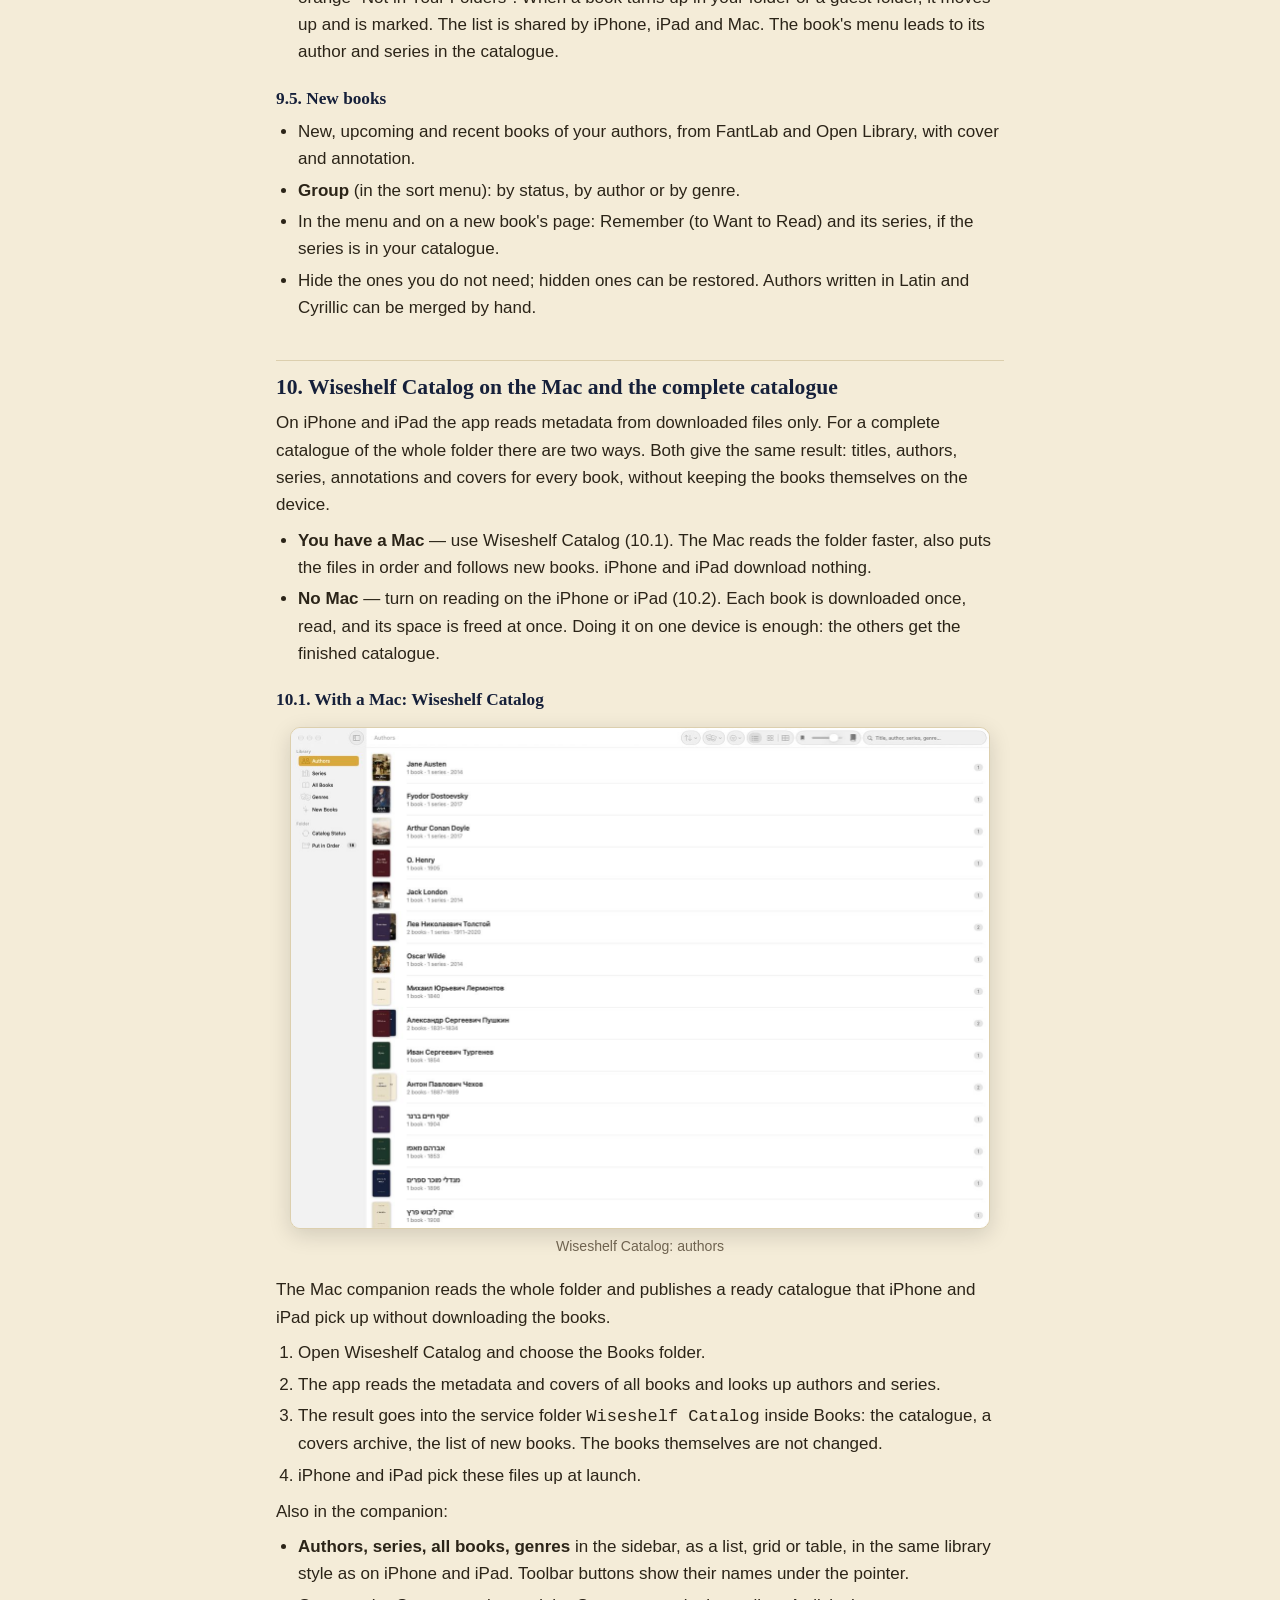
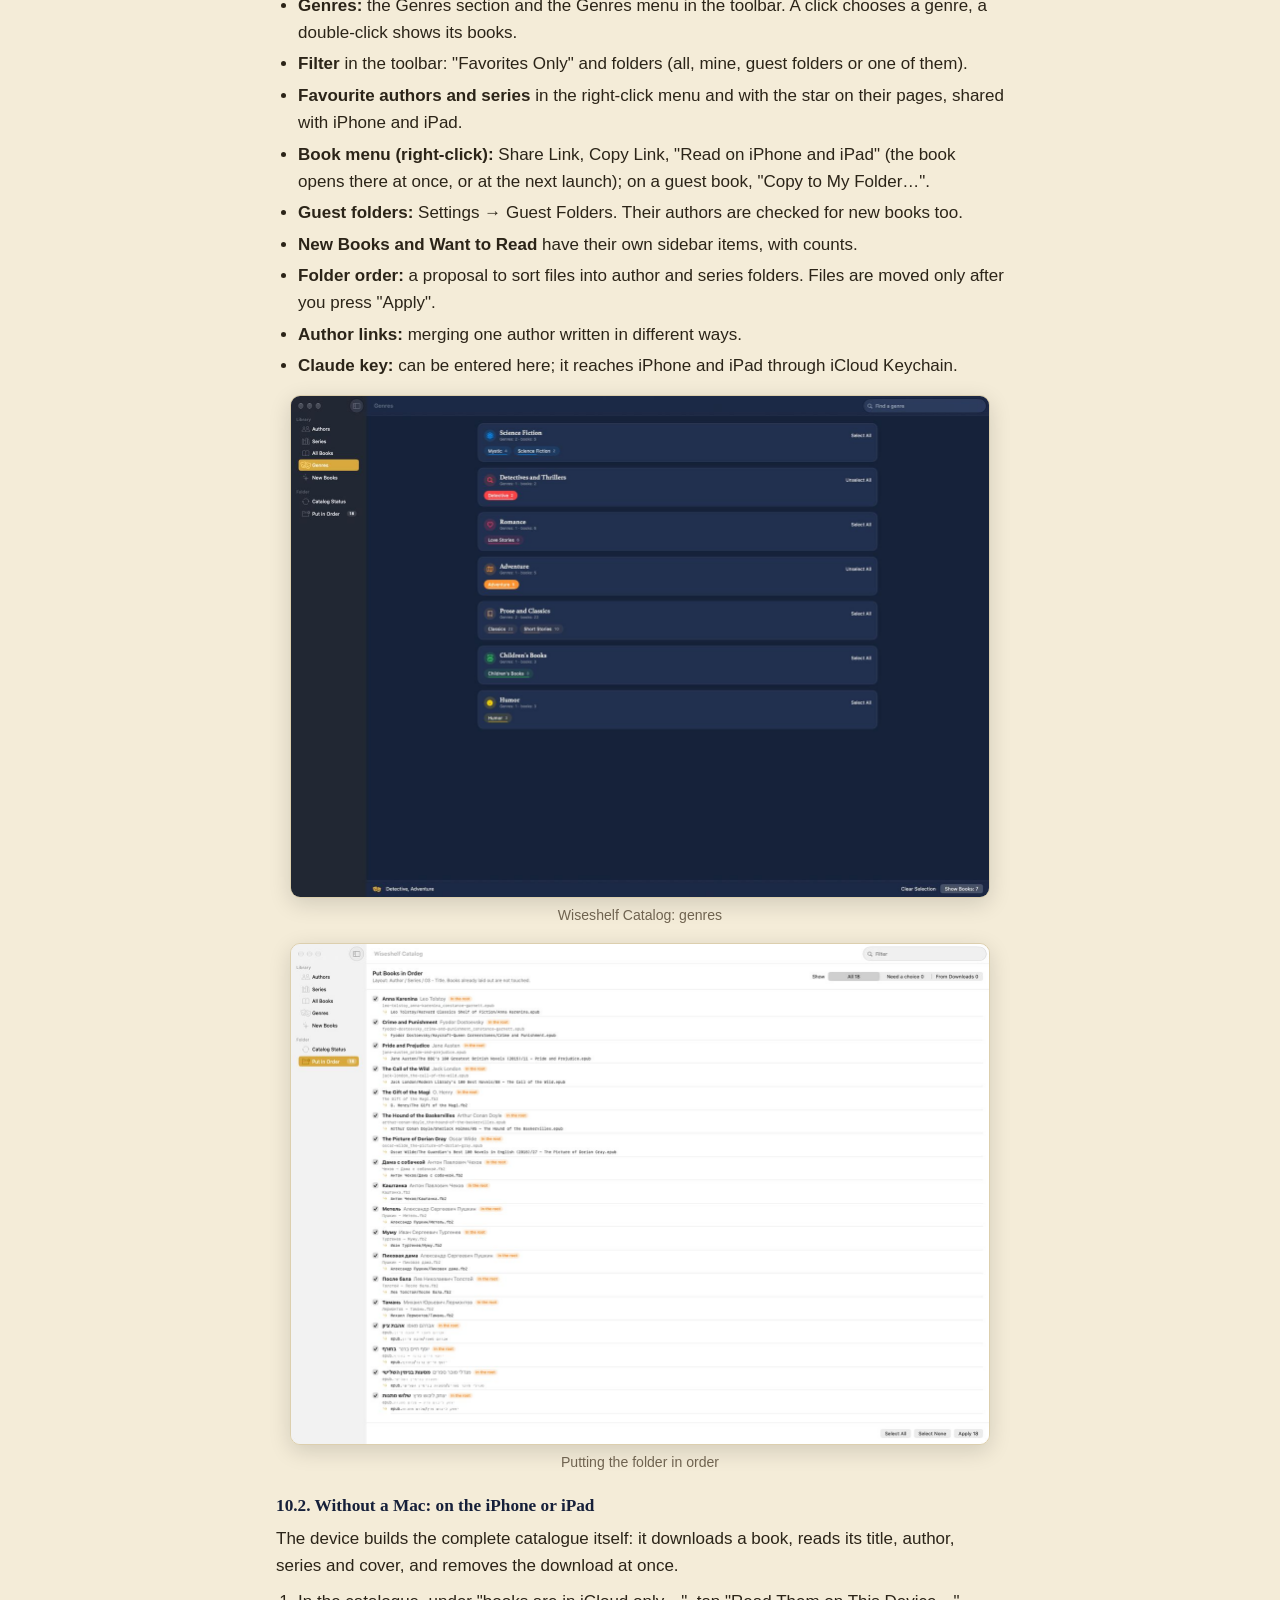
==== commit 6967c05e: "Guide: screenshots with captions; guest folders, book links, Want to Read, genres, missing series bo" ====
--- a/guide.html
+++ b/guide.html
@@ -17,17 +17,27 @@
 </div>
 <section lang="en" dir="ltr" data-title="Wiseshelf: User Guide">
 <h1>Wiseshelf: User Guide</h1>
-<div class="toc"><div><a href="#en1">1. Getting started</a></div><div><a href="#en2">2. Reading</a></div><div><a href="#en3">3. Reading settings (the "AA" button)</a></div><div><a href="#en4">4. Status rows</a></div><div><a href="#en5">5. Highlights, notes, notebook</a></div><div><a href="#en6">6. Words</a></div><div><a href="#en7">7. AI help</a></div><div><a href="#en8">8. Library</a></div><div><a href="#en9">9. Catalogue of your books folder</a></div><div><a href="#en10">10. Sync</a></div><div><a href="#en11">11. Privacy</a></div></div>
+<div class="toc"><div><a href="#en1">1. Getting started</a></div><div><a href="#en2">2. Reading</a></div><div><a href="#en3">3. Reading settings (the "Aa" button)</a></div><div><a href="#en4">4. Status rows</a></div><div><a href="#en5">5. Highlights, notes, notebook</a></div><div><a href="#en6">6. Words</a></div><div><a href="#en7">7. AI help</a></div><div><a href="#en8">8. Library</a></div><div><a href="#en9">9. Catalogue of your books folder</a></div><div><a href="#en10">10. Wiseshelf Catalog on the Mac and the complete catalogue</a></div><div><a href="#en11">11. Sync</a></div><div><a href="#en12">12. Privacy</a></div></div>
 <h2 id="en1">1. Getting started</h2>
 <p>Wiseshelf reads your own EPUB and FB2 files (including .fb2.zip). The app contains no books except four samples.</p>
+<div class="shots"><figure class="shot phone"><img src="img/en/phone-02-library.jpg" alt="The library: the Continue Reading shelf and all books" loading="lazy"><figcaption>The library: the Continue Reading shelf and all books</figcaption></figure></div>
 <ul>
 <li><strong>Sample books.</strong> On the empty library tap "Add Sample Books": Tom Sawyer and The Gift of the Magi in English, Kashtanka in Russian, The Travels of Benjamin the Third in Hebrew.</li>
 <li><strong>Your books.</strong> The "+" button in the library opens Files. Or the other way round: in Files or another app choose "Open in Wiseshelf". On iPad you can drag a file into the window.</li>
 <li><strong>iCloud folder.</strong> After an import the app offers to put a copy of the book into your Books folder in iCloud Drive (into the author's and series' folder). Existing files are never replaced.</li>
-</ul>
+<li><strong>What does this icon do?</strong> Touch and hold an icon in a toolbar: its name appears, and the icon does not act. On iPad with a mouse or trackpad the name shows when you point at it; on the Mac, under the pointer.</li>
+</ul>
+<h3>iPhone, iPad and Mac</h3>
+<ul>
+<li><strong>iPhone:</strong> two tabs at the bottom, Library and Catalog. The catalogue's views (Authors, Series, Books, Genres) are switched above the list.</li>
+<li><strong>iPad:</strong> a sidebar on the left, as on the Mac: Library, and under the folder's name Authors, Series, All Books, Genres, New Books and Want to Read. The button at the top of the sidebar hides it and brings it back. An open book takes the whole screen; the sidebar returns after it.</li>
+<li><strong>Mac:</strong> Wiseshelf Catalog, the companion for your books folder (section 10).</li>
+</ul>
+<div class="shots"><figure class="shot pad"><img src="img/en/pad-15-guest-authors.jpg" alt="iPad: the sidebar and the catalogue&#x27;s authors" loading="lazy"><figcaption>iPad: the sidebar and the catalogue's authors</figcaption></figure></div>
 <h2 id="en2">2. Reading</h2>
-<ul>
-<li><strong>Turning pages:</strong> tap the left or right edge, or swipe. A tap in the middle shows the toolbars.</li>
+<div class="shots"><figure class="shot phone"><img src="img/en/phone-01-reading.jpg" alt="A book page" loading="lazy"><figcaption>A book page</figcaption></figure></div>
+<ul>
+<li><strong>Turning pages:</strong> tap the left or right edge, or swipe. A tap in the middle shows the toolbars. Several quick taps in a row turn faster; on the back of a curling page the text shows through, as through paper.</li>
 <li><strong>Closing the book:</strong> the back button or a swipe down.</li>
 <li><strong>Brightness:</strong> swipe up and down along the left edge. Below the system minimum the page is dimmed further.</li>
 <li><strong>Rotation:</strong> on iPhone the screen is locked while reading; see "Lock Rotation" in the reading settings.</li>
@@ -36,10 +46,13 @@
 <li><strong>Go to page:</strong> through the progress bar at the bottom.</li>
 <li><strong>Footnotes</strong> open in a popup.</li>
 <li><strong>End of the book:</strong> after the last page you can rate the book, mark it finished and open the next book of the series.</li>
+<li><strong>Book card</strong> (tap the top status row): cover, author, chapter, progress, Share Link, the author and series in the catalogue.</li>
 </ul>
 <h3>Reading place on several devices</h3>
-<p>A book opens where you stopped most recently on any device. The previous place of this device stays under the "Back to where you were" banner. If another device moves ahead while the book is open, a banner offers to jump; the page itself never jumps.</p>
-<h2 id="en3">3. Reading settings (the "AA" button)</h2>
+<p>A book opens where you stopped most recently on any device. The previous place of this device stays under the "Back to Where You Were" banner. If another device moves ahead while the book is open, a banner offers to jump; the page itself never jumps.</p>
+<h2 id="en3">3. Reading settings (the "Aa" button)</h2>
+<div class="shots"><figure class="shot phone"><img src="img/en/phone-03-settings.jpg" alt="Reading settings over the page" loading="lazy"><figcaption>Reading settings over the page</figcaption></figure></div>
+<p>The sheet opens at half height and the book shows through it; drag it up to see everything and the text preview.</p>
 <ul>
 <li><strong>Presets:</strong> saved sets of theme, font and layout, shared by all your devices.</li>
 <li><strong>Themes:</strong> light, sepia, grey, dark, black, and your own.</li>
@@ -47,7 +60,7 @@
 <li>"New Theme" copies the current one. Your theme has a name, colours, a font and what lies under the text: a paper texture (Paper, Linen, Canvas) or your own picture, and its strength.</li>
 <li>The picture stays on this device only.</li>
 </ul>
-<li><strong>Automatic dark theme:</strong> by the system mode or by ambient light. The light mode judges darkness by the brightness that auto-brightness picks; the "Dark Below" threshold is adjustable and the current reading is shown next to it.</li>
+<li><strong>Automatic dark theme:</strong> with the system or by ambient light. The light mode judges darkness by the brightness that auto-brightness picks; the "Dark Below" threshold is adjustable and the current reading is shown next to it.</li>
 <li><strong>Font:</strong> size, weight, typeface. In the typeface list you can add your own font files (.ttf, .otf, .ttc). They stay on this device.</li>
 <li><strong>Layout:</strong> scroll or pages, page turn style (slide, curl, none), line spacing, margins, paragraph indent and spacing, word and letter spacing, justification, hyphenation.</li>
 <li><strong>Original formatting:</strong> keep the publisher's layout.</li>
@@ -61,11 +74,13 @@
 <li><strong>Style:</strong> off, Minimal, Classic, Progress Line, Bookish, Glass.</li>
 <li><strong>Screen edges (iPhone):</strong> the top row sits beside the Dynamic Island, the bottom row at the very edge.</li>
 <li><strong>What to show:</strong> clock, battery, percent of the book, page in the chapter and in the book, minutes to the end of the chapter, book and chapter titles.</li>
+<li><strong>Battery:</strong> the fill turns yellow below 50%, red below 20%, and green with a bolt while charging.</li>
 <li><strong>Reading timer:</strong> time since the book was opened, by the clock or in the bottom row.</li>
-<li><strong>Clock warns of an event:</strong> a set number of minutes before a calendar event the clock turns orange and pulses; a tap shows the event. This needs calendar access; the calendar is only read.</li>
-<li><strong>A tap on the top row</strong> opens the book card: cover, author, chapter, progress, reading time, time left.</li>
+<li><strong>Clock warns of an event:</strong> a set number of minutes before a calendar event the clock turns orange and pulses; a tap shows the event. This needs calendar access; the calendar is only read. Under the switch, "Next Event" shows what Wiseshelf sees in your calendar.</li>
+<li><strong>A tap on the top row</strong> opens the book card.</li>
 </ul>
 <h2 id="en5">5. Highlights, notes, notebook</h2>
+<div class="shots"><figure class="shot phone"><img src="img/en/phone-06-notebook.jpg" alt="A book&#x27;s notebook: highlights with notes" loading="lazy"><figcaption>A book's notebook: highlights with notes</figcaption></figure></div>
 <ul>
 <li>Select text and choose "Highlight" or "Note". Five colours; a highlight with a note is underlined.</li>
 <li>A tap on a highlight opens it: colour, note, copy, delete.</li>
@@ -74,6 +89,7 @@
 <li><strong>Export:</strong> Markdown, plain text, or copy the whole notebook.</li>
 </ul>
 <h2 id="en6">6. Words</h2>
+<div class="shots"><figure class="shot phone"><img src="img/en/phone-09-words.jpg" alt="The word list and review" loading="lazy"><figcaption>The word list and review</figcaption></figure></div>
 <ul>
 <li><strong>Word card:</strong> select a word → "Word Card". It shows the sentence, the system dictionary, translation and the Wikipedia article.</li>
 <li><strong>Word list:</strong> Library → "…" → "Words". Every word you opened a card or "Explain" for goes there.</li>
@@ -85,35 +101,84 @@
 <ul>
 <li><strong>Where answers come from:</strong> "AI…" → "This Device" (Apple Intelligence: free and offline, but weak in Russian and Hebrew) or "Claude" (your own Anthropic API key: fast and precise, paid).</li>
 <li><strong>Claude:</strong> the key is entered in "AI…" or in Wiseshelf Catalog on the Mac and kept in the Keychain. Before the first request the app asks for consent to send book text to Anthropic. The monthly spending limit is set there too (5 USD by default); spending by month is shown below it.</li>
-<li><strong>The story so far (✦):</strong> a retelling, the current chapter, the characters, and with Claude also "World": places and terms with where they were mentioned.</li>
+<li><strong>Warnings:</strong> a banner in the book and a line in "AI…" when 50, 75 and 90% of the monthly limit are spent, when the limit is reached, and when Anthropic stops accepting the key.</li>
+<li><strong>The story so far (✦):</strong> a retelling, the current chapter, the characters, and with Claude also "World": places and terms with where they were mentioned. It opens at half height; drag it up for the full view.</li>
 <li><strong>Explain:</strong> select a word or phrase → "Explain".</li>
 <li><strong>Previously in the book:</strong> when you open a book after a break of three days or more, a banner offers a recap. Nothing is generated until you tap it.</li>
 </ul>
 <h2 id="en8">8. Library</h2>
+<div class="shots"><figure class="shot phone"><img src="img/en/phone-07-statistics.jpg" alt="Reading statistics" loading="lazy"><figcaption>Reading statistics</figcaption></figure><figure class="shot phone"><img src="img/en/phone-14-library-glass.jpg" alt="The Glass library style" loading="lazy"><figcaption>The Glass library style</figcaption></figure></div>
 <ul>
 <li><strong>Continue Reading:</strong> the shelf of started books at the top.</li>
 <li><strong>Statuses:</strong> Reading (started and not finished), Want to Read, Finished.</li>
 <li><strong>Collections:</strong> a book can be in several; made from the book's menu.</li>
 <li><strong>View and sorting:</strong> the button by the list title: all, by status, by collection; by recent, date added, title, author, progress.</li>
-<li><strong>Appearance:</strong> "…" → "Appearance": library style, cover size, accent colour.</li>
-<li><strong>Book menu (long press):</strong> copy "Author — Title", mark finished, collections, notebook, remove download, remove from library.</li>
+<li><strong>Appearance:</strong> "…" → "Appearance": library style (from Study to Glass), cover size, accent colour, the app's language.</li>
+<li><strong>Book menu (touch and hold a cover, on the Continue Reading shelf too):</strong> copy "Author — Title", Share Link, the author and series in the catalogue, mark finished, collections, notebook, remove download, remove from library.</li>
 <li><strong>Reading statistics:</strong> "…" → "Reading Statistics": today, day streak, 30 days, the year, speed, yearly goal, books finished this year.</li>
 </ul>
+<h3>The app's language</h3>
+<p>"…" → "Appearance" → "Language": Same as System (the default), English, Русский or עברית. The new language applies the next time the app starts. On the Mac it is in the Wiseshelf Catalog settings, with a "Restart" button.</p>
 <h2 id="en9">9. Catalogue of your books folder</h2>
-<p>The Catalogue tab shows the books of your iCloud Drive folder by author and series, including those not downloaded to the device.</p>
+<p>The catalogue shows the books of your iCloud Drive folder by author, series and genre, including those not downloaded to the device.</p>
+<div class="shots"><figure class="shot phone"><img src="img/en/phone-08-catalog.jpg" alt="The catalogue on iPhone" loading="lazy"><figcaption>The catalogue on iPhone</figcaption></figure></div>
 <ul>
 <li><strong>Choosing the folder:</strong> point to your books folder once (Books in iCloud Drive by default).</li>
-<li><strong>Modes:</strong> authors, series, books; search across all fields; favourite authors.</li>
-<li><strong>Book card:</strong> annotation, series, genres; "Read" adds the book to the library.</li>
+<li><strong>Views:</strong> authors, series, books, genres; favourite authors and series (the star).</li>
+<li><strong>Search</strong> by title, author, series and genre. What starts with your text comes first, then whole-word matches. Matching authors and series are shown above the books; an author is also found by other spellings of the name ("Strugatsky", "Amos Oz").</li>
+<li><strong>Newest / Oldest First:</strong> uses the year a book was first published when it is known; the year is shown next to the book.</li>
+<li><strong>Book card:</strong> annotation, series, genres; "Read" adds the book to the library; Share Link.</li>
 <li><strong>Downloads:</strong> a mark on downloaded books, the "Downloaded Only" filter, "Remove Download", "Free Up Space".</li>
-<li><strong>New books:</strong> new and upcoming books of your authors, from FantLab and Open Library. Hide the ones you do not need; hidden ones can be restored. Authors written in Latin and Cyrillic can be merged by hand.</li>
-</ul>
-<p>The app reads metadata from downloaded files only. For a complete catalogue of the whole folder there are two ways. Both give the same result: titles, authors, series, annotations and covers for every book, without keeping the books themselves on the device.</p>
-<ul>
-<li><strong>You have a Mac</strong> — use Wiseshelf Catalog (9.1). The Mac reads the folder faster, also puts the files in order and follows new books. iPhone and iPad download nothing.</li>
-<li><strong>No Mac</strong> — turn on reading on the iPhone or iPad (9.2). Each book is downloaded once, read, and its space is freed at once. Doing it on one device is enough: the others get the finished catalogue.</li>
-</ul>
-<h3>9.1. With a Mac: Wiseshelf Catalog</h3>
+</ul>
+<h3>9.1. Genres</h3>
+<div class="shots"><figure class="shot phone"><img src="img/en/phone-22-genres.jpg" alt="Genres: families as cards, chosen genres filled with colour" loading="lazy"><figcaption>Genres: families as cards, chosen genres filled with colour</figcaption></figure></div>
+<p>The Genres view (a sidebar item on iPad and Mac) shows every genre of your folders and guest folders. Each family is a card with its own icon and colour (Science Fiction, Fantasy, Detectives and Thrillers, Prose…), with how many genres and books it has. Genres are chips with their book counts; the line under a name shows how big the genre is.</p>
+<ul>
+<li>Tap chips to choose genres, several at once; "Select All" takes the whole family.</li>
+<li>"Show Books: N" opens their books. While genres are chosen, a bar above the list offers "Change / Show All", and authors, series, books and search come only from those genres.</li>
+<li>Touch and hold a chip (on the Mac, double-click) to see the books of that one genre.</li>
+</ul>
+<h3>9.2. Series: what is missing</h3>
+<div class="shots"><figure class="shot phone"><img src="img/en/phone-24-series-missing.jpg" alt="A series: missing books with an orange label" loading="lazy"><figcaption>A series: missing books with an orange label</figcaption></figure></div>
+<p>A series page also shows the books that are in none of your folders: missing numbers and books of the author's cycle on FantLab, with title and year and an orange "Not in Your Folders" label (purple "Coming Soon"). A tap opens the book's card: cover, annotation, rating, Remember (to Want to Read) and "Open on FantLab". In the list of series an orange badge shows how many are missing.</p>
+<h3>9.3. Guest folders</h3>
+<div class="shots"><figure class="shot phone"><img src="img/en/phone-17-guest-folders.jpg" alt="Guest folders" loading="lazy"><figcaption>Guest folders</figcaption></figure><figure class="shot phone"><img src="img/en/phone-15-guest-authors.jpg" alt="Authors from all folders; guests&#x27; marked with a badge" loading="lazy"><figcaption>Authors from all folders; guests' marked with a badge</figcaption></figure></div>
+<p>You can add someone else's shared iCloud folder to your catalogue, for example the books of family or friends.</p>
+<ol>
+<li>The folder's owner shares it with you in iCloud Drive.</li>
+<li>In the catalogue: "…" → "Guest Folders…" → add that folder.</li>
+<li>Its books appear next to yours with a 👥 badge and the folder's name.</li>
+</ol>
+<ul>
+<li>A book you both have is shown once (yours comes first). Series and authors are gathered from all folders; an author or series shows how many books come from each guest folder.</li>
+<li><strong>Folder filter:</strong> All Folders / My Folder / Guest Folders / one folder.</li>
+<li><strong>"Copy to My Folder…"</strong> on a guest book's card: the copy goes to the same path; an existing file is never replaced.</li>
+<li>Wiseshelf never writes anything into a guest folder.</li>
+<li>The list of guest folders travels between your devices, but each device is given access to a folder by itself ("Connect…"). Books of a folder that is not reachable are grey.</li>
+</ul>
+<h3>9.4. Book links and Want to Read</h3>
+<div class="shots"><figure class="shot phone"><img src="img/en/phone-21-link-found.jpg" alt="A link opened the book in the catalogue" loading="lazy"><figcaption>A link opened the book in the catalogue</figcaption></figure><figure class="shot phone"><img src="img/en/phone-20-link-missing.jpg" alt="Not in your folders: cover and Remember" loading="lazy"><figcaption>Not in your folders: cover and Remember</figcaption></figure></div>
+<ul>
+<li><strong>Share Link</strong> is on the book card in the catalogue, in the book's menu and on the book card in the reader. What goes out is "Title — Author" and a link; it carries no file, no path and not your name.</li>
+<li>With Wiseshelf, the link opens the same book in the other person's folders (their own or a guest folder). Without the app it opens a web page with the title, the author and an App Store button.</li>
+<li><strong>Not in your folders:</strong> a sheet with the cover and annotation from FantLab, "Find in Catalog" and "Remember".</li>
+<li><strong>Want to Read:</strong> remembered books, with cover, author and a label: green "In Your Folders" or orange "Not in Your Folders". When a book turns up in your folder or a guest folder, it moves up and is marked. The list is shared by iPhone, iPad and Mac. The book's menu leads to its author and series in the catalogue.</li>
+</ul>
+<h3>9.5. New books</h3>
+<ul>
+<li>New, upcoming and recent books of your authors, from FantLab and Open Library, with cover and annotation.</li>
+<li><strong>Group</strong> (in the sort menu): by status, by author or by genre.</li>
+<li>In the menu and on a new book's page: Remember (to Want to Read) and its series, if the series is in your catalogue.</li>
+<li>Hide the ones you do not need; hidden ones can be restored. Authors written in Latin and Cyrillic can be merged by hand.</li>
+</ul>
+<h2 id="en10">10. Wiseshelf Catalog on the Mac and the complete catalogue</h2>
+<p>On iPhone and iPad the app reads metadata from downloaded files only. For a complete catalogue of the whole folder there are two ways. Both give the same result: titles, authors, series, annotations and covers for every book, without keeping the books themselves on the device.</p>
+<ul>
+<li><strong>You have a Mac</strong> — use Wiseshelf Catalog (10.1). The Mac reads the folder faster, also puts the files in order and follows new books. iPhone and iPad download nothing.</li>
+<li><strong>No Mac</strong> — turn on reading on the iPhone or iPad (10.2). Each book is downloaded once, read, and its space is freed at once. Doing it on one device is enough: the others get the finished catalogue.</li>
+</ul>
+<h3>10.1. With a Mac: Wiseshelf Catalog</h3>
+<div class="shots"><figure class="shot mac"><img src="img/en/mac-01-authors.jpg" alt="Wiseshelf Catalog: authors" loading="lazy"><figcaption>Wiseshelf Catalog: authors</figcaption></figure></div>
 <p>The Mac companion reads the whole folder and publishes a ready catalogue that iPhone and iPad pick up without downloading the books.</p>
 <ol>
 <li>Open Wiseshelf Catalog and choose the Books folder.</li>
@@ -123,15 +188,22 @@
 </ol>
 <p>Also in the companion:</p>
 <ul>
+<li><strong>Authors, series, all books, genres</strong> in the sidebar, as a list, grid or table, in the same library style as on iPhone and iPad. Toolbar buttons show their names under the pointer.</li>
+<li><strong>Genres:</strong> the Genres section and the Genres menu in the toolbar. A click chooses a genre, a double-click shows its books.</li>
+<li><strong>Filter</strong> in the toolbar: "Favorites Only" and folders (all, mine, guest folders or one of them).</li>
+<li><strong>Favourite authors and series</strong> in the right-click menu and with the star on their pages, shared with iPhone and iPad.</li>
+<li><strong>Book menu (right-click):</strong> Share Link, Copy Link, "Read on iPhone and iPad" (the book opens there at once, or at the next launch); on a guest book, "Copy to My Folder…".</li>
+<li><strong>Guest folders:</strong> Settings → Guest Folders. Their authors are checked for new books too.</li>
+<li><strong>New Books and Want to Read</strong> have their own sidebar items, with counts.</li>
 <li><strong>Folder order:</strong> a proposal to sort files into author and series folders. Files are moved only after you press "Apply".</li>
-<li><strong>New books:</strong> a check for new books of your authors.</li>
 <li><strong>Author links:</strong> merging one author written in different ways.</li>
 <li><strong>Claude key:</strong> can be entered here; it reaches iPhone and iPad through iCloud Keychain.</li>
 </ul>
-<h3>9.2. Without a Mac: on the iPhone or iPad</h3>
+<div class="shots"><figure class="shot mac"><img src="img/en/mac-08-genres.jpg" alt="Wiseshelf Catalog: genres" loading="lazy"><figcaption>Wiseshelf Catalog: genres</figcaption></figure><figure class="shot mac"><img src="img/en/mac-05-organize.jpg" alt="Putting the folder in order" loading="lazy"><figcaption>Putting the folder in order</figcaption></figure></div>
+<h3>10.2. Without a Mac: on the iPhone or iPad</h3>
 <p>The device builds the complete catalogue itself: it downloads a book, reads its title, author, series and cover, and removes the download at once.</p>
 <ol>
-<li>In the Catalogue tab, under "books are in iCloud only…", tap "Read Them on This Device…".</li>
+<li>In the catalogue, under "books are in iCloud only…", tap "Read Them on This Device…".</li>
 <li>The screen shows how many books and how much data will be downloaded. Tap "Start".</li>
 <li>The work continues while Wiseshelf is open; at night on the charger iOS gives it more time. Progress and pause are in the catalogue.</li>
 </ol>
@@ -141,7 +213,7 @@
 <li>It never starts on its own. After you agree, new books of the folder are read the same way without asking again; "Turn Off" stops that.</li>
 <li>The finished catalogue is saved into the <code>Wiseshelf Catalog</code> folder inside your books folder, and your other devices get it without downloading the books. A catalogue made on the Mac is never replaced.</li>
 </ul>
-<h3>9.3. How the two ways work together</h3>
+<h3>10.3. How the two ways work together</h3>
 <ul>
 <li>The catalogue lives in the service folder <code>Wiseshelf Catalog</code> inside your books folder. All your devices read it at launch.</li>
 <li>A catalogue made on the Mac takes priority: iPhone and iPad never replace it. If a Mac appears later, it starts from the finished catalogue and reads only what is missing.</li>
@@ -149,31 +221,41 @@
 <li>A book nobody has read yet is still shown in the catalogue, by its file name and folders (author, series, number, title). You can open and read it.</li>
 <li>Neither way changes the books themselves. Moving files between folders exists on the Mac only, and only after you press "Apply".</li>
 </ul>
-<h2 id="en10">10. Sync</h2>
+<h2 id="en11">11. Sync</h2>
 <p>Through your iCloud, with no Wiseshelf account:</p>
 <ul>
 <li>reading place, bookmarks, highlights and notes, statuses and collections, reading time;</li>
-<li>reading settings (between devices of the same kind), presets, appearance, favourite authors;</li>
-<li>hidden new books and author links, the word list, the statistics journal, the yearly goal, AI spending and limit;</li>
+<li>reading settings (between devices of the same kind), presets, appearance, favourite authors and series;</li>
+<li>Want to Read, the list of guest folders, hidden new books and author links, the word list, the statistics journal, the yearly goal, AI spending and limit;</li>
 <li>the Claude key, through iCloud Keychain.</li>
 </ul>
-<p>Not synced: font files, theme pictures, the Claude consent (asked on each device).</p>
-<h2 id="en11">11. Privacy</h2>
-<p>Wiseshelf has no server of its own, no advertising and no tracking. Only these go over the network: author names and book titles (FantLab, Wikipedia, Open Library), a word for its Wikipedia article and, if you chose Claude, the text of the pages you have read, to Anthropic. See the privacy policy for details.</p>
+<p>Not synced: font files, theme pictures, access to guest folders (given on each device), the Claude consent (asked on each device).</p>
+<h2 id="en12">12. Privacy</h2>
+<p>Wiseshelf has no server of its own, no advertising and no tracking. Only these go over the network: author names and book titles (FantLab, Wikipedia, Open Library), a word for its Wikipedia article and, if you chose Claude, the text of the pages you have read, to Anthropic. A book link carries only the title and the author. The app never writes into guest folders. See the privacy policy for details.</p>
 </section>
 <section lang="ru" dir="ltr" data-title="Wiseshelf: руководство">
 <h1>Wiseshelf: руководство</h1>
-<div class="toc"><div><a href="#ru1">1. С чего начать</a></div><div><a href="#ru2">2. Чтение</a></div><div><a href="#ru3">3. Настройки чтения (кнопка «AA»)</a></div><div><a href="#ru4">4. Строка состояния</a></div><div><a href="#ru5">5. Выделения, заметки, блокнот</a></div><div><a href="#ru6">6. Слова</a></div><div><a href="#ru7">7. Помощь AI</a></div><div><a href="#ru8">8. Библиотека</a></div><div><a href="#ru9">9. Каталог папки с книгами</a></div><div><a href="#ru10">10. Синхронизация</a></div><div><a href="#ru11">11. Приватность</a></div></div>
+<div class="toc"><div><a href="#ru1">1. С чего начать</a></div><div><a href="#ru2">2. Чтение</a></div><div><a href="#ru3">3. Настройки чтения (кнопка «Aa»)</a></div><div><a href="#ru4">4. Строка состояния</a></div><div><a href="#ru5">5. Выделения, заметки, блокнот</a></div><div><a href="#ru6">6. Слова</a></div><div><a href="#ru7">7. Помощь AI</a></div><div><a href="#ru8">8. Библиотека</a></div><div><a href="#ru9">9. Каталог папки с книгами</a></div><div><a href="#ru10">10. Wiseshelf Catalog на Mac и полный каталог</a></div><div><a href="#ru11">11. Синхронизация</a></div><div><a href="#ru12">12. Приватность</a></div></div>
 <h2 id="ru1">1. С чего начать</h2>
 <p>Wiseshelf читает ваши собственные файлы EPUB и FB2 (в том числе .fb2.zip). Книг в приложении нет, кроме четырёх пробных.</p>
+<div class="shots"><figure class="shot phone"><img src="img/ru/phone-02-library.jpg" alt="Библиотека: полка «Продолжить чтение» и все книги" loading="lazy"><figcaption>Библиотека: полка «Продолжить чтение» и все книги</figcaption></figure></div>
 <ul>
 <li><strong>Пробные книги.</strong> На пустой библиотеке нажмите «Добавить пробные книги»: «Том Сойер» и «Дары волхвов» на английском, «Каштанка» на русском, «Путешествия Вениамина Третьего» на иврите.</li>
 <li><strong>Свои книги.</strong> Кнопка «+» в библиотеке открывает «Файлы». Можно и наоборот: в «Файлах» или в другом приложении выбрать «Открыть в Wiseshelf». На iPad файл можно перетащить в окно.</li>
 <li><strong>Папка в iCloud.</strong> После импорта приложение предлагает положить копию книги в вашу папку Books в iCloud Drive (в папку автора и серии). Существующие файлы не заменяются.</li>
-</ul>
+<li><strong>Что делает значок?</strong> Подержите палец на значке в панели — появится его название, а сам значок не сработает. На iPad с мышью или трекпадом название показывается при наведении, на Mac — под курсором.</li>
+</ul>
+<h3>iPhone, iPad и Mac</h3>
+<ul>
+<li><strong>iPhone:</strong> внизу две вкладки — «Библиотека» и «Каталог». Режимы каталога (Авторы, Серии, Книги, Жанры) — переключателем над списком.</li>
+<li><strong>iPad:</strong> слева боковая панель, как на Mac: «Библиотека», а под именем папки — «Авторы», «Серии», «Все книги», «Жанры», «Новинки» и «Хочу прочитать». Кнопка вверху панели прячет её и возвращает. Открытая книга занимает весь экран, после неё панель возвращается.</li>
+<li><strong>Mac:</strong> Wiseshelf Catalog — компаньон для папки с книгами (раздел 10).</li>
+</ul>
+<div class="shots"><figure class="shot pad"><img src="img/ru/pad-15-guest-authors.jpg" alt="iPad: боковая панель и авторы каталога" loading="lazy"><figcaption>iPad: боковая панель и авторы каталога</figcaption></figure></div>
 <h2 id="ru2">2. Чтение</h2>
-<ul>
-<li><strong>Листание:</strong> касание левого или правого края либо свайп. Касание середины показывает панели.</li>
+<div class="shots"><figure class="shot phone"><img src="img/ru/phone-01-reading.jpg" alt="Страница книги" loading="lazy"><figcaption>Страница книги</figcaption></figure></div>
+<ul>
+<li><strong>Листание:</strong> касание левого или правого края либо свайп. Касание середины показывает панели. Несколько быстрых касаний подряд листают быстрее; на обороте загибающейся страницы проступает текст, как сквозь бумагу.</li>
 <li><strong>Закрыть книгу:</strong> кнопка «назад» или свайп вниз.</li>
 <li><strong>Яркость:</strong> свайп вверх и вниз вдоль левого края. Ниже системного минимума страница затемняется дополнительно.</li>
 <li><strong>Поворот:</strong> на iPhone экран в книге закреплён; переключатель «Закрепить поворот» в настройках чтения.</li>
@@ -182,10 +264,13 @@
 <li><strong>Перейти на страницу:</strong> через полосу прогресса внизу.</li>
 <li><strong>Сноски</strong> открываются во всплывающем окне.</li>
 <li><strong>Конец книги:</strong> после последней страницы — оценка, отметка «Прочитано» и следующая книга серии.</li>
+<li><strong>Карточка книги</strong> (касание верхней строки состояния): обложка, автор, глава, прогресс, «Поделиться ссылкой», переход к автору и серии в каталоге.</li>
 </ul>
 <h3>Место чтения на нескольких устройствах</h3>
 <p>Книга открывается там, где вы остановились позже всего на любом устройстве. Прежнее место этого устройства остаётся под плашкой «Вернуться туда, где были». Если другое устройство ушло дальше, пока книга открыта, появится плашка с предложением перейти; сама страница не прыгает.</p>
-<h2 id="ru3">3. Настройки чтения (кнопка «AA»)</h2>
+<h2 id="ru3">3. Настройки чтения (кнопка «Aa»)</h2>
+<div class="shots"><figure class="shot phone"><img src="img/ru/phone-03-settings.jpg" alt="Настройки чтения поверх страницы" loading="lazy"><figcaption>Настройки чтения поверх страницы</figcaption></figure></div>
+<p>Лист открывается на половину экрана, и книгу видно сквозь него; потяните вверх, чтобы видеть всё и предпросмотр текста.</p>
 <ul>
 <li><strong>Пресеты:</strong> сохранённые наборы «тема + шрифт + вёрстка». Общие для всех ваших устройств.</li>
 <li><strong>Темы:</strong> светлая, сепия, серая, тёмная, чёрная и ваши собственные.</li>
@@ -193,7 +278,7 @@
 <li>«Новая тема» копирует текущую. В своей теме задаются название, цвета, шрифт и то, что под текстом: бумажная текстура («Бумага», «Лён», «Холст») или ваша картинка, плюс её сила.</li>
 <li>Картинка хранится только на этом устройстве.</li>
 </ul>
-<li><strong>Автоматическая тёмная тема:</strong> по системному режиму или по освещению. Режим «по освещению» судит о темноте по яркости, которую выбирает автояркость; порог «Темно ниже» настраивается, рядом показано текущее значение.</li>
+<li><strong>Автоматическая тёмная тема:</strong> вместе с системой или по освещению. Режим «по освещению» судит о темноте по яркости, которую выбирает автояркость; порог «Темно ниже» настраивается, рядом показано текущее значение.</li>
 <li><strong>Шрифт:</strong> размер, насыщенность, гарнитура. В списке гарнитур можно добавить свои файлы шрифтов (.ttf, .otf, .ttc). Они остаются на этом устройстве.</li>
 <li><strong>Вёрстка:</strong> прокрутка или страницы, вид перелистывания (сдвиг, загиб, без анимации), межстрочный интервал, поля, абзацный отступ и интервал, расстояние между словами и буквами, выключка, переносы.</li>
 <li><strong>Оригинальное форматирование:</strong> оставить вёрстку издателя.</li>
@@ -207,11 +292,13 @@
 <li><strong>Стиль:</strong> выключена, Minimal, Classic, Progress Line, Bookish, Glass.</li>
 <li><strong>Края экрана (iPhone):</strong> верхняя строка встаёт по бокам от Dynamic Island, нижняя у самого края.</li>
 <li><strong>Что показывать:</strong> часы, батарея, процент книги, страница в главе и в книге, минуты до конца главы, название книги и главы.</li>
+<li><strong>Батарея:</strong> заливка желтеет ниже 50 %, краснеет ниже 20 % и становится зелёной с молнией на зарядке.</li>
 <li><strong>Таймер чтения:</strong> время с момента открытия книги, у часов или в нижней строке.</li>
-<li><strong>Часы предупреждают о событии:</strong> за заданное число минут до события календаря часы становятся оранжевыми и пульсируют; касание показывает событие. Нужен доступ к календарю, он только читается.</li>
-<li><strong>Касание верхней строки</strong> открывает карточку книги: обложка, автор, глава, прогресс, время чтения, сколько осталось.</li>
+<li><strong>Часы предупреждают о событии:</strong> за заданное число минут до события календаря часы становятся оранжевыми и пульсируют; касание показывает событие. Нужен доступ к календарю, он только читается. Под переключателем видно «Ближайшее событие» — то, что Wiseshelf видит в календаре.</li>
+<li><strong>Касание верхней строки</strong> открывает карточку книги.</li>
 </ul>
 <h2 id="ru5">5. Выделения, заметки, блокнот</h2>
+<div class="shots"><figure class="shot phone"><img src="img/ru/phone-06-notebook.jpg" alt="Блокнот книги: выделения с заметками" loading="lazy"><figcaption>Блокнот книги: выделения с заметками</figcaption></figure></div>
 <ul>
 <li>Выделите текст и выберите «Выделить» или «Заметка». Пять цветов; выделение с заметкой подчёркнуто.</li>
 <li>Касание выделения открывает его: цвет, заметка, копирование, удаление.</li>
@@ -220,6 +307,7 @@
 <li><strong>Экспорт:</strong> Markdown, текст или копирование всего блокнота.</li>
 </ul>
 <h2 id="ru6">6. Слова</h2>
+<div class="shots"><figure class="shot phone"><img src="img/ru/phone-09-words.jpg" alt="Список слов и повторение" loading="lazy"><figcaption>Список слов и повторение</figcaption></figure></div>
 <ul>
 <li><strong>Карточка слова:</strong> выделите слово → «Карточка слова». В ней предложение, системный словарь, перевод и статья Википедии.</li>
 <li><strong>Список слов:</strong> библиотека → «…» → «Слова». Туда попадает каждое слово, для которого открывали карточку или «Объяснить».</li>
@@ -231,35 +319,84 @@
 <ul>
 <li><strong>Откуда ответы:</strong> «AI…» → «Это устройство» (Apple Intelligence: бесплатно и без сети, но слабо по-русски и на иврите) или «Claude» (ваш ключ API Anthropic: быстро и точно, платно).</li>
 <li><strong>Claude:</strong> ключ вводится в «AI…» или в Wiseshelf Catalog на Mac и хранится в Связке ключей. Перед первым запросом приложение спрашивает согласие на отправку текста книги в Anthropic. Месячный лимит расходов задаётся там же (по умолчанию 5 $), ниже показаны расходы по месяцам.</li>
-<li><strong>Сюжет до этого места (✦):</strong> пересказ, текущая глава, персонажи, а с Claude ещё и «Мир»: места и термины с тем, где они упоминались.</li>
+<li><strong>Предупреждения:</strong> плашка в книге и строка в «AI…», когда за месяц израсходовано 50, 75 и 90 % лимита, когда лимит исчерпан и когда Anthropic перестал принимать ключ.</li>
+<li><strong>Сюжет до этого места (✦):</strong> пересказ, текущая глава, персонажи, а с Claude ещё и «Мир»: места и термины с тем, где они упоминались. Открывается на половину экрана, тяните вверх для полного.</li>
 <li><strong>Объяснить:</strong> выделите слово или фразу → «Объяснить».</li>
 <li><strong>Ранее в книге:</strong> при открытии книги после трёх и более дней перерыва появляется плашка с предложением пересказа. Ничего не создаётся, пока вы её не нажмёте.</li>
 </ul>
 <h2 id="ru8">8. Библиотека</h2>
+<div class="shots"><figure class="shot phone"><img src="img/ru/phone-07-statistics.jpg" alt="Статистика чтения" loading="lazy"><figcaption>Статистика чтения</figcaption></figure><figure class="shot phone"><img src="img/ru/phone-14-library-glass.jpg" alt="Стиль библиотеки «Стекло»" loading="lazy"><figcaption>Стиль библиотеки «Стекло»</figcaption></figure></div>
 <ul>
 <li><strong>Продолжить чтение:</strong> полка начатых книг сверху.</li>
 <li><strong>Статусы:</strong> «Читаю» (начата и не закончена), «Хочу прочитать», «Прочитано».</li>
 <li><strong>Коллекции:</strong> книга может быть в нескольких; создаются из меню книги.</li>
 <li><strong>Показ и сортировка:</strong> кнопка у заголовка списка: все, по статусу, по коллекции; по недавним, дате добавления, названию, автору, прогрессу.</li>
-<li><strong>Оформление:</strong> «…» → «Оформление»: стиль библиотеки, размер обложек, цвет акцента.</li>
-<li><strong>Меню книги (долгое нажатие):</strong> копировать «Автор — Название», отметить прочитанной, коллекции, блокнот, удалить загрузку, удалить из библиотеки.</li>
+<li><strong>Оформление:</strong> «…» → «Оформление»: стиль библиотеки (от «Кабинета» до «Стекла»), размер обложек, цвет акцента, язык приложения.</li>
+<li><strong>Меню книги (долгое нажатие на обложку, и на полке «Продолжить чтение»):</strong> копировать «Автор — Название», «Поделиться ссылкой», автор и серия в каталоге, отметить прочитанной, коллекции, блокнот, удалить загрузку, удалить из библиотеки.</li>
 <li><strong>Статистика чтения:</strong> «…» → «Статистика чтения»: сегодня, дни подряд, 30 дней, год, скорость, цель на год, прочитанное за год.</li>
 </ul>
+<h3>Язык приложения</h3>
+<p>«…» → «Оформление» → «Язык»: как в системе (по умолчанию), English, Русский или עברית. Новый язык включается при следующем запуске. На Mac — в настройках Wiseshelf Catalog, с кнопкой «Перезапустить».</p>
 <h2 id="ru9">9. Каталог папки с книгами</h2>
-<p>Вкладка «Каталог» показывает книги вашей папки в iCloud Drive по авторам и сериям, даже те, что не скачаны на устройство.</p>
+<p>Каталог показывает книги вашей папки в iCloud Drive по авторам, сериям и жанрам, даже те, что не скачаны на устройство.</p>
+<div class="shots"><figure class="shot phone"><img src="img/ru/phone-08-catalog.jpg" alt="Каталог на iPhone" loading="lazy"><figcaption>Каталог на iPhone</figcaption></figure></div>
 <ul>
 <li><strong>Выбор папки:</strong> один раз укажите папку с книгами (по умолчанию Books в iCloud Drive).</li>
-<li><strong>Режимы:</strong> авторы, серии, книги; поиск по всем полям; избранные авторы.</li>
-<li><strong>Карточка книги:</strong> аннотация, серия, жанры; «Читать» добавляет книгу в библиотеку.</li>
+<li><strong>Режимы:</strong> авторы, серии, книги, жанры; избранные авторы и серии (звёздочка).</li>
+<li><strong>Поиск</strong> по названию, автору, серии и жанру. Сначала то, что начинается с введённого, потом совпадения по целому слову. Над книгами — подходящие авторы и серии; автора можно найти и по другому написанию имени («Strugatsky», «Amos Oz»).</li>
+<li><strong>Сначала новые / старые:</strong> учитывается год первой публикации, если он известен; год виден рядом с книгой.</li>
+<li><strong>Карточка книги:</strong> аннотация, серия, жанры; «Читать» добавляет книгу в библиотеку; «Поделиться ссылкой».</li>
 <li><strong>Загрузки:</strong> значок у скачанных книг, фильтр «Только скачанные», «Удалить загрузку», «Освободить место».</li>
-<li><strong>Новинки:</strong> новые и ожидаемые книги ваших авторов по данным FantLab и Open Library. Ненужные можно скрыть, скрытые восстановить. Авторов, записанных латиницей и кириллицей, можно объединить вручную.</li>
-</ul>
-<p>Приложение читает метаданные только у скачанных файлов. Чтобы каталог был полным для всей папки, есть два способа. Оба дают одно и то же: названия, авторов, серии, аннотации и обложки для всех книг, без хранения самих книг на устройстве.</p>
-<ul>
-<li><strong>Есть Mac</strong> — используйте Wiseshelf Catalog (9.1). Mac читает папку быстрее, заодно наводит порядок в файлах и следит за новинками. iPhone и iPad ничего не скачивают.</li>
-<li><strong>Mac нет</strong> — включите обработку на iPhone или iPad (9.2). Каждая книга один раз скачивается, читается и сразу освобождает место. Достаточно сделать это на одном устройстве: остальные получат готовый каталог.</li>
-</ul>
-<h3>9.1. С Mac: Wiseshelf Catalog</h3>
+</ul>
+<h3>9.1. Жанры</h3>
+<div class="shots"><figure class="shot phone"><img src="img/ru/phone-22-genres.jpg" alt="Жанры: семьи карточками, выбранные жанры залиты цветом" loading="lazy"><figcaption>Жанры: семьи карточками, выбранные жанры залиты цветом</figcaption></figure></div>
+<p>Вкладка «Жанры» (на iPad и Mac — пункт боковой панели) показывает все жанры ваших и гостевых папок. Каждая семья — карточка со своим значком и цветом (Фантастика, Фэнтези, Детективы и триллеры, Проза…), под названием — сколько в ней жанров и книг. Жанры — плашки с числом книг; полоска под названием показывает размер жанра.</p>
+<ul>
+<li>Касание плашки выбирает жанр, можно выбрать несколько; «Выбрать все» — всю семью.</li>
+<li>«Показать книги: N» открывает их книги. Пока жанры выбраны, над списком плашка «Изменить / Показать всё», а авторы, серии, книги и поиск — только из этих жанров.</li>
+<li>Долгое нажатие на плашку (на Mac — двойной клик) сразу показывает книги одного жанра.</li>
+</ul>
+<h3>9.2. Серии: чего не хватает</h3>
+<div class="shots"><figure class="shot phone"><img src="img/ru/phone-24-series-missing.jpg" alt="Серия: недостающие книги с оранжевой меткой" loading="lazy"><figcaption>Серия: недостающие книги с оранжевой меткой</figcaption></figure></div>
+<p>Страница серии показывает и книги, которых нет ни в одной вашей папке: пропущенные номера и книги цикла автора по данным FantLab, с названием и годом и оранжевой меткой «Нет в ваших папках» («Скоро выйдет» — фиолетовой). Нажатие открывает карточку: обложка, аннотация, рейтинг, «Запомнить» (в «Хочу прочитать») и «Открыть на FantLab». В списке серий — оранжевый значок с числом недостающих.</p>
+<h3>9.3. Гостевые папки</h3>
+<div class="shots"><figure class="shot phone"><img src="img/ru/phone-17-guest-folders.jpg" alt="Гостевые папки" loading="lazy"><figcaption>Гостевые папки</figcaption></figure><figure class="shot phone"><img src="img/ru/phone-15-guest-authors.jpg" alt="Авторы из всех папок, гостевые — со значком" loading="lazy"><figcaption>Авторы из всех папок, гостевые — со значком</figcaption></figure></div>
+<p>Можно добавить в каталог чужую общую папку iCloud — например, книги родных или друзей.</p>
+<ol>
+<li>Владелец папки открывает вам общий доступ к ней в iCloud Drive.</li>
+<li>В каталоге: «…» → «Гостевые папки…» → «Добавить» и выберите эту папку.</li>
+<li>Её книги появятся рядом с вашими, со значком 👥 и именем папки.</li>
+</ol>
+<ul>
+<li>Книга, которая есть и у вас, и у гостя, показывается один раз (ваша важнее). Серии и авторы собираются из всех папок; у автора и серии видно, сколько книг из каждой гостевой папки.</li>
+<li><strong>Фильтр папок:</strong> «Все папки / Моя папка / Гостевые / &lt;папка&gt;».</li>
+<li><strong>«Скопировать в мою папку…»</strong> в карточке гостевой книги: копия ложится по тому же пути, существующий файл не заменяется.</li>
+<li>В гостевую папку Wiseshelf ничего не пишет.</li>
+<li>Список гостевых папок переносится между вашими устройствами, но доступ к папке каждое устройство даёт само (кнопка «Подключить…»). Книги недоступной папки серые.</li>
+</ul>
+<h3>9.4. Ссылка на книгу и «Хочу прочитать»</h3>
+<div class="shots"><figure class="shot phone"><img src="img/ru/phone-21-link-found.jpg" alt="Ссылка открыла книгу в каталоге" loading="lazy"><figcaption>Ссылка открыла книгу в каталоге</figcaption></figure><figure class="shot phone"><img src="img/ru/phone-20-link-missing.jpg" alt="Книги нет: обложка и «Запомнить»" loading="lazy"><figcaption>Книги нет: обложка и «Запомнить»</figcaption></figure></div>
+<ul>
+<li><strong>«Поделиться ссылкой»</strong> — в карточке книги каталога, в меню книги и в карточке книги в читалке. Уходит «Название — Автор» и ссылка; в ней нет файла, пути и вашего имени.</li>
+<li>У получателя с Wiseshelf ссылка открывает ту же книгу в его папках (своей или гостевой). Без приложения открывается страница сайта с названием, автором и кнопкой App Store.</li>
+<li><strong>Книги нет:</strong> лист с обложкой и аннотацией с FantLab, кнопками «Найти в каталоге» и «Запомнить».</li>
+<li><strong>«Хочу прочитать»:</strong> запомненные книги — с обложкой, автором и меткой: зелёная «В вашей папке» или оранжевая «Нет в ваших папках». Когда книга появится в вашей или гостевой папке, она поднимается наверх и отмечается. Список общий для iPhone, iPad и Mac. Меню книги ведёт к автору и серии в каталоге.</li>
+</ul>
+<h3>9.5. Новинки</h3>
+<ul>
+<li>Новые, ожидаемые и недавние книги ваших авторов по данным FantLab и Open Library, с обложкой и аннотацией.</li>
+<li><strong>Группировать</strong> (меню сортировки): по статусу, по авторам или по жанрам.</li>
+<li>В меню и на странице новинки: «Запомнить» (в «Хочу прочитать») и переход к серии, если она есть в каталоге.</li>
+<li>Ненужные можно скрыть, скрытые — восстановить. Авторов, записанных латиницей и кириллицей, можно объединить вручную.</li>
+</ul>
+<h2 id="ru10">10. Wiseshelf Catalog на Mac и полный каталог</h2>
+<p>Приложение на iPhone и iPad читает метаданные только у скачанных файлов. Чтобы каталог был полным для всей папки, есть два способа. Оба дают одно и то же: названия, авторов, серии, аннотации и обложки для всех книг, без хранения самих книг на устройстве.</p>
+<ul>
+<li><strong>Есть Mac</strong> — используйте Wiseshelf Catalog (10.1). Mac читает папку быстрее, заодно наводит порядок в файлах и следит за новинками. iPhone и iPad ничего не скачивают.</li>
+<li><strong>Mac нет</strong> — включите обработку на iPhone или iPad (10.2). Каждая книга один раз скачивается, читается и сразу освобождает место. Достаточно сделать это на одном устройстве: остальные получат готовый каталог.</li>
+</ul>
+<h3>10.1. С Mac: Wiseshelf Catalog</h3>
+<div class="shots"><figure class="shot mac"><img src="img/ru/mac-01-authors.jpg" alt="Wiseshelf Catalog: авторы" loading="lazy"><figcaption>Wiseshelf Catalog: авторы</figcaption></figure></div>
 <p>Компаньон для Mac читает всю папку и публикует готовый каталог, который iPhone и iPad забирают без скачивания книг.</p>
 <ol>
 <li>Откройте Wiseshelf Catalog и выберите папку Books.</li>
@@ -269,15 +406,22 @@
 </ol>
 <p>Ещё в компаньоне:</p>
 <ul>
+<li><strong>Авторы, серии, все книги, жанры</strong> — в боковой панели, видом списка, сетки или таблицы, в том же стиле оформления, что на iPhone и iPad. Подсказки у кнопок панели — под курсором.</li>
+<li><strong>Жанры:</strong> раздел «Жанры» и меню жанров в панели инструментов. Клик выбирает жанр, двойной клик показывает его книги.</li>
+<li><strong>Фильтр</strong> в панели инструментов: «Только избранное» и папки (все, моя, гостевые или одна гостевая).</li>
+<li><strong>Избранные авторы и серии</strong> — в меню по правому клику и звёздочкой на странице, общие с iPhone и iPad.</li>
+<li><strong>Меню книги (правый клик):</strong> «Поделиться ссылкой», «Скопировать ссылку», «Читать на iPhone и iPad» — книга откроется там сразу или при следующем запуске; у гостевой книги — «Скопировать в мою папку…».</li>
+<li><strong>Гостевые папки:</strong> Настройки → «Гостевые папки». Их авторы тоже проверяются на новинки.</li>
+<li><strong>Новинки и «Хочу прочитать»</strong> — свои разделы боковой панели, с числом новых.</li>
 <li><strong>Порядок в папке:</strong> предложение разложить файлы по папкам авторов и серий. Перемещения выполняются только после кнопки «Применить».</li>
-<li><strong>Новинки:</strong> проверка новых книг авторов.</li>
 <li><strong>Связи авторов:</strong> объединение одного автора в разных написаниях.</li>
 <li><strong>Ключ Claude:</strong> можно ввести здесь, он попадёт на iPhone и iPad через Связку ключей iCloud.</li>
 </ul>
-<h3>9.2. Без Mac: обработка на iPhone или iPad</h3>
+<div class="shots"><figure class="shot mac"><img src="img/ru/mac-08-genres.jpg" alt="Wiseshelf Catalog: жанры" loading="lazy"><figcaption>Wiseshelf Catalog: жанры</figcaption></figure><figure class="shot mac"><img src="img/ru/mac-05-organize.jpg" alt="Порядок в папке" loading="lazy"><figcaption>Порядок в папке</figcaption></figure></div>
+<h3>10.2. Без Mac: обработка на iPhone или iPad</h3>
 <p>Устройство само собирает полный каталог: скачивает книгу, читает название, автора, серию и обложку и сразу удаляет загрузку.</p>
 <ol>
-<li>Во вкладке «Каталог» под строкой «Книг только в iCloud…» нажмите «Обработать на этом устройстве…».</li>
+<li>В каталоге под строкой «Книг только в iCloud…» нажмите «Обработать на этом устройстве…».</li>
 <li>Экран покажет, сколько книг и какой объём предстоит скачать. Нажмите «Начать».</li>
 <li>Работа идёт, пока Wiseshelf открыт; ночью на зарядке iOS даёт ей дополнительное время. Ход виден в каталоге, там же пауза.</li>
 </ol>
@@ -287,7 +431,7 @@
 <li>Сама обработка не начинается никогда. После вашего согласия новые книги папки обрабатываются так же, без повторного вопроса; «Выключить» это прекращает.</li>
 <li>Готовый каталог сохраняется в папку <code>Wiseshelf Catalog</code> внутри папки с книгами, и другие ваши устройства получают его без скачивания книг. Каталог, сделанный на Mac, при этом не заменяется.</li>
 </ul>
-<h3>9.3. Как два способа работают вместе</h3>
+<h3>10.3. Как два способа работают вместе</h3>
 <ul>
 <li>Каталог лежит в служебной папке <code>Wiseshelf Catalog</code> внутри папки с книгами. Его читают все ваши устройства при запуске.</li>
 <li>Каталог, сделанный на Mac, главнее: iPhone и iPad его не заменяют. Если Mac появился позже, он возьмёт уже готовый каталог и дочитает только то, чего в нём нет.</li>
@@ -295,31 +439,41 @@
 <li>Книга, которую ещё никто не обработал, всё равно видна в каталоге: по имени файла и папкам (автор, серия, номер, название). Её можно открыть и читать.</li>
 <li>Ни один из способов не меняет сами книги. Перемещение файлов по папкам есть только на Mac и только после кнопки «Применить».</li>
 </ul>
-<h2 id="ru10">10. Синхронизация</h2>
+<h2 id="ru11">11. Синхронизация</h2>
 <p>Через ваш iCloud, без учётной записи Wiseshelf:</p>
 <ul>
 <li>место чтения, закладки, выделения и заметки, статусы и коллекции, время чтения;</li>
-<li>настройки чтения (для устройств одного вида), пресеты, оформление, избранные авторы;</li>
-<li>скрытые новинки и связи авторов, список слов, журнал статистики, цель на год, расходы и лимит AI;</li>
+<li>настройки чтения (для устройств одного вида), пресеты, оформление, избранные авторы и серии;</li>
+<li>«Хочу прочитать», список гостевых папок, скрытые новинки и связи авторов, список слов, журнал статистики, цель на год, расходы и лимит AI;</li>
 <li>ключ Claude — через Связку ключей iCloud.</li>
 </ul>
-<p>Не синхронизируются: файлы шрифтов, картинки тем, согласие на Claude (спрашивается на каждом устройстве).</p>
-<h2 id="ru11">11. Приватность</h2>
-<p>У Wiseshelf нет своего сервера, рекламы и слежки. По сети уходят только: имена авторов и названия книг (FantLab, Википедия, Open Library), слово для статьи Википедии и, если вы выбрали Claude, текст прочитанных страниц в Anthropic. Подробно — в политике приватности.</p>
+<p>Не синхронизируются: файлы шрифтов, картинки тем, доступ к гостевым папкам (даётся на каждом устройстве), согласие на Claude (спрашивается на каждом устройстве).</p>
+<h2 id="ru12">12. Приватность</h2>
+<p>У Wiseshelf нет своего сервера, рекламы и слежки. По сети уходят только: имена авторов и названия книг (FantLab, Википедия, Open Library), слово для статьи Википедии и, если вы выбрали Claude, текст прочитанных страниц в Anthropic. Ссылка на книгу несёт только название и автора. В гостевые папки приложение ничего не пишет. Подробно — в политике приватности.</p>
 </section>
 <section lang="he" dir="rtl" data-title="Wiseshelf: מדריך למשתמש">
 <h1>Wiseshelf: מדריך למשתמש</h1>
-<div class="toc"><div><a href="#he1">1. איך מתחילים</a></div><div><a href="#he2">2. קריאה</a></div><div><a href="#he3">3. הגדרות קריאה (כפתור "AA")</a></div><div><a href="#he4">4. שורות מצב</a></div><div><a href="#he5">5. הדגשות, הערות, מחברת</a></div><div><a href="#he6">6. מילים</a></div><div><a href="#he7">7. עזרת AI</a></div><div><a href="#he8">8. ספרייה</a></div><div><a href="#he9">9. קטלוג של תיקיית הספרים</a></div><div><a href="#he10">10. סנכרון</a></div><div><a href="#he11">11. פרטיות</a></div></div>
+<div class="toc"><div><a href="#he1">1. איך מתחילים</a></div><div><a href="#he2">2. קריאה</a></div><div><a href="#he3">3. הגדרות קריאה (כפתור "Aa")</a></div><div><a href="#he4">4. שורות מצב</a></div><div><a href="#he5">5. הדגשות, הערות, מחברת</a></div><div><a href="#he6">6. מילים</a></div><div><a href="#he7">7. עזרת AI</a></div><div><a href="#he8">8. ספרייה</a></div><div><a href="#he9">9. קטלוג של תיקיית הספרים</a></div><div><a href="#he10">10. ‏Wiseshelf Catalog ב־Mac והקטלוג המלא</a></div><div><a href="#he11">11. סנכרון</a></div><div><a href="#he12">12. פרטיות</a></div></div>
 <h2 id="he1">1. איך מתחילים</h2>
 <p>Wiseshelf קוראת את קובצי ה־EPUB וה־FB2 שלכם (כולל ‎.fb2.zip). באפליקציה אין ספרים, מלבד ארבעה ספרי דוגמה.</p>
+<div class="shots"><figure class="shot phone"><img src="img/he/phone-02-library.jpg" alt="הספרייה: מדף &quot;המשך קריאה&quot; וכל הספרים" loading="lazy"><figcaption>הספרייה: מדף "המשך קריאה" וכל הספרים</figcaption></figure></div>
 <ul>
 <li><strong>ספרי דוגמה.</strong> בספרייה ריקה הקישו על "הוספת ספרי דוגמה": "תום סויר" ו"מתנת החכמים" באנגלית, "קשטנקה" ברוסית ו"מסעות בנימין השלישי" בעברית.</li>
 <li><strong>הספרים שלכם.</strong> כפתור "+" בספרייה פותח את "קבצים". אפשר גם להפך: ב"קבצים" או באפליקציה אחרת לבחור "פתיחה ב־Wiseshelf". ב־iPad אפשר לגרור קובץ אל החלון.</li>
 <li><strong>תיקייה ב־iCloud.</strong> אחרי ייבוא האפליקציה מציעה לשמור עותק של הספר בתיקיית Books שלכם ב־iCloud Drive (בתיקיית המחבר והסדרה). קבצים קיימים אינם מוחלפים לעולם.</li>
-</ul>
+<li><strong>מה עושה הסמל הזה?</strong> החזיקו את האצבע על סמל בסרגל: יופיע שמו, והסמל עצמו לא יופעל. ב־iPad עם עכבר או משטח מגע השם מופיע כשמצביעים עליו, וב־Mac מתחת לסמן.</li>
+</ul>
+<h3>‏iPhone, ‏iPad ו־Mac</h3>
+<ul>
+<li><strong>iPhone:</strong> שתי לשוניות בתחתית, "ספרייה" ו"קטלוג". תצוגות הקטלוג (מחברים, סדרות, ספרים, ז׳אנרים) מוחלפות מעל הרשימה.</li>
+<li><strong>iPad:</strong> סרגל צד, כמו ב־Mac: "ספרייה", ומתחת לשם התיקייה "מחברים", "סדרות", "כל הספרים", "ז׳אנרים", "ספרים חדשים" ו"רוצה לקרוא". הכפתור בראש הסרגל מסתיר אותו ומחזיר אותו. ספר פתוח תופס את כל המסך; אחריו הסרגל חוזר.</li>
+<li><strong>Mac:</strong> ‏Wiseshelf Catalog, האפליקציה הנלווית לתיקיית הספרים (פרק 10).</li>
+</ul>
+<div class="shots"><figure class="shot pad"><img src="img/he/pad-15-guest-authors.jpg" alt="iPad: סרגל הצד והמחברים בקטלוג" loading="lazy"><figcaption>iPad: סרגל הצד והמחברים בקטלוג</figcaption></figure></div>
 <h2 id="he2">2. קריאה</h2>
-<ul>
-<li><strong>דפדוף:</strong> הקשה בשולי המסך או החלקה. הקשה במרכז מציגה את סרגלי הכלים.</li>
+<div class="shots"><figure class="shot phone"><img src="img/he/phone-01-reading.jpg" alt="עמוד בספר" loading="lazy"><figcaption>עמוד בספר</figcaption></figure></div>
+<ul>
+<li><strong>דפדוף:</strong> הקשה בשולי המסך או החלקה. הקשה במרכז מציגה את סרגלי הכלים. כמה הקשות מהירות ברצף מדפדפות מהר יותר, ובגב הדף המתקפל נראה הטקסט כמו מבעד לנייר.</li>
 <li><strong>סגירת הספר:</strong> כפתור החזרה או החלקה למטה.</li>
 <li><strong>בהירות:</strong> החלקה למעלה ולמטה לאורך השוליים השמאליים. מתחת למינימום של המערכת הדף מוחשך עוד.</li>
 <li><strong>סיבוב:</strong> ב־iPhone המסך נעול בזמן קריאה; ראו "נעילת סיבוב" בהגדרות הקריאה.</li>
@@ -328,10 +482,13 @@
 <li><strong>מעבר לעמוד:</strong> דרך פס ההתקדמות בתחתית.</li>
 <li><strong>הערות שוליים</strong> נפתחות בחלון קופץ.</li>
 <li><strong>סוף הספר:</strong> אחרי העמוד האחרון אפשר לדרג את הספר, לסמן אותו כנקרא ולפתוח את הספר הבא בסדרה.</li>
+<li><strong>כרטיס הספר</strong> (הקשה על שורת המצב העליונה): כריכה, מחבר, פרק, התקדמות, "שיתוף קישור", המחבר והסדרה בקטלוג.</li>
 </ul>
 <h3>מקום הקריאה בכמה מכשירים</h3>
-<p>ספר נפתח במקום שבו עצרתם לאחרונה בכל אחד מהמכשירים. המקום הקודם של המכשיר הזה נשאר תחת הכרזה "חזרה למקום שבו הייתם". אם מכשיר אחר מתקדם בזמן שהספר פתוח, כרזה מציעה לקפוץ; הדף עצמו אינו קופץ.</p>
-<h2 id="he3">3. הגדרות קריאה (כפתור "AA")</h2>
+<p>ספר נפתח במקום שבו עצרתם לאחרונה בכל אחד מהמכשירים. המקום הקודם של המכשיר הזה נשאר תחת הכרזה "חזרה למקום הקריאה". אם מכשיר אחר מתקדם בזמן שהספר פתוח, כרזה מציעה לקפוץ; הדף עצמו אינו קופץ.</p>
+<h2 id="he3">3. הגדרות קריאה (כפתור "Aa")</h2>
+<div class="shots"><figure class="shot phone"><img src="img/he/phone-03-settings.jpg" alt="הגדרות הקריאה מעל הדף" loading="lazy"><figcaption>הגדרות הקריאה מעל הדף</figcaption></figure></div>
+<p>הגיליון נפתח בחצי גובה והספר נראה דרכו; משכו אותו למעלה כדי לראות הכול ואת תצוגת הטקסט.</p>
 <ul>
 <li><strong>ערכות:</strong> צירופים שמורים של ערכת נושא, גופן ועימוד, משותפים לכל המכשירים שלכם.</li>
 <li><strong>ערכות נושא:</strong> בהירה, ספיה, אפורה, כהה, שחורה, וערכות משלכם.</li>
@@ -339,7 +496,7 @@
 <li>"ערכה חדשה" מעתיקה את הנוכחית. לערכה שלכם יש שם, צבעים, גופן ומה שמתחת לטקסט: מרקם נייר (נייר, פשתן, קנבס) או תמונה משלכם, ועוצמתה.</li>
 <li>התמונה נשארת במכשיר הזה בלבד.</li>
 </ul>
-<li><strong>ערכה כהה אוטומטית:</strong> לפי מצב המערכת או לפי תאורת הסביבה. מצב התאורה מעריך חשכה לפי הבהירות שהבהירות האוטומטית בוחרת; הסף "כהה מתחת ל־" ניתן לכוונון, והערך הנוכחי מוצג לצדו.</li>
+<li><strong>ערכה כהה אוטומטית:</strong> יחד עם המערכת או לפי תאורת הסביבה. מצב התאורה מעריך חשכה לפי הבהירות שהבהירות האוטומטית בוחרת; הסף "כהה מתחת ל־" ניתן לכוונון, והערך הנוכחי מוצג לצדו.</li>
 <li><strong>גופן:</strong> גודל, משקל, גופן. ברשימת הגופנים אפשר להוסיף קובצי גופן משלכם (‎.ttf, ‎.otf, ‎.ttc). הם נשארים במכשיר הזה.</li>
 <li><strong>עימוד:</strong> גלילה או עמודים, סגנון הדפדוף (החלקה, קיפול, ללא), מרווח שורות, שוליים, הזחה ומרווח פסקאות, מרווח מילים ואותיות, יישור, מיקוף.</li>
 <li><strong>עיצוב מקורי:</strong> שמירה על העימוד של המוציא לאור.</li>
@@ -353,11 +510,13 @@
 <li><strong>סגנון:</strong> כבוי, Minimal, Classic, Progress Line, Bookish, Glass.</li>
 <li><strong>שולי המסך (iPhone):</strong> השורה העליונה יושבת לצד ה־Dynamic Island, והתחתונה בקצה ממש.</li>
 <li><strong>מה להציג:</strong> שעון, סוללה, אחוז מהספר, עמוד בפרק ובספר, דקות עד סוף הפרק, שם הספר והפרק.</li>
+<li><strong>סוללה:</strong> המילוי נצבע צהוב מתחת ל־50%, אדום מתחת ל־20%, וירוק עם ברק בזמן טעינה.</li>
 <li><strong>שעון קריאה:</strong> הזמן מאז פתיחת הספר, ליד השעון או בשורה התחתונה.</li>
-<li><strong>השעון מתריע על אירוע:</strong> מספר דקות שנקבע לפני אירוע ביומן השעון נצבע כתום ומהבהב; הקשה מציגה את האירוע. נדרשת גישה ליומן; היומן נקרא בלבד.</li>
-<li><strong>הקשה על השורה העליונה</strong> פותחת את כרטיס הספר: כריכה, מחבר, פרק, התקדמות, זמן קריאה והזמן שנותר.</li>
+<li><strong>השעון מתריע על אירוע:</strong> מספר דקות שנקבע לפני אירוע ביומן השעון נצבע כתום ומהבהב; הקשה מציגה את האירוע. נדרשת גישה ליומן; היומן נקרא בלבד. מתחת למתג, "האירוע הבא" מראה מה Wiseshelf רואה ביומן.</li>
+<li><strong>הקשה על השורה העליונה</strong> פותחת את כרטיס הספר.</li>
 </ul>
 <h2 id="he5">5. הדגשות, הערות, מחברת</h2>
+<div class="shots"><figure class="shot phone"><img src="img/he/phone-06-notebook.jpg" alt="מחברת הספר: הדגשות עם הערות" loading="lazy"><figcaption>מחברת הספר: הדגשות עם הערות</figcaption></figure></div>
 <ul>
 <li>בחרו טקסט ובחרו "הדגשה" או "הערה". חמישה צבעים; הדגשה עם הערה מסומנת בקו תחתון.</li>
 <li>הקשה על הדגשה פותחת אותה: צבע, הערה, העתקה, מחיקה.</li>
@@ -366,6 +525,7 @@
 <li><strong>ייצוא:</strong> Markdown, טקסט פשוט, או העתקת המחברת כולה.</li>
 </ul>
 <h2 id="he6">6. מילים</h2>
+<div class="shots"><figure class="shot phone"><img src="img/he/phone-09-words.jpg" alt="רשימת המילים והחזרה" loading="lazy"><figcaption>רשימת המילים והחזרה</figcaption></figure></div>
 <ul>
 <li><strong>כרטיס מילה:</strong> בחרו מילה ← "כרטיס מילה". מוצגים המשפט, מילון המערכת, תרגום והערך בוויקיפדיה.</li>
 <li><strong>רשימת מילים:</strong> ספרייה ← "…" ← "מילים". כל מילה שפתחתם לה כרטיס או "הסבר" נכנסת לשם.</li>
@@ -377,35 +537,84 @@
 <ul>
 <li><strong>מאין התשובות:</strong> "AI…" ← "המכשיר הזה" (Apple Intelligence: חינם וללא רשת, אך חלש ברוסית ובעברית) או "Claude" (מפתח ה־API שלכם ב־Anthropic: מהיר ומדויק, בתשלום).</li>
 <li><strong>Claude:</strong> המפתח מוזן ב־"AI…" או ב־Wiseshelf Catalog ב־Mac ונשמר בצרור המפתחות. לפני הבקשה הראשונה האפליקציה מבקשת הסכמה לשליחת טקסט הספר ל־Anthropic. גם מגבלת ההוצאה החודשית נקבעת שם (5 דולר כברירת מחדל); ההוצאות לפי חודשים מוצגות מתחתיה.</li>
-<li><strong>העלילה עד כאן (✦):</strong> תקציר, הפרק הנוכחי, הדמויות, ועם Claude גם "עולם": מקומות ומונחים והיכן הוזכרו.</li>
+<li><strong>אזהרות:</strong> כרזה בספר ושורה ב־"AI…" כשהוצאו 50, 75 ו־90% מהמגבלה החודשית, כשהמגבלה הגיעה לסופה, וכש־Anthropic מפסיק לקבל את המפתח.</li>
+<li><strong>העלילה עד כאן (✦):</strong> תקציר, הפרק הנוכחי, הדמויות, ועם Claude גם "עולם": מקומות ומונחים והיכן הוזכרו. נפתח בחצי גובה; משכו למעלה לתצוגה מלאה.</li>
 <li><strong>הסבר:</strong> בחרו מילה או ביטוי ← "הסבר".</li>
 <li><strong>בפרקים הקודמים:</strong> כשפותחים ספר אחרי הפסקה של שלושה ימים או יותר, כרזה מציעה תקציר. דבר אינו נוצר עד שמקישים עליה.</li>
 </ul>
 <h2 id="he8">8. ספרייה</h2>
+<div class="shots"><figure class="shot phone"><img src="img/he/phone-07-statistics.jpg" alt="סטטיסטיקת קריאה" loading="lazy"><figcaption>סטטיסטיקת קריאה</figcaption></figure><figure class="shot phone"><img src="img/he/phone-14-library-glass.jpg" alt="סגנון הספרייה &quot;זכוכית&quot;" loading="lazy"><figcaption>סגנון הספרייה "זכוכית"</figcaption></figure></div>
 <ul>
 <li><strong>המשך קריאה:</strong> מדף הספרים שהתחלתם, בראש המסך.</li>
 <li><strong>מצבים:</strong> בקריאה (התחלתם ולא סיימתם), רוצה לקרוא, נקרא.</li>
 <li><strong>אוספים:</strong> ספר יכול להיות בכמה אוספים; יוצרים אותם מתפריט הספר.</li>
 <li><strong>תצוגה ומיון:</strong> הכפתור ליד כותרת הרשימה: הכול, לפי מצב, לפי אוסף; לפי אחרונים, תאריך הוספה, שם, מחבר, התקדמות.</li>
-<li><strong>מראה:</strong> "…" ← "מראה": סגנון הספרייה, גודל הכריכות, צבע ההדגשה.</li>
-<li><strong>תפריט הספר (לחיצה ארוכה):</strong> העתקת "מחבר — שם", סימון כנקרא, אוספים, מחברת, הסרת ההורדה, הסרה מהספרייה.</li>
+<li><strong>מראה:</strong> "…" ← "מראה": סגנון הספרייה (מ"חדר עבודה" ועד "זכוכית"), גודל הכריכות, צבע ההדגשה, שפת האפליקציה.</li>
+<li><strong>תפריט הספר (לחיצה ארוכה על כריכה, גם במדף "המשך קריאה"):</strong> העתקת "מחבר — שם", "שיתוף קישור", המחבר והסדרה בקטלוג, סימון כנקרא, אוספים, מחברת, הסרת ההורדה, הסרה מהספרייה.</li>
 <li><strong>סטטיסטיקת קריאה:</strong> "…" ← "סטטיסטיקת קריאה": היום, רצף ימים, 30 יום, השנה, מהירות, יעד שנתי, הספרים שסיימתם השנה.</li>
 </ul>
+<h3>שפת האפליקציה</h3>
+<p>"…" ← "מראה" ← "שפה": כמו במערכת (ברירת המחדל), English‏, Русский או עברית. השפה החדשה מופעלת בפתיחה הבאה של האפליקציה. ב־Mac היא בהגדרות של Wiseshelf Catalog, עם כפתור "הפעלה מחדש".</p>
 <h2 id="he9">9. קטלוג של תיקיית הספרים</h2>
-<p>הלשונית "קטלוג" מציגה את ספרי התיקייה שלכם ב־iCloud Drive לפי מחברים וסדרות, כולל אלה שלא הורדו למכשיר.</p>
+<p>הקטלוג מציג את ספרי התיקייה שלכם ב־iCloud Drive לפי מחברים, סדרות וז׳אנרים, כולל אלה שלא הורדו למכשיר.</p>
+<div class="shots"><figure class="shot phone"><img src="img/he/phone-08-catalog.jpg" alt="הקטלוג ב־iPhone" loading="lazy"><figcaption>הקטלוג ב־iPhone</figcaption></figure></div>
 <ul>
 <li><strong>בחירת התיקייה:</strong> הצביעו פעם אחת על תיקיית הספרים (Books ב־iCloud Drive כברירת מחדל).</li>
-<li><strong>מצבים:</strong> מחברים, סדרות, ספרים; חיפוש בכל השדות; מחברים מועדפים.</li>
-<li><strong>כרטיס ספר:</strong> תקציר, סדרה, סוגות; "קריאה" מוסיף את הספר לספרייה.</li>
-<li><strong>הורדות:</strong> סימון על ספרים שהורדו, הסינון "רק שהורדו", "הסרת ההורדה", "פינוי מקום".</li>
-<li><strong>ספרים חדשים:</strong> ספרים חדשים וצפויים של המחברים שלכם, מ־FantLab ומ־Open Library. אפשר להסתיר את המיותרים ולשחזר את המוסתרים. מחברים הכתובים באותיות לטיניות וקיריליות אפשר לאחד ידנית.</li>
-</ul>
-<p>האפליקציה קוראת נתונים רק מקבצים שהורדו. לקטלוג מלא של כל התיקייה יש שתי דרכים. שתיהן נותנות אותה תוצאה: שמות, מחברים, סדרות, תקצירים וכריכות לכל הספרים, בלי לשמור את הספרים עצמם במכשיר.</p>
-<ul>
-<li><strong>יש Mac</strong> — השתמשו ב־Wiseshelf Catalog (9.1). ה־Mac קורא את התיקייה מהר יותר, גם מסדר את הקבצים ועוקב אחרי ספרים חדשים. ה־iPhone וה־iPad אינם מורידים דבר.</li>
-<li><strong>אין Mac</strong> — הפעילו את הקריאה ב־iPhone או ב־iPad (9.2). כל ספר מורד פעם אחת, נקרא, והמקום מתפנה מיד. מספיק לעשות זאת במכשיר אחד: האחרים מקבלים את הקטלוג המוכן.</li>
-</ul>
-<h3>9.1. עם Mac: ‏Wiseshelf Catalog</h3>
+<li><strong>תצוגות:</strong> מחברים, סדרות, ספרים, ז׳אנרים; מחברים וסדרות מועדפים (הכוכב).</li>
+<li><strong>חיפוש</strong> לפי שם, מחבר, סדרה וז׳אנר. קודם מה שמתחיל במה שהקלדתם, אחר כך התאמות של מילה שלמה. מעל הספרים מוצגים מחברים וסדרות מתאימים; אפשר למצוא מחבר גם לפי כתיב אחר של שמו ("Amos Oz", "עמוס עוז").</li>
+<li><strong>החדשים / הישנים קודם:</strong> לפי שנת הפרסום הראשונה כשהיא ידועה; השנה מוצגת ליד הספר.</li>
+<li><strong>כרטיס ספר:</strong> תקציר, סדרה, ז׳אנרים; "קריאה" מוסיף את הספר לספרייה; "שיתוף קישור".</li>
+<li><strong>הורדות:</strong> סימון על ספרים שהורדו, הסינון "רק ספרים שהורדו", "הסרת ההורדה", "פינוי מקום".</li>
+</ul>
+<h3>9.1. ז׳אנרים</h3>
+<div class="shots"><figure class="shot phone"><img src="img/he/phone-22-genres.jpg" alt="ז׳אנרים: משפחות ככרטיסים, ז׳אנרים שנבחרו צבועים" loading="lazy"><figcaption>ז׳אנרים: משפחות ככרטיסים, ז׳אנרים שנבחרו צבועים</figcaption></figure></div>
+<p>התצוגה "ז׳אנרים" (ב־iPad וב־Mac — פריט בסרגל הצד) מציגה את כל הז׳אנרים בתיקיות שלכם ובתיקיות האורחים. כל משפחה היא כרטיס עם סמל וצבע משלה (מדע בדיוני, פנטזיה, בלשים ומותחנים, פרוזה וקלאסיקה…), ומתחת לשמה כמה ז׳אנרים וספרים יש בה. הז׳אנרים הם תוויות עם מספר הספרים; הפס מתחת לשם מראה את גודל הז׳אנר.</p>
+<ul>
+<li>הקשה על תווית בוחרת ז׳אנר, אפשר כמה יחד; "בחירת הכול" בוחרת את כל המשפחה.</li>
+<li>"הצגת ספרים: N" פותח את הספרים שלהם. כל עוד ז׳אנרים נבחרו, מעל הרשימה מופיע פס "שינוי / הצגת הכול", והמחברים, הסדרות, הספרים והחיפוש הם רק מהז׳אנרים האלה.</li>
+<li>לחיצה ארוכה על תווית (ב־Mac — לחיצה כפולה) מציגה מיד את הספרים של ז׳אנר אחד.</li>
+</ul>
+<h3>9.2. סדרות: מה חסר</h3>
+<div class="shots"><figure class="shot phone"><img src="img/he/phone-24-series-missing.jpg" alt="סדרה: ספרים חסרים עם תווית כתומה" loading="lazy"><figcaption>סדרה: ספרים חסרים עם תווית כתומה</figcaption></figure></div>
+<p>דף הסדרה מציג גם ספרים שאינם באף אחת מהתיקיות שלכם: מספרים חסרים וספרי המחזור של המחבר לפי FantLab, עם שם ושנה ותווית כתומה "לא בתיקיות שלך" (סגולה "בקרוב"). הקשה פותחת את כרטיס הספר: כריכה, תקציר, דירוג, "לזכור" (ל"רוצה לקרוא") ו"פתח ב־FantLab". ברשימת הסדרות סמל כתום מראה כמה ספרים חסרים.</p>
+<h3>9.3. תיקיות אורחים</h3>
+<div class="shots"><figure class="shot phone"><img src="img/he/phone-17-guest-folders.jpg" alt="תיקיות אורחים" loading="lazy"><figcaption>תיקיות אורחים</figcaption></figure><figure class="shot phone"><img src="img/he/phone-15-guest-authors.jpg" alt="מחברים מכל התיקיות, של אורחים מסומנים בסמל" loading="lazy"><figcaption>מחברים מכל התיקיות, של אורחים מסומנים בסמל</figcaption></figure></div>
+<p>אפשר להוסיף לקטלוג תיקיית iCloud משותפת של מישהו אחר, למשל הספרים של בני משפחה או חברים.</p>
+<ol>
+<li>בעל התיקייה משתף אתכם בה ב־iCloud Drive.</li>
+<li>בקטלוג: "…" ← "תיקיות אורחים…" ← הוסיפו את התיקייה.</li>
+<li>הספרים שלה יופיעו ליד שלכם, עם הסמל 👥 ושם התיקייה.</li>
+</ol>
+<ul>
+<li>ספר שיש לשניכם מוצג פעם אחת (שלכם קודם). סדרות ומחברים נאספים מכל התיקיות; ליד מחבר וסדרה רואים כמה ספרים מגיעים מכל תיקיית אורח.</li>
+<li><strong>סינון תיקיות:</strong> כל התיקיות / התיקייה שלי / תיקיות אורחים / תיקייה אחת.</li>
+<li><strong>"העתקה לתיקייה שלי…"</strong> בכרטיס של ספר אורח: העותק נשמר באותו נתיב; קובץ קיים לעולם אינו מוחלף.</li>
+<li>Wiseshelf לעולם אינה כותבת דבר לתיקיית אורח.</li>
+<li>רשימת תיקיות האורחים עוברת בין המכשירים שלכם, אבל כל מכשיר מקבל גישה לתיקייה בעצמו ("חיבור…"). ספרים של תיקייה שאינה זמינה מוצגים באפור.</li>
+</ul>
+<h3>9.4. קישור לספר ו"רוצה לקרוא"</h3>
+<div class="shots"><figure class="shot phone"><img src="img/he/phone-21-link-found.jpg" alt="הקישור פתח את הספר בקטלוג" loading="lazy"><figcaption>הקישור פתח את הספר בקטלוג</figcaption></figure><figure class="shot phone"><img src="img/he/phone-20-link-missing.jpg" alt="הספר אינו בתיקיות: כריכה ו&quot;לזכור&quot;" loading="lazy"><figcaption>הספר אינו בתיקיות: כריכה ו"לזכור"</figcaption></figure></div>
+<ul>
+<li><strong>"שיתוף קישור"</strong> נמצא בכרטיס הספר בקטלוג, בתפריט הספר ובכרטיס הספר בקורא. נשלחים "שם — מחבר" וקישור; אין בו קובץ, נתיב או את השם שלכם.</li>
+<li>עם Wiseshelf הקישור פותח את אותו ספר בתיקיות של מי שקיבל אותו (שלו או של אורח). בלי האפליקציה נפתח דף אינטרנט עם השם, המחבר וכפתור App Store.</li>
+<li><strong>הספר אינו בתיקיות:</strong> גיליון עם הכריכה והתקציר מ־FantLab, "חיפוש בקטלוג" ו"לזכור".</li>
+<li><strong>רוצה לקרוא:</strong> הספרים שנשמרו, עם כריכה, מחבר ותווית: ירוקה "נמצא בתיקיות שלך" או כתומה "לא בתיקיות שלך". כשספר מופיע בתיקייה שלכם או בתיקיית אורח, הוא עולה למעלה ומסומן. הרשימה משותפת ל־iPhone, ל־iPad ול־Mac. תפריט הספר מוביל למחבר ולסדרה בקטלוג.</li>
+</ul>
+<h3>9.5. ספרים חדשים</h3>
+<ul>
+<li>ספרים חדשים, צפויים ואחרונים של המחברים שלכם, מ־FantLab ומ־Open Library, עם כריכה ותקציר.</li>
+<li><strong>קיבוץ</strong> (בתפריט המיון): לפי מצב, לפי מחברים או לפי ז׳אנרים.</li>
+<li>בתפריט ובדף של ספר חדש: "לזכור" (ל"רוצה לקרוא") ומעבר לסדרה, אם היא בקטלוג.</li>
+<li>אפשר להסתיר את המיותרים ולשחזר את המוסתרים. מחברים הכתובים באותיות לטיניות וקיריליות אפשר לאחד ידנית.</li>
+</ul>
+<h2 id="he10">10. ‏Wiseshelf Catalog ב־Mac והקטלוג המלא</h2>
+<p>ב־iPhone וב־iPad האפליקציה קוראת נתונים רק מקבצים שהורדו. לקטלוג מלא של כל התיקייה יש שתי דרכים. שתיהן נותנות אותה תוצאה: שמות, מחברים, סדרות, תקצירים וכריכות לכל הספרים, בלי לשמור את הספרים עצמם במכשיר.</p>
+<ul>
+<li><strong>יש Mac</strong> — השתמשו ב־Wiseshelf Catalog (10.1). ה־Mac קורא את התיקייה מהר יותר, גם מסדר את הקבצים ועוקב אחרי ספרים חדשים. ה־iPhone וה־iPad אינם מורידים דבר.</li>
+<li><strong>אין Mac</strong> — הפעילו את הקריאה ב־iPhone או ב־iPad (10.2). כל ספר מורד פעם אחת, נקרא, והמקום מתפנה מיד. מספיק לעשות זאת במכשיר אחד: האחרים מקבלים את הקטלוג המוכן.</li>
+</ul>
+<h3>10.1. עם Mac: ‏Wiseshelf Catalog</h3>
+<div class="shots"><figure class="shot mac"><img src="img/he/mac-01-authors.jpg" alt="Wiseshelf Catalog: מחברים" loading="lazy"><figcaption>Wiseshelf Catalog: מחברים</figcaption></figure></div>
 <p>אפליקציית ה־Mac קוראת את כל התיקייה ומפרסמת קטלוג מוכן, ש־iPhone ו־iPad מקבלים בלי להוריד את הספרים.</p>
 <ol>
 <li>פתחו את Wiseshelf Catalog ובחרו את תיקיית Books.</li>
@@ -415,15 +624,22 @@
 </ol>
 <p>עוד באפליקציית ה־Mac:</p>
 <ul>
-<li><strong>סדר בתיקייה:</strong> הצעה למיין קבצים לתיקיות מחברים וסדרות. קבצים מועברים רק אחרי לחיצה על "החל".</li>
-<li><strong>ספרים חדשים:</strong> בדיקת ספרים חדשים של המחברים שלכם.</li>
+<li><strong>מחברים, סדרות, כל הספרים, ז׳אנרים</strong> בסרגל הצד, כרשימה, רשת או טבלה, באותו סגנון ספרייה כמו ב־iPhone וב־iPad. שמות הכפתורים בסרגל הכלים מופיעים מתחת לסמן.</li>
+<li><strong>ז׳אנרים:</strong> המדור "ז׳אנרים" ותפריט הז׳אנרים בסרגל הכלים. לחיצה בוחרת ז׳אנר, לחיצה כפולה מציגה את ספריו.</li>
+<li><strong>סינון</strong> בסרגל הכלים: "מועדפים בלבד" ותיקיות (כולן, שלי, תיקיות אורחים או אחת מהן).</li>
+<li><strong>מחברים וסדרות מועדפים</strong> בתפריט הלחיצה הימנית ובכוכב שבדף שלהם, משותפים עם ה־iPhone וה־iPad.</li>
+<li><strong>תפריט הספר (לחיצה ימנית):</strong> "שיתוף קישור", "העתקת קישור", "קריאה ב־iPhone וב־iPad" (הספר נפתח שם מיד, או בהפעלה הבאה); בספר אורח — "העתקה לתיקייה שלי…".</li>
+<li><strong>תיקיות אורחים:</strong> הגדרות ← "תיקיות אורחים". גם המחברים שלהן נבדקים לספרים חדשים.</li>
+<li><strong>ספרים חדשים ו"רוצה לקרוא"</strong> הם פריטים משלהם בסרגל הצד, עם מונה.</li>
+<li><strong>סידור התיקייה:</strong> הצעה למיין קבצים לתיקיות מחברים וסדרות. קבצים מועברים רק אחרי לחיצה על "החל".</li>
 <li><strong>קישורי מחברים:</strong> איחוד מחבר אחד שנכתב בדרכים שונות.</li>
 <li><strong>מפתח Claude:</strong> אפשר להזין כאן; הוא מגיע ל־iPhone ול־iPad דרך צרור המפתחות של iCloud.</li>
 </ul>
-<h3>9.2. בלי Mac: ב־iPhone או ב־iPad</h3>
+<div class="shots"><figure class="shot mac"><img src="img/he/mac-08-genres.jpg" alt="Wiseshelf Catalog: ז׳אנרים" loading="lazy"><figcaption>Wiseshelf Catalog: ז׳אנרים</figcaption></figure><figure class="shot mac"><img src="img/he/mac-05-organize.jpg" alt="סידור התיקייה" loading="lazy"><figcaption>סידור התיקייה</figcaption></figure></div>
+<h3>10.2. בלי Mac: ב־iPhone או ב־iPad</h3>
 <p>המכשיר בונה בעצמו את הקטלוג המלא: מוריד ספר, קורא את שמו, המחבר, הסדרה והכריכה, ומסיר מיד את ההורדה.</p>
 <ol>
-<li>בלשונית "קטלוג", מתחת לשורה "ספרים נמצאים רק ב־iCloud…", הקישו על "לקרוא אותם במכשיר הזה…".</li>
+<li>בקטלוג, מתחת לשורה "ספרים נמצאים רק ב־iCloud…", הקישו על "לקרוא אותם במכשיר הזה…".</li>
 <li>המסך מציג כמה ספרים ואיזה נפח יורדו. הקישו על "התחלה".</li>
 <li>העבודה נמשכת כש־Wiseshelf פתוחה; בלילה בזמן טעינה iOS נותן לה זמן נוסף. ההתקדמות וההשהיה נמצאות בקטלוג.</li>
 </ol>
@@ -433,7 +649,7 @@
 <li>העבודה לעולם אינה מתחילה מעצמה. אחרי שהסכמתם, ספרים חדשים בתיקייה נקראים באותה דרך בלי לשאול שוב; "כיבוי" מפסיק זאת.</li>
 <li>הקטלוג המוכן נשמר בתיקייה <code>Wiseshelf Catalog</code> בתוך תיקיית הספרים, והמכשירים האחרים שלכם מקבלים אותו בלי להוריד את הספרים. קטלוג שנוצר ב־Mac אינו מוחלף.</li>
 </ul>
-<h3>9.3. איך שתי הדרכים עובדות יחד</h3>
+<h3>10.3. איך שתי הדרכים עובדות יחד</h3>
 <ul>
 <li>הקטלוג נמצא בתיקיית השירות <code>Wiseshelf Catalog</code> בתוך תיקיית הספרים. כל המכשירים שלכם קוראים אותו בהפעלה.</li>
 <li>קטלוג שנוצר ב־Mac קודם: ה־iPhone וה־iPad אינם מחליפים אותו. אם Mac מצטרף מאוחר יותר, הוא מתחיל מהקטלוג המוכן וקורא רק את מה שחסר.</li>
@@ -441,17 +657,17 @@
 <li>ספר שעדיין לא נקרא מוצג בכל זאת בקטלוג, לפי שם הקובץ והתיקיות (מחבר, סדרה, מספר, שם). אפשר לפתוח ולקרוא אותו.</li>
 <li>אף אחת מהדרכים אינה משנה את הספרים עצמם. העברת קבצים בין תיקיות קיימת רק ב־Mac, ורק אחרי לחיצה על "החל".</li>
 </ul>
-<h2 id="he10">10. סנכרון</h2>
+<h2 id="he11">11. סנכרון</h2>
 <p>דרך ה־iCloud שלכם, בלי חשבון Wiseshelf:</p>
 <ul>
 <li>מקום הקריאה, סימניות, הדגשות והערות, מצבים ואוספים, זמן קריאה;</li>
-<li>הגדרות קריאה (בין מכשירים מאותו סוג), ערכות, מראה, מחברים מועדפים;</li>
-<li>ספרים חדשים מוסתרים וקישורי מחברים, רשימת המילים, יומן הסטטיסטיקה, היעד השנתי, הוצאות ה־AI והמגבלה;</li>
+<li>הגדרות קריאה (בין מכשירים מאותו סוג), ערכות, מראה, מחברים וסדרות מועדפים;</li>
+<li>"רוצה לקרוא", רשימת תיקיות האורחים, ספרים חדשים מוסתרים וקישורי מחברים, רשימת המילים, יומן הסטטיסטיקה, היעד השנתי, הוצאות ה־AI והמגבלה;</li>
 <li>מפתח Claude, דרך צרור המפתחות של iCloud.</li>
 </ul>
-<p>לא מסונכרנים: קובצי גופנים, תמונות של ערכות נושא, ההסכמה ל־Claude (נשאלת בכל מכשיר).</p>
-<h2 id="he11">11. פרטיות</h2>
-<p>ל־Wiseshelf אין שרת משלה, אין פרסום ואין מעקב. ברשת עוברים רק: שמות מחברים וספרים (FantLab, ויקיפדיה, Open Library), מילה לצורך הערך שלה בוויקיפדיה, ואם בחרתם ב־Claude, טקסט העמודים שקראתם, אל Anthropic. הפרטים במדיניות הפרטיות.</p>
+<p>לא מסונכרנים: קובצי גופנים, תמונות של ערכות נושא, הגישה לתיקיות אורחים (ניתנת בכל מכשיר), ההסכמה ל־Claude (נשאלת בכל מכשיר).</p>
+<h2 id="he12">12. פרטיות</h2>
+<p>ל־Wiseshelf אין שרת משלה, אין פרסום ואין מעקב. ברשת עוברים רק: שמות מחברים וספרים (FantLab, ויקיפדיה, Open Library), מילה לצורך הערך שלה בוויקיפדיה, ואם בחרתם ב־Claude, טקסט העמודים שקראתם, אל Anthropic. קישור לספר נושא רק את שם הספר ואת המחבר. האפליקציה לעולם אינה כותבת לתיקיות אורחים. הפרטים במדיניות הפרטיות.</p>
 </section>
 <footer>
 <p><a href="https://github.com/IgorGorelik/wiseshelf-app/issues" data-en="Support: GitHub Issues" data-ru="Поддержка: GitHub Issues" data-he="תמיכה: GitHub Issues">Support: GitHub Issues</a></p>
--- a/site.css
+++ b/site.css
@@ -28,5 +28,15 @@
 .toc a{text-decoration:none}
 @media (max-width:520px){.toc{columns:1}h1{font-size:1.6rem}}
 footer{margin-top:40px;padding-top:14px;border-top:1px solid var(--line);color:var(--muted);font-size:.9rem}
+.shots{display:flex;flex-wrap:wrap;justify-content:center;align-items:flex-start;gap:18px;margin:16px 0 20px}
+.shot{margin:0;text-align:center}
+.shot img{display:block;margin:0 auto;height:auto;border-radius:22px;border:1px solid var(--line);box-shadow:0 6px 22px rgba(0,0,0,.14)}
+.shot.phone img{width:230px}
+.shot.pad img{width:320px;border-radius:16px}
+.shot.mac{flex:1 1 100%}
+.shot.mac img{width:100%;max-width:700px;border-radius:10px}
+.shot figcaption{color:var(--muted);font-size:.88rem;line-height:1.35;margin-top:8px;max-width:320px;margin-inline:auto}
+.shot.mac figcaption{max-width:none}
+@media (max-width:520px){.shots{gap:12px}.shot.phone img{width:41vw;border-radius:16px}.shot figcaption{max-width:41vw}.shot.pad img{width:80vw}}
 section[lang]{display:none}
 section[lang].on{display:block}
